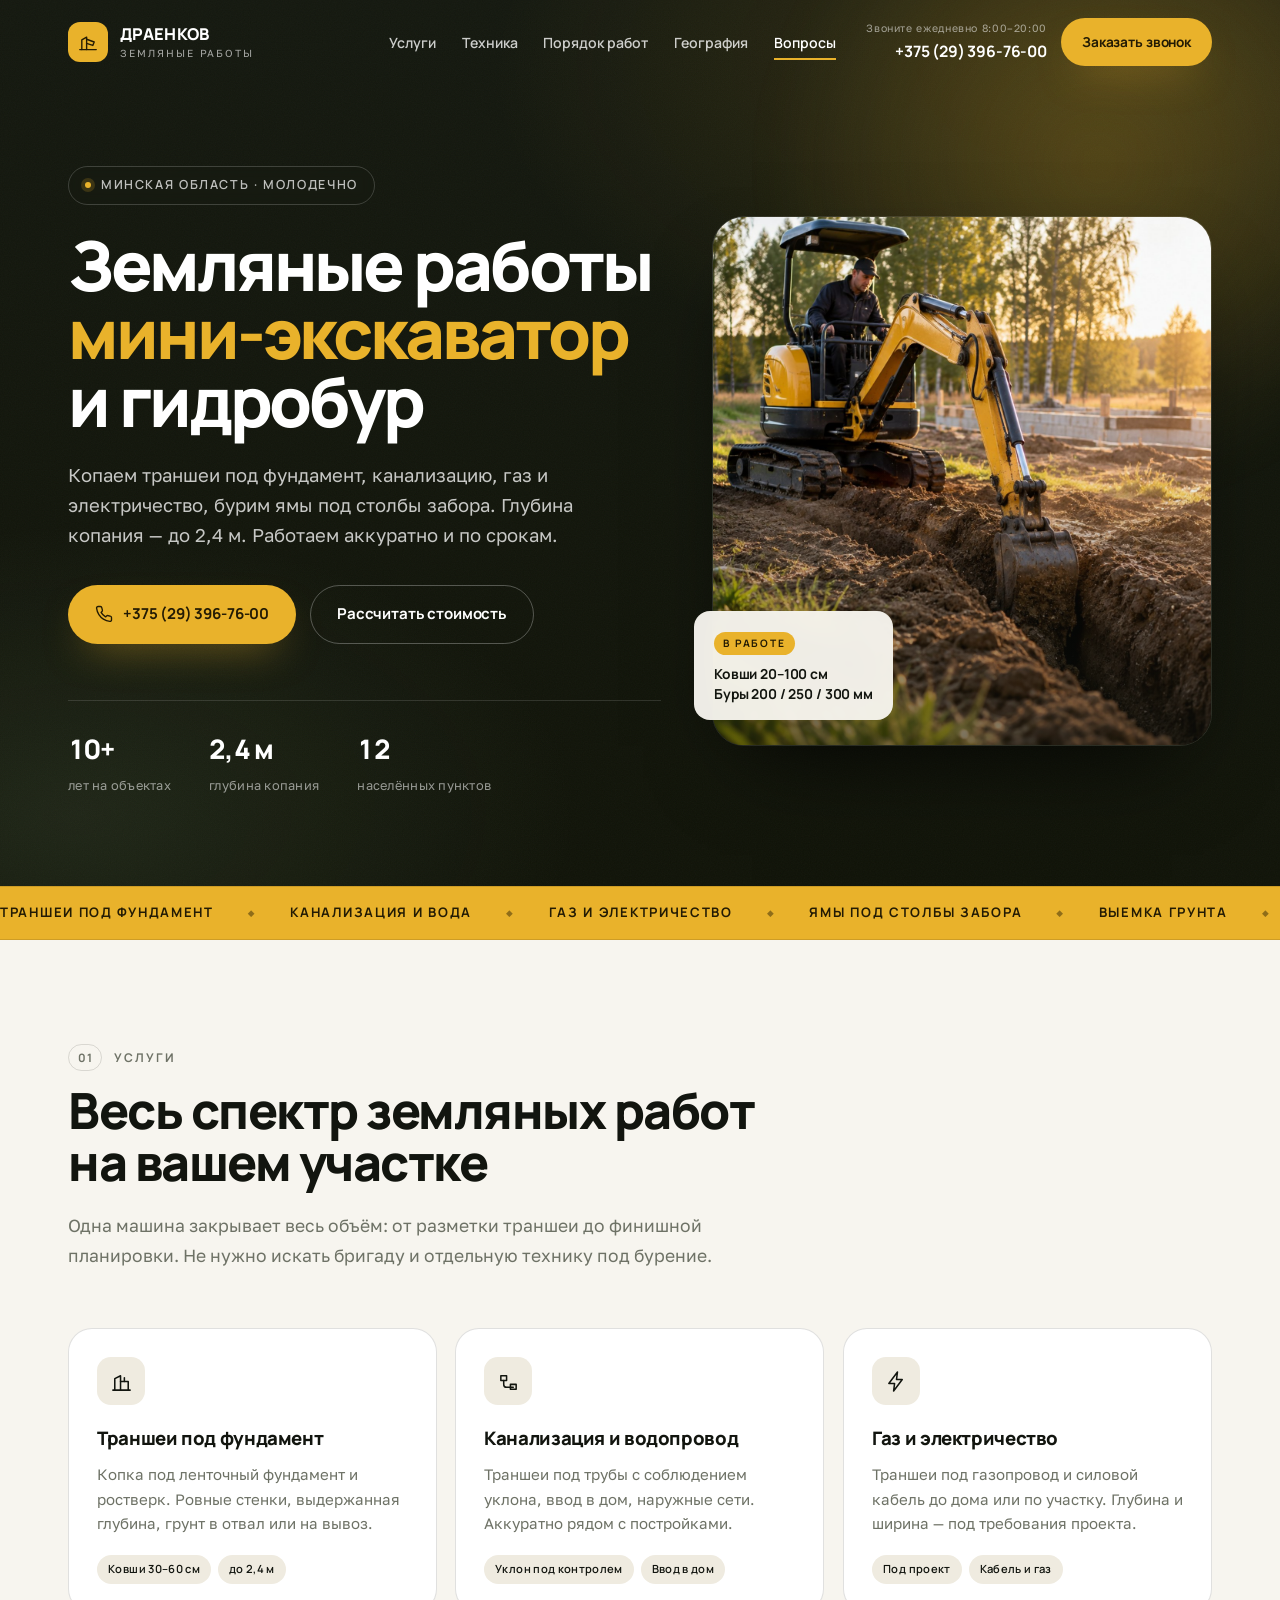
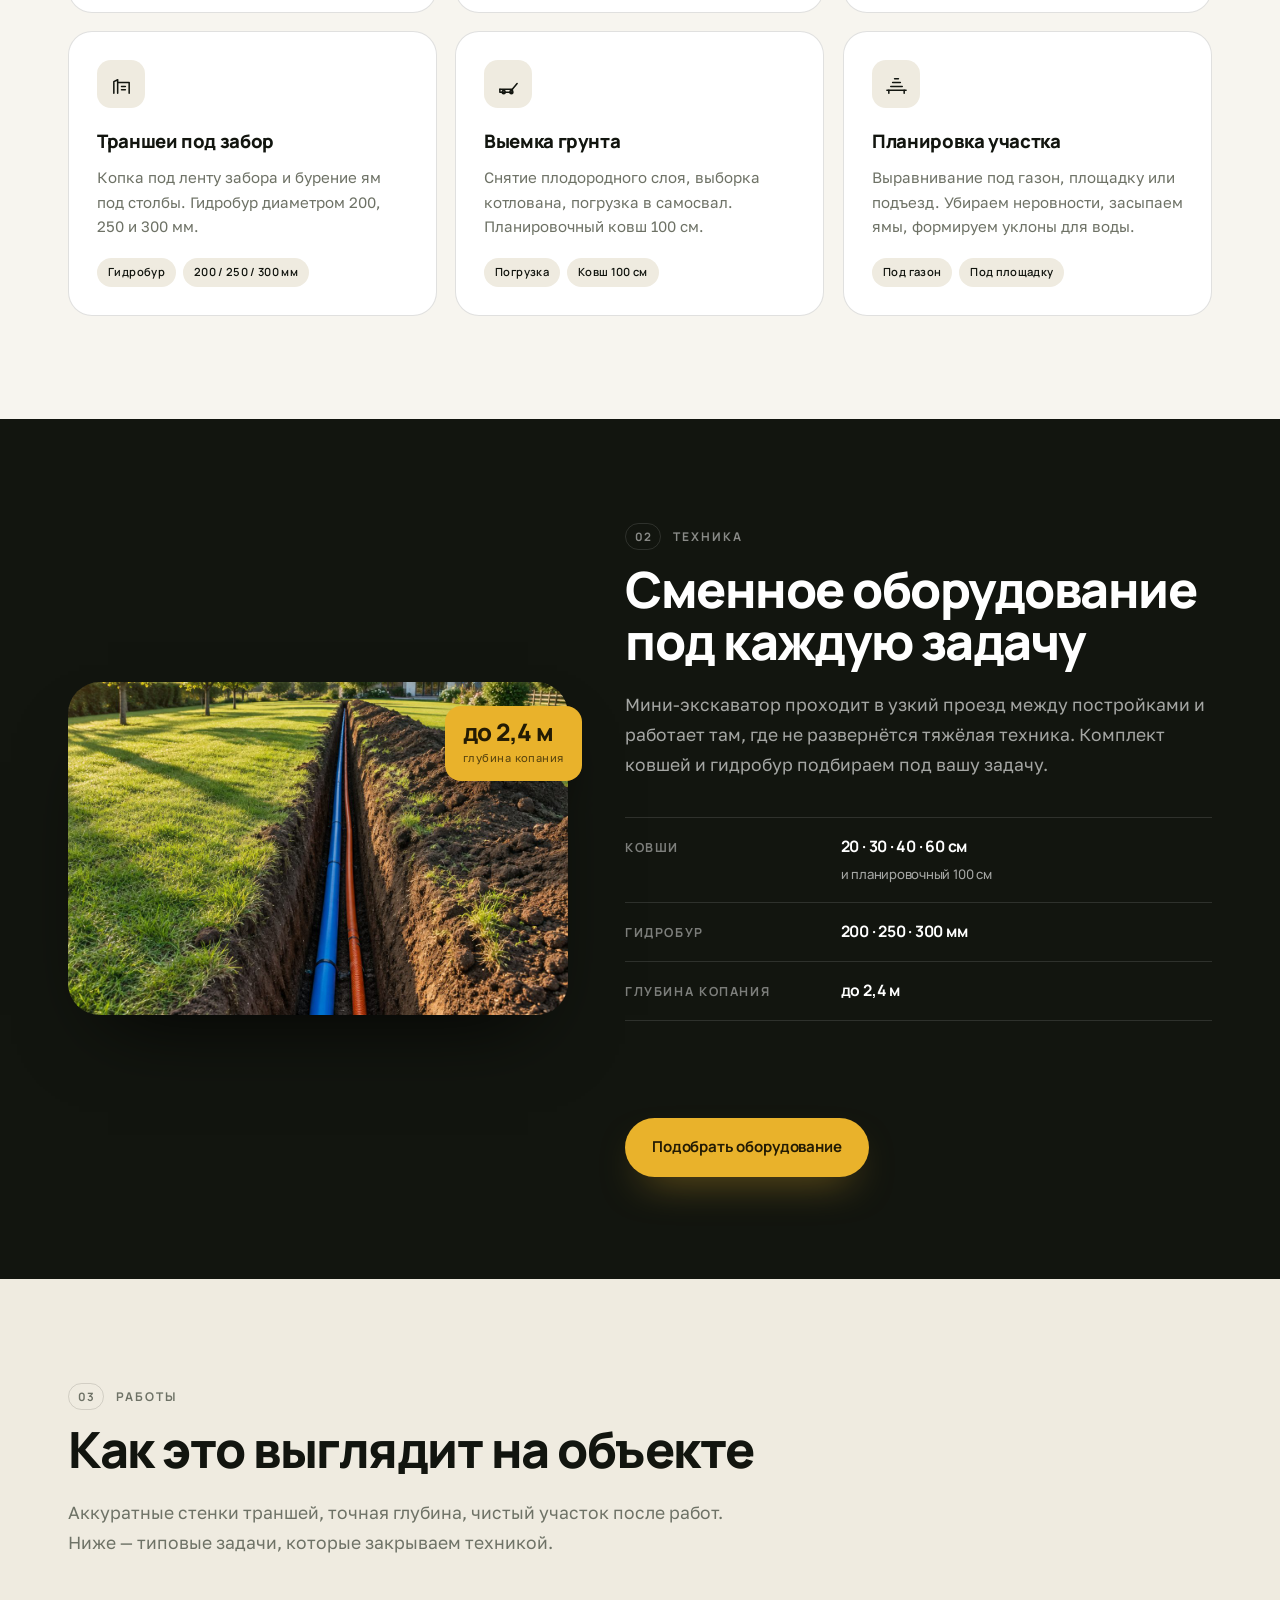
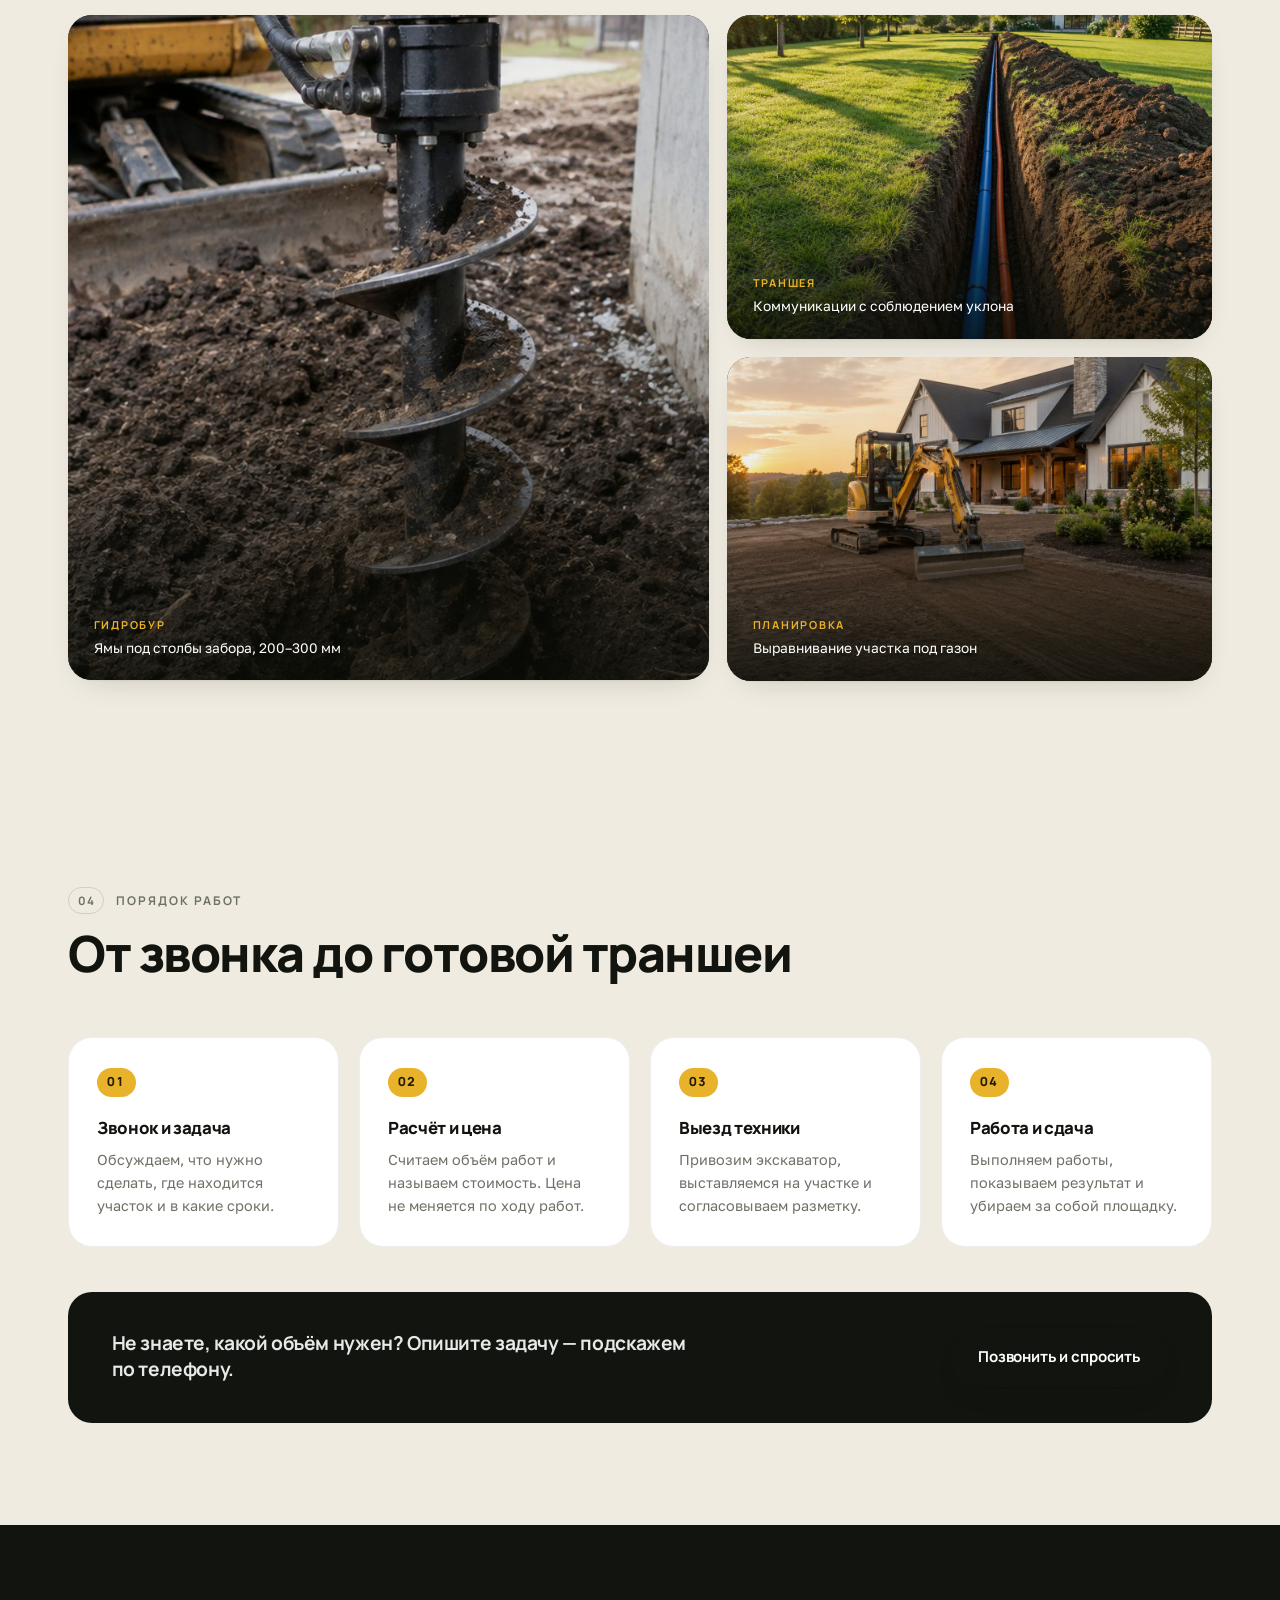
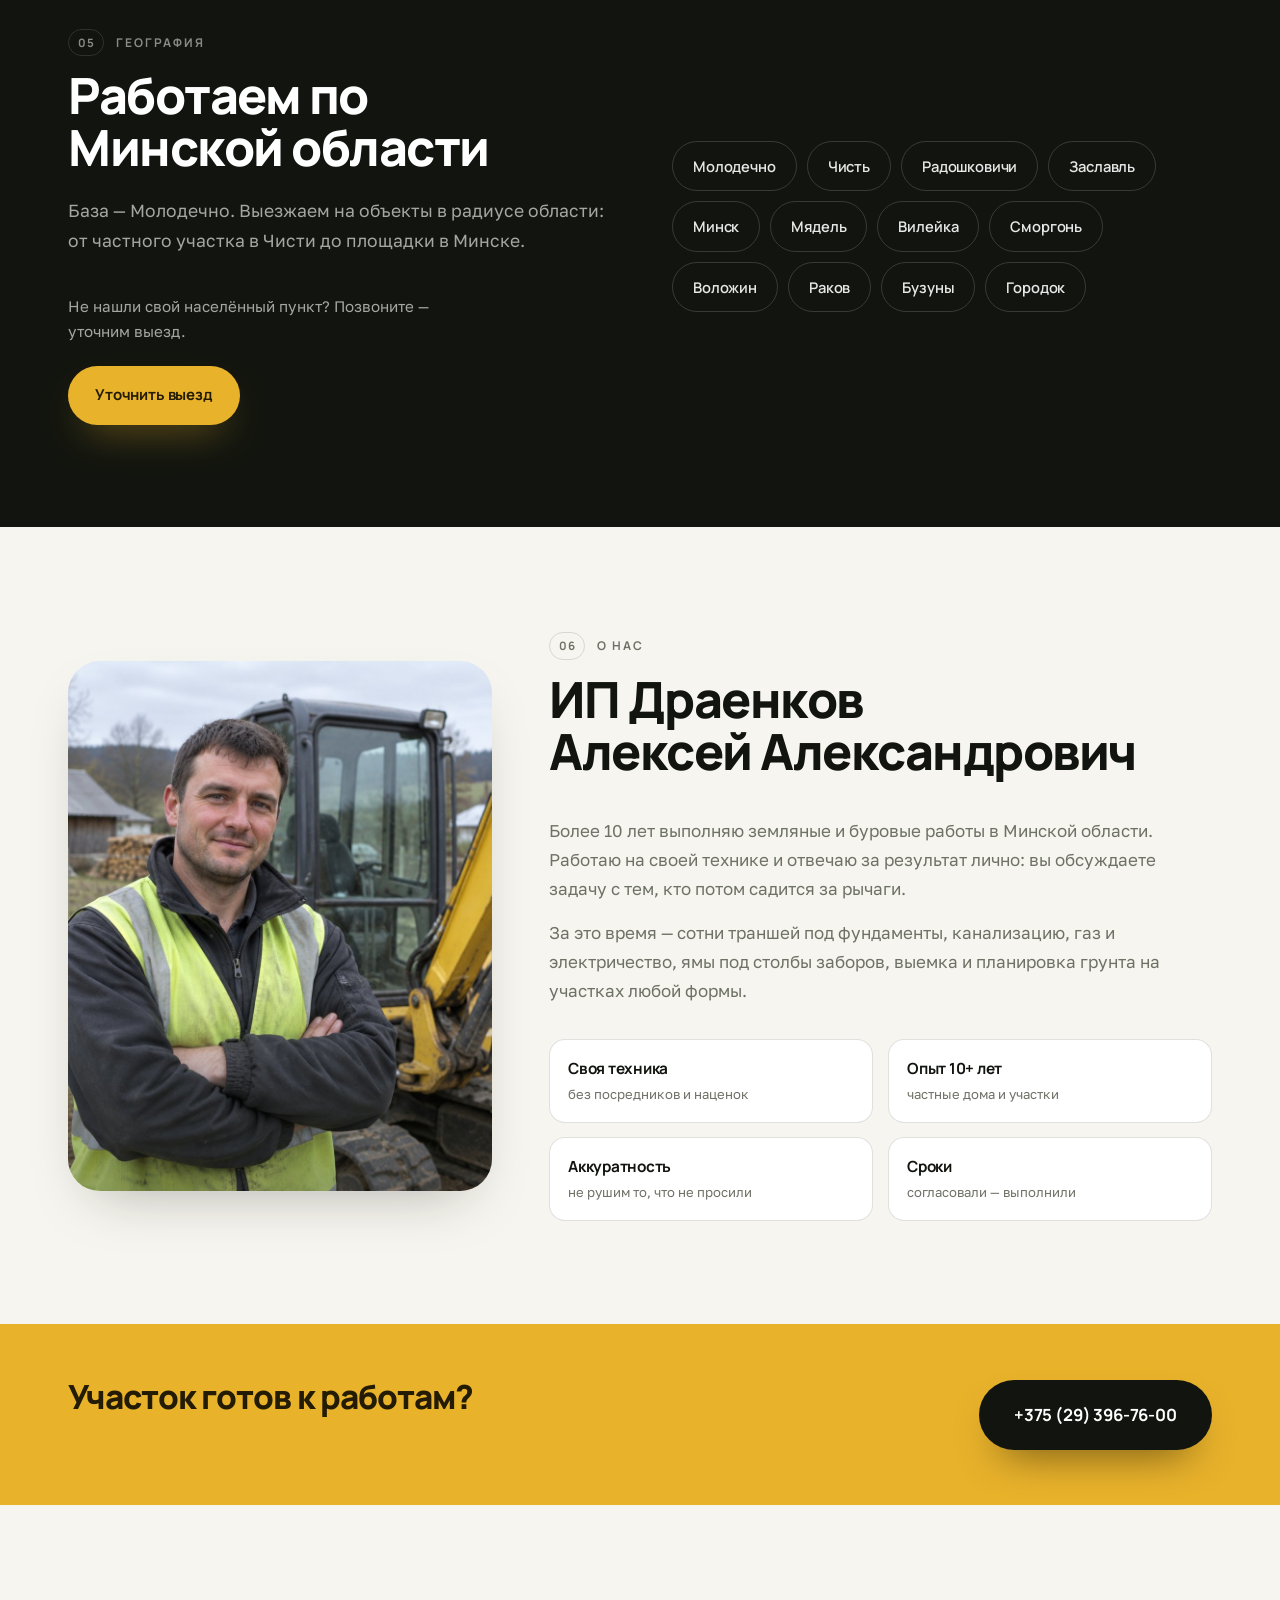
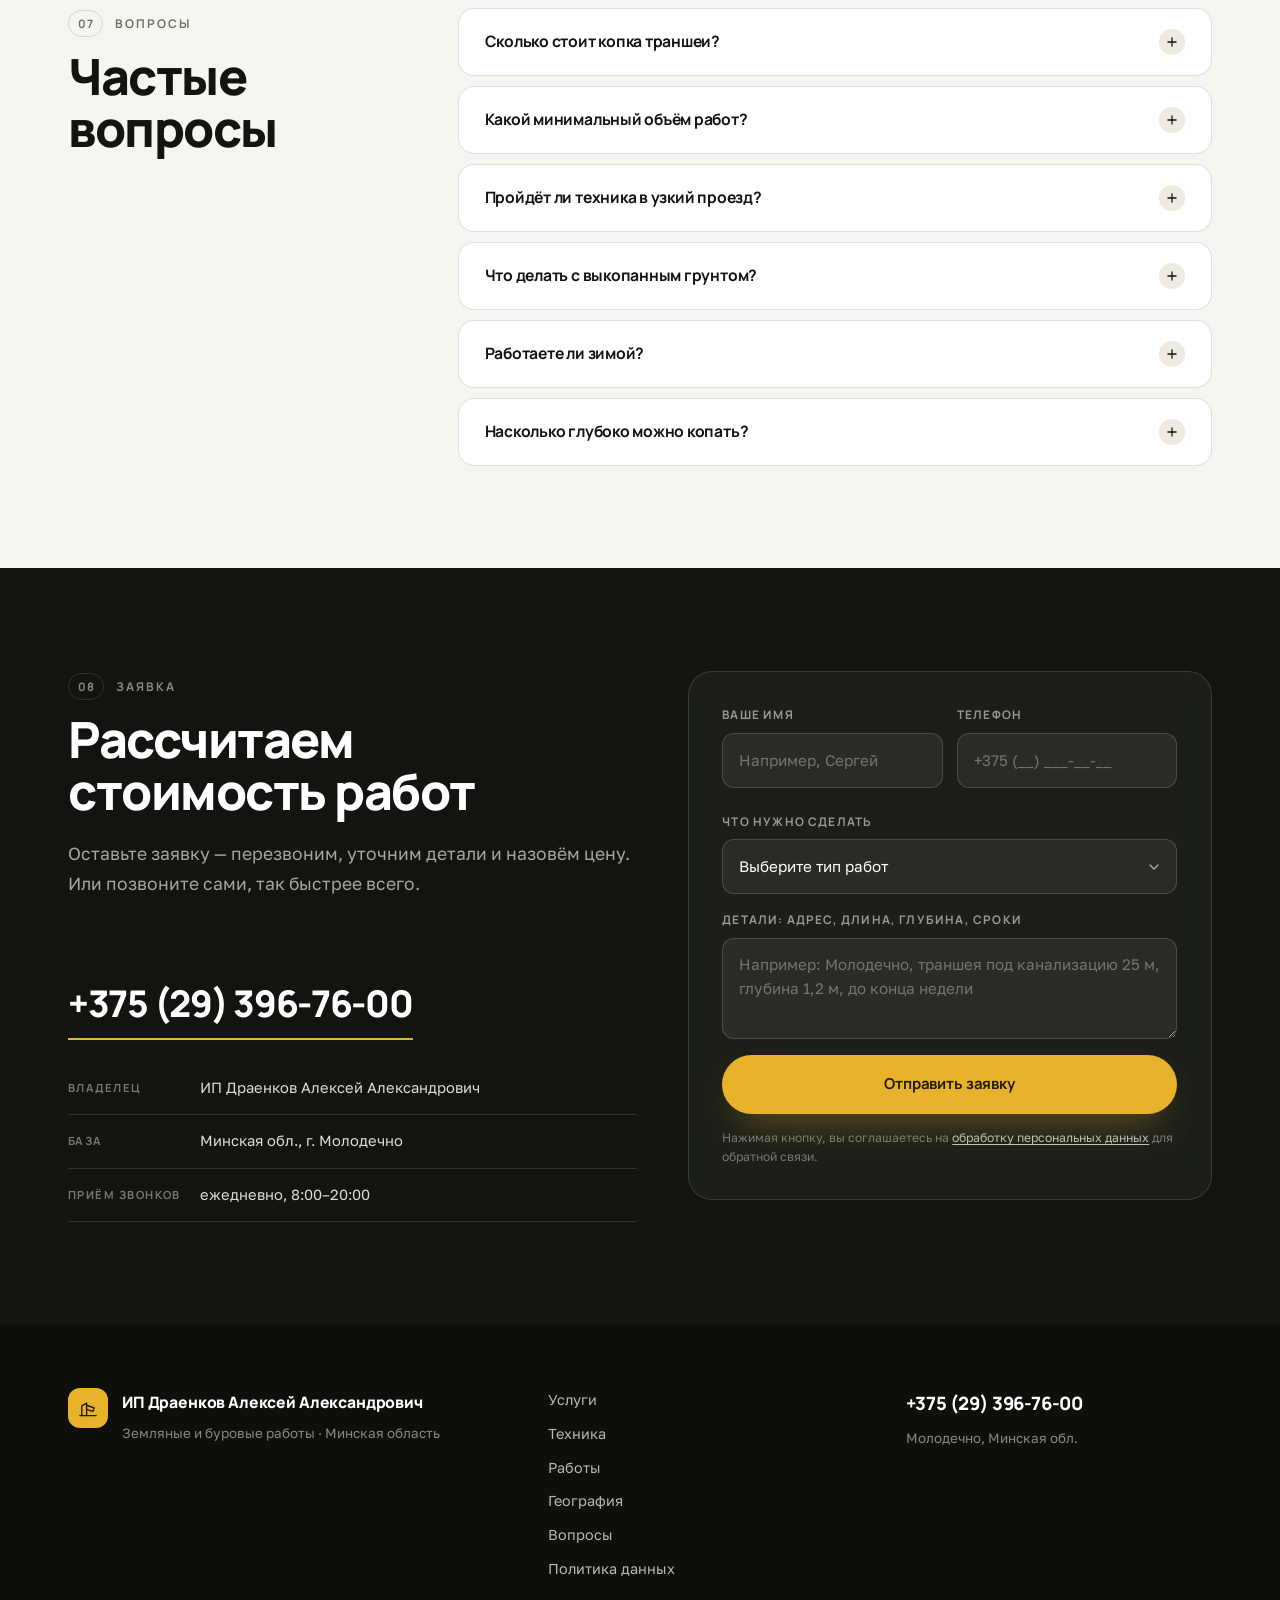
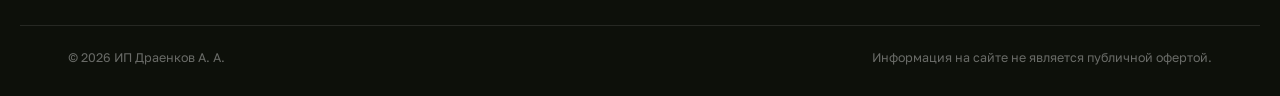
==== index.html @ 563e5c85 "Сайт земляных работ: мини-экскаватор и гидробур (Молодечно, Минская обл.) - лендинг: услуги, техника" ====
<!DOCTYPE html>
<html lang="ru">
<head>
<meta charset="utf-8">
<meta name="viewport" content="width=device-width, initial-scale=1">
<title>Земляные работы в Молодечно — мини-экскаватор и гидробур | ИП Драенков</title>
<meta name="description" content="Аренда мини-экскаватора с гидробуром в Молодечно и по Минской области. Траншеи под фундамент, канализацию, газ, электричество, забор. Глубина копания до 2,4 м. Опыт более 10 лет. Телефон +375 (29) 396-76-00.">
<meta name="keywords" content="мини-экскаватор Молодечно, аренда мини-экскаватора, гидробур, ямобур, земляные работы, копка траншей, траншея под фундамент, Минская область">
<meta name="author" content="ИП Драенков Алексей Александрович">
<meta name="robots" content="index, follow">
<link rel="canonical" href="https://example.by/">
<meta name="theme-color" content="#141712">

<meta property="og:type" content="website">
<meta property="og:locale" content="ru_RU">
<meta property="og:site_name" content="ИП Драенков — земляные работы">
<meta property="og:title" content="Земляные работы в Молодечно — мини-экскаватор и гидробур">
<meta property="og:description" content="Траншеи под фундамент, канализацию, газ, электричество и забор. Глубина до 2,4 м. Более 10 лет опыта. Выезд по Минской области.">
<meta property="og:image" content="assets/img/hero.jpg">
<meta property="og:url" content="https://example.by/">
<meta name="twitter:card" content="summary_large_image">
<meta name="twitter:title" content="Земляные работы в Молодечно — мини-экскаватор и гидробур">
<meta name="twitter:description" content="Копка траншей, выемка грунта, бурение ям под столбы. Опыт более 10 лет. +375 (29) 396-76-00">
<meta name="twitter:image" content="assets/img/hero.jpg">

<link rel="icon" href="favicon.svg" type="image/svg+xml">
<link rel="apple-touch-icon" href="assets/img/hero.jpg">

<link rel="preconnect" href="https://fonts.googleapis.com">
<link rel="preconnect" href="https://fonts.gstatic.com" crossorigin>
<link href="https://fonts.googleapis.com/css2?family=Golos+Text:wght@400;500;600&family=Manrope:wght@500;600;700;800&display=swap" rel="stylesheet">

<script>document.documentElement.classList.add("js");</script>
<link rel="stylesheet" href="assets/css/style.css">

<script type="application/ld+json">
{
  "@context": "https://schema.org",
  "@type": "LocalBusiness",
  "@id": "https://example.by/#business",
  "name": "ИП Драенков Алексей Александрович — земляные работы",
  "description": "Аренда мини-экскаватора с гидробуром: траншеи под фундамент, канализацию, газ, электричество, забор, выемка грунта и планировка участка. Глубина копания до 2,4 м.",
  "image": "https://example.by/assets/img/hero.jpg",
  "telephone": "+375293967600",
  "url": "https://example.by/",
  "priceRange": "$$",
  "founder": { "@type": "Person", "name": "Драенков Алексей Александрович" },
  "address": {
    "@type": "PostalAddress",
    "addressLocality": "Молодечно",
    "addressRegion": "Минская область",
    "addressCountry": "BY"
  },
  "geo": { "@type": "GeoCoordinates", "latitude": 54.3106, "longitude": 26.8540 },
  "areaServed": ["Молодечно","Чисть","Радошковичи","Заславль","Минск","Мядель","Вилейка","Сморгонь","Воложин","Раков","Бузуны","Городок"],
  "openingHoursSpecification": [{
    "@type": "OpeningHoursSpecification",
    "dayOfWeek": ["Monday","Tuesday","Wednesday","Thursday","Friday","Saturday","Sunday"],
    "opens": "08:00",
    "closes": "20:00"
  }],
  "makesOffer": [
    { "@type": "Offer", "itemOffered": { "@type": "Service", "name": "Копка траншей под фундамент" } },
    { "@type": "Offer", "itemOffered": { "@type": "Service", "name": "Траншеи под канализацию, водопровод, газ, электричество" } },
    { "@type": "Offer", "itemOffered": { "@type": "Service", "name": "Бурение ям гидробуром под столбы забора" } },
    { "@type": "Offer", "itemOffered": { "@type": "Service", "name": "Выемка грунта и планировка участка" } }
  ]
}
</script>
</head>
<body>
<a class="skip-link" href="#main">Перейти к содержанию</a>

<header class="header" id="header">
  <div class="wrap header__inner">
    <a class="brand" href="#top" aria-label="Драенков — земляные работы, на главную">
      <span class="brand__mark" aria-hidden="true">
        <svg viewBox="0 0 32 32" fill="none" stroke="currentColor" stroke-width="2" stroke-linecap="round" stroke-linejoin="round">
          <path d="M4 27h24"/><path d="M7 27V13l7-4v18"/><path d="M14 12l11 4-2 5-9-3"/>
        </svg>
      </span>
      <span class="brand__text">
        <strong>ДРАЕНКОВ</strong>
        <span>земляные работы</span>
      </span>
    </a>

    <nav class="nav" id="nav" aria-label="Основная навигация">
      <a href="#uslugi">Услуги</a>
      <a href="#tehnika">Техника</a>
      <a href="#kak-rabotaem">Порядок работ</a>
      <a href="#geografiya">География</a>
      <a href="#voprosy">Вопросы</a>
    </nav>

    <div class="header__actions">
      <a class="header__phone" href="tel:+375293967600">
        <span class="header__phone-label">Звоните ежедневно 8:00–20:00</span>
        <span class="header__phone-number">+375 (29) 396-76-00</span>
      </a>
      <a class="btn btn--accent btn--sm" href="#zayavka">Заказать звонок</a>
      <a class="header__call" href="tel:+375293967600" aria-label="Позвонить">
        <svg viewBox="0 0 24 24" fill="none" stroke="currentColor" stroke-width="1.8" stroke-linecap="round" stroke-linejoin="round" aria-hidden="true"><path d="M22 16.9v3a2 2 0 0 1-2.2 2 19.8 19.8 0 0 1-8.6-3.1 19.5 19.5 0 0 1-6-6A19.8 19.8 0 0 1 2.1 4.2 2 2 0 0 1 4.1 2h3a2 2 0 0 1 2 1.7c.1 1 .4 1.9.7 2.8a2 2 0 0 1-.5 2.1L8.1 9.9a16 16 0 0 0 6 6l1.3-1.3a2 2 0 0 1 2.1-.5c.9.3 1.8.6 2.8.7a2 2 0 0 1 1.7 2Z"/></svg>
      </a>
      <button class="burger" id="burger" type="button" aria-label="Открыть меню" aria-expanded="false" aria-controls="menu">
        <span></span><span></span>
      </button>
    </div>
  </div>
</header>

<div class="menu" id="menu" aria-hidden="true">
  <div class="menu__inner">
    <p class="menu__label">Молодечно · Минская область</p>
    <nav class="menu__nav" aria-label="Мобильная навигация">
      <a href="#uslugi">Услуги</a>
      <a href="#tehnika">Техника</a>
      <a href="#raboty">Работы</a>
      <a href="#kak-rabotaem">Порядок работ</a>
      <a href="#geografiya">География</a>
      <a href="#voprosy">Вопросы</a>
      <a href="politika.html">Политика данных</a>
    </nav>
    <div class="menu__foot">
      <a class="menu__phone" href="tel:+375293967600">+375 (29) 396-76-00</a>
      <span>Ежедневно 8:00–20:00</span>
    </div>
  </div>
</div>

<main id="main">

  <!-- HERO -->
  <section class="hero" id="top">
    <div class="hero__glow" aria-hidden="true"></div>
    <div class="wrap hero__inner">
      <div class="hero__copy">
        <p class="eyebrow reveal">
          <span class="dot" aria-hidden="true"></span>
          Минская область · Молодечно
        </p>
        <h1 class="reveal">
          Земляные работы<br>
          <span class="hl">мини-экскаватор</span><br>
          и гидробур
        </h1>
        <p class="lead reveal">
          Копаем траншеи под фундамент, канализацию, газ и электричество,
          бурим ямы под столбы забора. Глубина копания — до 2,4 м.
          Работаем аккуратно и по срокам.
        </p>

        <div class="hero__cta reveal">
          <a class="btn btn--accent" href="tel:+375293967600">
            <svg viewBox="0 0 24 24" fill="none" stroke="currentColor" stroke-width="1.8" stroke-linecap="round" stroke-linejoin="round" aria-hidden="true"><path d="M22 16.9v3a2 2 0 0 1-2.2 2 19.8 19.8 0 0 1-8.6-3.1 19.5 19.5 0 0 1-6-6A19.8 19.8 0 0 1 2.1 4.2 2 2 0 0 1 4.1 2h3a2 2 0 0 1 2 1.7c.1 1 .4 1.9.7 2.8a2 2 0 0 1-.5 2.1L8.1 9.9a16 16 0 0 0 6 6l1.3-1.3a2 2 0 0 1 2.1-.5c.9.3 1.8.6 2.8.7a2 2 0 0 1 1.7 2Z"/></svg>
            +375 (29) 396-76-00
          </a>
          <a class="btn btn--ghost" href="#zayavka">Рассчитать стоимость</a>
        </div>

        <ul class="hero__facts reveal">
          <li><strong>10+</strong><span>лет на объектах</span></li>
          <li><strong>2,4 м</strong><span>глубина копания</span></li>
          <li><strong>12</strong><span>населённых пунктов</span></li>
        </ul>
      </div>

      <div class="hero__media reveal">
        <figure class="hero__shot">
          <img src="assets/img/hero.jpg" width="1400" height="1400" alt="Мини-экскаватор копает траншею на участке под Молодечно" fetchpriority="high" decoding="async">
        </figure>
        <div class="hero__badge">
          <span class="hero__badge-label">В работе</span>
          <p>Ковши 20–100 см<br>Буры 200 / 250 / 300 мм</p>
        </div>
      </div>
    </div>
  </section>

  <!-- STRIP -->
  <div class="strip" aria-label="Ключевые преимущества">
    <div class="strip__track">
      <span>Траншеи под фундамент</span><span aria-hidden="true">◆</span>
      <span>Канализация и вода</span><span aria-hidden="true">◆</span>
      <span>Газ и электричество</span><span aria-hidden="true">◆</span>
      <span>Ямы под столбы забора</span><span aria-hidden="true">◆</span>
      <span>Выемка грунта</span><span aria-hidden="true">◆</span>
      <span>Планировка участка</span><span aria-hidden="true">◆</span>
      <span>Траншеи под фундамент</span><span aria-hidden="true">◆</span>
      <span>Канализация и вода</span><span aria-hidden="true">◆</span>
      <span>Газ и электричество</span><span aria-hidden="true">◆</span>
      <span>Ямы под столбы забора</span><span aria-hidden="true">◆</span>
      <span>Выемка грунта</span><span aria-hidden="true">◆</span>
      <span>Планировка участка</span><span aria-hidden="true">◆</span>
    </div>
  </div>

  <!-- SERVICES -->
  <section class="section services" id="uslugi">
    <div class="wrap">
      <header class="section__head">
        <p class="label reveal"><span>01</span> Услуги</p>
        <h2 class="reveal">Весь спектр земляных работ<br>на вашем участке</h2>
        <p class="section__intro reveal">
          Одна машина закрывает весь объём: от разметки траншеи до финишной
          планировки. Не нужно искать бригаду и отдельную технику под бурение.
        </p>
      </header>

      <div class="cards">
        <article class="card reveal">
          <span class="card__icon" aria-hidden="true">
            <svg viewBox="0 0 24 24" fill="none" stroke="currentColor" stroke-width="1.6" stroke-linecap="round" stroke-linejoin="round"><path d="M3 21h18"/><path d="M5 21V9l6-3v15"/><path d="M11 12h8v9"/><path d="M15 12V8"/></svg>
          </span>
          <h3>Траншеи под фундамент</h3>
          <p>Копка под ленточный фундамент и ростверк. Ровные стенки, выдержанная глубина, грунт в отвал или на вывоз.</p>
          <ul class="card__tags"><li>Ковши 30–60 см</li><li>до 2,4 м</li></ul>
        </article>

        <article class="card reveal">
          <span class="card__icon" aria-hidden="true">
            <svg viewBox="0 0 24 24" fill="none" stroke="currentColor" stroke-width="1.6" stroke-linecap="round" stroke-linejoin="round"><path d="M4 6h6v5H4z"/><path d="M7 11v4a3 3 0 0 0 3 3h7"/><path d="M14 15h6v5h-6z"/></svg>
          </span>
          <h3>Канализация и водопровод</h3>
          <p>Траншеи под трубы с соблюдением уклона, ввод в дом, наружные сети. Аккуратно рядом с постройками.</p>
          <ul class="card__tags"><li>Уклон под контролем</li><li>Ввод в дом</li></ul>
        </article>

        <article class="card reveal">
          <span class="card__icon" aria-hidden="true">
            <svg viewBox="0 0 24 24" fill="none" stroke="currentColor" stroke-width="1.6" stroke-linecap="round" stroke-linejoin="round"><path d="M13 2 4 14h6l-1 8 9-12h-6l1-8Z"/></svg>
          </span>
          <h3>Газ и электричество</h3>
          <p>Траншеи под газопровод и силовой кабель до дома или по участку. Глубина и ширина — под требования проекта.</p>
          <ul class="card__tags"><li>Под проект</li><li>Кабель и газ</li></ul>
        </article>

        <article class="card reveal">
          <span class="card__icon" aria-hidden="true">
            <svg viewBox="0 0 24 24" fill="none" stroke="currentColor" stroke-width="1.6" stroke-linecap="round" stroke-linejoin="round"><path d="M4 21V9l4-2v14"/><path d="M8 10h12v11"/><path d="M12 14h4"/><path d="M12 17.5h4"/></svg>
          </span>
          <h3>Траншеи под забор</h3>
          <p>Копка под ленту забора и бурение ям под столбы. Гидробур диаметром 200, 250 и 300 мм.</p>
          <ul class="card__tags"><li>Гидробур</li><li>200 / 250 / 300 мм</li></ul>
        </article>

        <article class="card reveal">
          <span class="card__icon" aria-hidden="true">
            <svg viewBox="0 0 24 24" fill="none" stroke="currentColor" stroke-width="1.6" stroke-linecap="round" stroke-linejoin="round"><path d="M3 17h13l5-6"/><path d="M3 17v3h13v-3"/><circle cx="7" cy="20" r="1.6"/><circle cx="15" cy="20" r="1.6"/></svg>
          </span>
          <h3>Выемка грунта</h3>
          <p>Снятие плодородного слоя, выборка котлована, погрузка в самосвал. Планировочный ковш 100 см.</p>
          <ul class="card__tags"><li>Погрузка</li><li>Ковш 100 см</li></ul>
        </article>

        <article class="card reveal">
          <span class="card__icon" aria-hidden="true">
            <svg viewBox="0 0 24 24" fill="none" stroke="currentColor" stroke-width="1.6" stroke-linecap="round" stroke-linejoin="round"><path d="M2 18h20"/><path d="M4 18v3"/><path d="M20 18v3"/><path d="M6 14h12"/><path d="M8 10h8"/><path d="M10 6h4"/></svg>
          </span>
          <h3>Планировка участка</h3>
          <p>Выравнивание под газон, площадку или подъезд. Убираем неровности, засыпаем ямы, формируем уклоны для воды.</p>
          <ul class="card__tags"><li>Под газон</li><li>Под площадку</li></ul>
        </article>
      </div>
    </div>
  </section>

  <!-- EQUIPMENT -->
  <section class="section section--dark equipment" id="tehnika">
    <div class="wrap equipment__inner">
      <div class="equipment__media reveal">
        <img src="assets/img/trench.jpg" width="1200" height="800" alt="Готовая траншея с уложенными коммуникациями" loading="lazy" decoding="async">
        <div class="equipment__note">
          <strong>до 2,4 м</strong>
          <span>глубина копания</span>
        </div>
      </div>

      <div class="equipment__copy">
        <header class="section__head section__head--left">
          <p class="label reveal"><span>02</span> Техника</p>
          <h2 class="reveal">Сменное оборудование<br>под каждую задачу</h2>
          <p class="section__intro reveal">
            Мини-экскаватор проходит в узкий проезд между постройками и работает
            там, где не развернётся тяжёлая техника. Комплект ковшей и гидробур
            подбираем под вашу задачу.
          </p>
        </header>

        <div class="spec">
          <div class="spec__row reveal">
            <span class="spec__key">Ковши</span>
            <span class="spec__val">20 · 30 · 40 · 60 см <em>и планировочный 100 см</em></span>
          </div>
          <div class="spec__row reveal">
            <span class="spec__key">Гидробур</span>
            <span class="spec__val">200 · 250 · 300 мм</span>
          </div>
          <div class="spec__row reveal">
            <span class="spec__key">Глубина копания</span>
            <span class="spec__val">до 2,4 м</span>
          </div>
          <div class="spec__row reveal">
            <span class="spec__key">Тип работ</span>
            <span class="spec__val">буровые и земляные</span>
          </div>
        </div>

        <a class="btn btn--accent reveal" href="#zayavka">Подобрать оборудование</a>
      </div>
    </div>
  </section>


  <!-- GALLERY -->
  <section class="section gallery" id="raboty">
    <div class="wrap">
      <header class="section__head">
        <p class="label reveal"><span>03</span> Работы</p>
        <h2 class="reveal">Как это выглядит на объекте</h2>
        <p class="section__intro reveal">
          Аккуратные стенки траншей, точная глубина, чистый участок после работ.
          Ниже — типовые задачи, которые закрываем техникой.
        </p>
      </header>

      <div class="gallery__grid">
        <figure class="gallery__item gallery__item--tall reveal">
          <img src="assets/img/drill.jpg" width="1200" height="800" alt="Гидробур бурит яму под столб забора" loading="lazy" decoding="async">
          <figcaption><span>Гидробур</span>Ямы под столбы забора, 200–300 мм</figcaption>
        </figure>
        <figure class="gallery__item reveal">
          <img src="assets/img/trench.jpg" width="1200" height="800" alt="Траншея с уложенными коммуникациями" loading="lazy" decoding="async">
          <figcaption><span>Траншея</span>Коммуникации с соблюдением уклона</figcaption>
        </figure>
        <figure class="gallery__item reveal">
          <img src="assets/img/landscape.jpg" width="1200" height="800" alt="Планировка участка мини-экскаватором" loading="lazy" decoding="async">
          <figcaption><span>Планировка</span>Выравнивание участка под газон</figcaption>
        </figure>
      </div>
    </div>
  </section>

  <!-- PROCESS -->
  <section class="section process" id="kak-rabotaem">
    <div class="wrap">
      <header class="section__head">
        <p class="label reveal"><span>04</span> Порядок работ</p>
        <h2 class="reveal">От звонка до готовой траншеи</h2>
      </header>

      <ol class="steps">
        <li class="step reveal">
          <span class="step__num">01</span>
          <h3>Звонок и задача</h3>
          <p>Обсуждаем, что нужно сделать, где находится участок и в какие сроки.</p>
        </li>
        <li class="step reveal">
          <span class="step__num">02</span>
          <h3>Расчёт и цена</h3>
          <p>Считаем объём работ и называем стоимость. Цена не меняется по ходу работ.</p>
        </li>
        <li class="step reveal">
          <span class="step__num">03</span>
          <h3>Выезд техники</h3>
          <p>Привозим экскаватор, выставляемся на участке и согласовываем разметку.</p>
        </li>
        <li class="step reveal">
          <span class="step__num">04</span>
          <h3>Работа и сдача</h3>
          <p>Выполняем работы, показываем результат и убираем за собой площадку.</p>
        </li>
      </ol>

      <div class="process__cta reveal">
        <p>Не знаете, какой объём нужен? Опишите задачу — подскажем по телефону.</p>
        <a class="btn btn--dark" href="tel:+375293967600">Позвонить и спросить</a>
      </div>
    </div>
  </section>

  <!-- GEO -->
  <section class="section section--dark geo" id="geografiya">
    <div class="wrap geo__inner">
      <div class="geo__copy">
        <header class="section__head section__head--left">
          <p class="label reveal"><span>05</span> География</p>
          <h2 class="reveal">Работаем по Минской области</h2>
          <p class="section__intro reveal">
            База — Молодечно. Выезжаем на объекты в радиусе области:
            от частного участка в Чисти до площадки в Минске.
          </p>
        </header>
        <p class="geo__hint reveal">Не нашли свой населённый пункт? Позвоните — уточним выезд.</p>
        <a class="btn btn--accent reveal" href="tel:+375293967600">Уточнить выезд</a>
      </div>

      <ul class="geo__list reveal">
        <li>Молодечно</li><li>Чисть</li><li>Радошковичи</li>
        <li>Заславль</li><li>Минск</li><li>Мядель</li>
        <li>Вилейка</li><li>Сморгонь</li><li>Воложин</li>
        <li>Раков</li><li>Бузуны</li><li>Городок</li>
      </ul>
    </div>
  </section>

  <!-- ABOUT -->
  <section class="section about" id="o-nas">
    <div class="wrap about__inner">
      <figure class="about__media reveal">
        <img src="assets/img/owner.jpg" width="880" height="1100" alt="Алексей Драенков, владелец техники" loading="lazy" decoding="async">
      </figure>
      <div class="about__copy">
        <header class="section__head section__head--left">
          <p class="label reveal"><span>06</span> О нас</p>
          <h2 class="reveal">ИП Драенков<br>Алексей Александрович</h2>
        </header>
        <p class="reveal">
          Более 10 лет выполняю земляные и буровые работы в Минской области.
          Работаю на своей технике и отвечаю за результат лично: вы обсуждаете
          задачу с тем, кто потом садится за рычаги.
        </p>
        <p class="reveal">
          За это время — сотни траншей под фундаменты, канализацию, газ и
          электричество, ямы под столбы заборов, выемка и планировка грунта
          на участках любой формы.
        </p>

        <ul class="about__list">
          <li class="reveal"><strong>Своя техника</strong><span>без посредников и наценок</span></li>
          <li class="reveal"><strong>Опыт 10+ лет</strong><span>частные дома и участки</span></li>
          <li class="reveal"><strong>Аккуратность</strong><span>не рушим то, что не просили</span></li>
          <li class="reveal"><strong>Сроки</strong><span>согласовали — выполнили</span></li>
        </ul>
      </div>
    </div>
  </section>

  <!-- CTA BAND -->
  <section class="band">
    <div class="wrap band__inner">
      <div>
        <h2 class="reveal">Участок готов к работам?</h2>
        <p class="reveal">Позвоните — назовём стоимость по телефону за пару минут.</p>
      </div>
      <a class="btn btn--accent btn--lg reveal" href="tel:+375293967600">+375 (29) 396-76-00</a>
    </div>
  </section>

  <!-- FAQ -->
  <section class="section faq" id="voprosy">
    <div class="wrap faq__inner">
      <header class="section__head section__head--left">
        <p class="label reveal"><span>07</span> Вопросы</p>
        <h2 class="reveal">Частые вопросы</h2>
      </header>

      <div class="faq__list">
        <details class="faq__item reveal">
          <summary>Сколько стоит копка траншеи?</summary>
          <div class="faq__body">
            <p>Цена зависит от длины и глубины траншеи, типа грунта, ширины ковша и подъезда к участку. Позвоните и опишите задачу — назовём стоимость сразу, без выезда.</p>
          </div>
        </details>
        <details class="faq__item reveal">
          <summary>Какой минимальный объём работ?</summary>
          <div class="faq__body">
            <p>Берём и небольшие задачи: несколько ям под столбы забора или короткая траншея под ввод воды. Условия по минимальному заказу уточняйте по телефону.</p>
          </div>
        </details>
        <details class="faq__item reveal">
          <summary>Пройдёт ли техника в узкий проезд?</summary>
          <div class="faq__body">
            <p>Мини-экскаватор на гусеничном ходу рассчитан именно на стеснённые условия: узкие проезды, участки с забором, работу между постройками. Габариты и проезд уточним при звонке.</p>
          </div>
        </details>
        <details class="faq__item reveal">
          <summary>Что делать с выкопанным грунтом?</summary>
          <div class="faq__body">
            <p>По умолчанию складываем грунт в отвал на участке. Если нужен вывоз — обсудим отдельно, это зависит от объёма и места разгрузки.</p>
          </div>
        </details>
        <details class="faq__item reveal">
          <summary>Работаете ли зимой?</summary>
          <div class="faq__body">
            <p>Да, работы возможны в холодное время. Промёрзший грунт требует больше времени, поэтому сроки и стоимость уточняются по погоде и состоянию участка.</p>
          </div>
        </details>
        <details class="faq__item reveal">
          <summary>Насколько глубоко можно копать?</summary>
          <div class="faq__body">
            <p>Глубина копания — до 2,4 м. Для большинства задач частного дома этого достаточно: фундамент, канализация, ввод газа и электричества.</p>
          </div>
        </details>
      </div>
    </div>
  </section>

  <!-- CONTACT -->
  <section class="section section--dark contact" id="zayavka">
    <div class="wrap contact__inner">
      <div class="contact__copy">
        <header class="section__head section__head--left">
          <p class="label reveal"><span>08</span> Заявка</p>
          <h2 class="reveal">Рассчитаем стоимость работ</h2>
          <p class="section__intro reveal">
            Оставьте заявку — перезвоним, уточним детали и назовём цену.
            Или позвоните сами, так быстрее всего.
          </p>
        </header>

        <a class="contact__phone reveal" href="tel:+375293967600">+375 (29) 396-76-00</a>

        <ul class="contact__meta reveal">
          <li><span>Владелец</span>ИП Драенков Алексей Александрович</li>
          <li><span>База</span>Минская обл., г. Молодечно</li>
          <li><span>Приём звонков</span>ежедневно, 8:00–20:00</li>
        </ul>
      </div>

      <form class="form reveal" id="leadForm" novalidate>
        <div class="form__row">
          <label class="field">
            <span>Ваше имя</span>
            <input type="text" name="name" autocomplete="name" placeholder="Например, Сергей" required>
            <em class="field__error" aria-live="polite"></em>
          </label>
          <label class="field">
            <span>Телефон</span>
            <input type="tel" name="phone" autocomplete="tel" inputmode="tel" placeholder="+375 (__) ___-__-__" required>
            <em class="field__error" aria-live="polite"></em>
          </label>
        </div>

        <label class="field">
          <span>Что нужно сделать</span>
          <select name="work">
            <option value="">Выберите тип работ</option>
            <option>Траншея под фундамент</option>
            <option>Канализация или водопровод</option>
            <option>Газ или электричество</option>
            <option>Траншея под забор</option>
            <option>Ямы под столбы (гидробур)</option>
            <option>Выемка грунта</option>
            <option>Планировка участка</option>
            <option>Другое</option>
          </select>
        </label>

        <label class="field">
          <span>Детали: адрес, длина, глубина, сроки</span>
          <textarea name="message" rows="3" placeholder="Например: Молодечно, траншея под канализацию 25 м, глубина 1,2 м, до конца недели"></textarea>
        </label>

        <button class="btn btn--accent btn--block" type="submit">Отправить заявку</button>
        <p class="form__note">Нажимая кнопку, вы соглашаетесь на <a href="politika.html">обработку персональных данных</a> для обратной связи.</p>

        <div class="form__success" id="formSuccess" role="status" hidden>
          <strong>Заявка заполнена.</strong>
          <p>Осталось отправить её нам: позвоните по номеру ниже или напишите в WhatsApp — данные уже подставлены.</p>
          <div class="form__success-actions">
            <a class="btn btn--accent btn--sm" id="successCall" href="tel:+375293967600">Позвонить</a>
            <a class="btn btn--ghost btn--sm" id="successWa" href="https://wa.me/375293967600" target="_blank" rel="noopener">Написать в WhatsApp</a>
          </div>
        </div>
      </form>
    </div>
  </section>
</main>

<footer class="footer">
  <div class="wrap footer__inner">
    <div class="footer__brand">
      <span class="brand__mark" aria-hidden="true">
        <svg viewBox="0 0 32 32" fill="none" stroke="currentColor" stroke-width="2" stroke-linecap="round" stroke-linejoin="round">
          <path d="M4 27h24"/><path d="M7 27V13l7-4v18"/><path d="M14 12l11 4-2 5-9-3"/>
        </svg>
      </span>
      <div>
        <strong>ИП Драенков Алексей Александрович</strong>
        <p>Земляные и буровые работы · Минская область</p>
      </div>
    </div>

    <nav class="footer__nav" aria-label="Навигация в подвале">
      <a href="#uslugi">Услуги</a>
      <a href="#tehnika">Техника</a>
      <a href="#raboty">Работы</a>
      <a href="#geografiya">География</a>
      <a href="#voprosy">Вопросы</a>
      <a href="politika.html">Политика данных</a>
    </nav>

    <div class="footer__contact">
      <a href="tel:+375293967600">+375 (29) 396-76-00</a>
      <span>Молодечно, Минская обл.</span>
    </div>
  </div>
  <div class="wrap footer__bottom">
    <span>© <span id="year">2026</span> ИП Драенков А. А.</span>
    <span>Информация на сайте не является публичной офертой.</span>
  </div>
</footer>

<a class="fab" href="tel:+375293967600" aria-label="Позвонить">
  <svg viewBox="0 0 24 24" fill="none" stroke="currentColor" stroke-width="1.8" stroke-linecap="round" stroke-linejoin="round" aria-hidden="true"><path d="M22 16.9v3a2 2 0 0 1-2.2 2 19.8 19.8 0 0 1-8.6-3.1 19.5 19.5 0 0 1-6-6A19.8 19.8 0 0 1 2.1 4.2 2 2 0 0 1 4.1 2h3a2 2 0 0 1 2 1.7c.1 1 .4 1.9.7 2.8a2 2 0 0 1-.5 2.1L8.1 9.9a16 16 0 0 0 6 6l1.3-1.3a2 2 0 0 1 2.1-.5c.9.3 1.8.6 2.8.7a2 2 0 0 1 1.7 2Z"/></svg>
  <span>Позвонить</span>
</a>

<script src="assets/js/main.js" defer></script>
</body>
</html>
---- assets/css/style.css ----
/* =========================================================
   Драенков — земляные работы
   Studio-level landing · 2026
   ========================================================= */

/* ---------- 1. Tokens ---------- */
:root{
  --paper:#F7F5EF;
  --paper-2:#EFEBE0;
  --ink:#12150F;
  --ink-2:#191D16;
  --ink-3:#20251E;
  --line:rgba(18,21,15,.13);
  --line-dark:rgba(255,255,255,.12);
  --muted:#6E7266;
  --muted-dark:rgba(255,255,255,.62);
  --accent:#E9B22B;
  --accent-2:#F5CB5F;
  --accent-ink:#231B04;

  --font-display:"Manrope","Golos Text",system-ui,-apple-system,"Segoe UI",sans-serif;
  --font-body:"Golos Text","Manrope",system-ui,-apple-system,"Segoe UI",sans-serif;

  --wrap:1240px;
  --pad:clamp(20px,4vw,48px);
  --r-s:10px;
  --r-m:16px;
  --r-l:24px;
  --r-xl:32px;

  --shadow-1:0 1px 2px rgba(18,21,15,.04),0 12px 32px -18px rgba(18,21,15,.25);
  --shadow-2:0 24px 60px -28px rgba(18,21,15,.35);
  --shadow-accent:0 18px 40px -18px rgba(233,178,43,.55);

  --ease:cubic-bezier(.22,.61,.36,1);
  --dur:.55s;
}

/* ---------- 2. Reset ---------- */
*,*::before,*::after{box-sizing:border-box}
html{-webkit-text-size-adjust:100%;scroll-behavior:smooth}
body{
  margin:0;
  background:var(--paper);
  color:var(--ink);
  font-family:var(--font-body);
  font-size:clamp(15.5px,.55vw + 14px,17px);
  line-height:1.65;
  -webkit-font-smoothing:antialiased;
  text-rendering:optimizeLegibility;
  overflow-x:hidden;
}
img,svg{display:block;max-width:100%}
img{height:auto}
h1,h2,h3,h4{
  font-family:var(--font-display);
  font-weight:800;
  line-height:1.04;
  letter-spacing:-.03em;
  margin:0;
  text-wrap:balance;
}
p{margin:0}
a{color:inherit;text-decoration:none}
ul,ol{margin:0;padding:0;list-style:none}
button{font:inherit;color:inherit;background:none;border:0;cursor:pointer}
input,select,textarea{font:inherit;color:inherit}
:focus-visible{outline:2px solid var(--accent);outline-offset:3px;border-radius:6px}
::selection{background:var(--accent);color:var(--accent-ink)}

.skip-link{
  position:fixed;top:-100px;left:16px;z-index:200;
  background:var(--ink);color:#fff;padding:12px 18px;border-radius:var(--r-s);
  transition:top .2s var(--ease);
}
.skip-link:focus{top:16px}

/* ---------- 3. Layout helpers ---------- */
.wrap{width:100%;max-width:var(--wrap);margin-inline:auto;padding-inline:var(--pad)}
.section{padding-block:clamp(64px,8vw,120px);position:relative}
.section--dark{background:var(--ink);color:#fff}
.section--dark ::selection{background:var(--accent);color:var(--accent-ink)}

.section__head{max-width:840px;margin-bottom:clamp(36px,4.5vw,64px)}
.section__head--left{margin-bottom:clamp(28px,3vw,40px)}
.section__head h2{
  font-size:clamp(1.95rem,3.9vw,3.15rem);
  margin-top:14px;
}
.section__intro{
  margin-top:22px;
  max-width:60ch;
  color:var(--muted);
  font-size:clamp(15px,.35vw + 14px,17.5px);
  line-height:1.7;
}
.section--dark .section__intro{color:var(--muted-dark)}

.label{
  display:inline-flex;align-items:center;gap:12px;
  font-family:var(--font-display);
  font-size:.75rem;font-weight:700;letter-spacing:.16em;text-transform:uppercase;
  color:var(--muted);
}
.label span{
  font-size:.72rem;
  color:var(--muted);
  padding:3px 9px;
  border:1px solid var(--line);
  border-radius:100px;
  letter-spacing:.06em;
}
.section--dark .label,
.section--dark .label span{color:rgba(255,255,255,.5)}
.section--dark .label span{border-color:var(--line-dark)}

.eyebrow{
  display:inline-flex;align-items:center;gap:10px;
  font-family:var(--font-display);
  font-size:.78rem;font-weight:600;letter-spacing:.13em;text-transform:uppercase;
  color:rgba(255,255,255,.72);
  border:1px solid rgba(255,255,255,.18);
  border-radius:100px;
  padding:8px 16px;
  backdrop-filter:blur(6px);
}
.eyebrow .dot{width:6px;height:6px;border-radius:50%;background:var(--accent);box-shadow:0 0 0 4px rgba(233,178,43,.18)}
.hl{color:var(--accent)}

/* ---------- 4. Buttons ---------- */
.btn{
  --btn-bg:var(--ink);
  --btn-fg:#fff;
  display:inline-flex;align-items:center;justify-content:center;gap:10px;
  font-family:var(--font-display);
  font-weight:700;font-size:.94rem;letter-spacing:-.01em;
  padding:16px 26px;
  border-radius:100px;
  background:var(--btn-bg);
  color:var(--btn-fg);
  border:1px solid transparent;
  transition:transform .3s var(--ease),box-shadow .3s var(--ease),background .3s var(--ease),color .3s var(--ease),border-color .3s var(--ease);
  white-space:nowrap;
  will-change:transform;
}
.btn svg{width:18px;height:18px;flex:none}
.btn:hover{transform:translateY(-2px)}
.btn:active{transform:translateY(0)}

.btn--accent{
  --btn-bg:var(--accent);
  --btn-fg:var(--accent-ink);
  box-shadow:var(--shadow-accent);
}
.btn--accent:hover{--btn-bg:var(--accent-2);box-shadow:0 22px 44px -18px rgba(233,178,43,.7)}

.btn--dark{--btn-bg:var(--ink);--btn-fg:#fff;box-shadow:var(--shadow-1)}
.btn--dark:hover{--btn-bg:#000}

.btn--ghost{
  --btn-bg:transparent;--btn-fg:currentColor;
  border-color:rgba(255,255,255,.28);
  backdrop-filter:blur(6px);
}
.btn--ghost:hover{border-color:#fff;background:rgba(255,255,255,.07)}

.btn--sm{padding:12px 20px;font-size:.85rem}
.btn--lg{padding:20px 34px;font-size:1.05rem}
.btn--block{width:100%}

/* ---------- 5. Header ---------- */
.header{
  position:fixed;inset:0 0 auto 0;z-index:100;
  padding-block:18px;
  transition:background .4s var(--ease),padding .4s var(--ease),box-shadow .4s var(--ease),border-color .4s var(--ease);
  border-bottom:1px solid transparent;
}
.header.is-scrolled{
  background:rgba(247,245,239,.86);
  backdrop-filter:blur(16px) saturate(140%);
  border-bottom-color:var(--line);
  padding-block:10px;
  box-shadow:0 10px 30px -24px rgba(18,21,15,.6);
}
.header__inner{display:flex;align-items:center;gap:clamp(16px,2.4vw,40px)}

.brand{display:flex;align-items:center;gap:12px;color:#fff;flex:none;transition:color .4s var(--ease)}
.header.is-scrolled .brand{color:var(--ink)}
.brand__mark{
  width:40px;height:40px;display:grid;place-items:center;
  border-radius:12px;
  background:var(--accent);
  color:var(--accent-ink);
  flex:none;
  transition:transform .4s var(--ease);
}
.brand:hover .brand__mark{transform:rotate(-6deg)}
.brand__mark svg{width:22px;height:22px}
.brand__text{display:flex;flex-direction:column;line-height:1}
.brand__text strong{
  font-family:var(--font-display);font-weight:800;
  font-size:1.02rem;letter-spacing:.02em;
}
.brand__text span{
  font-size:.64rem;letter-spacing:.19em;text-transform:uppercase;
  margin-top:6px;opacity:.62;
}

.nav{display:flex;align-items:center;gap:clamp(14px,2vw,30px);margin-left:auto}
.nav a{
  font-family:var(--font-display);
  font-size:.88rem;font-weight:600;
  color:rgba(255,255,255,.78);
  position:relative;padding-block:6px;
  transition:color .3s var(--ease);
}
.header.is-scrolled .nav a{color:var(--muted)}
.nav a::after{
  content:"";position:absolute;left:0;bottom:0;height:1.5px;width:0;
  background:var(--accent);transition:width .35s var(--ease);
}
.nav a:hover{color:#fff}
.header.is-scrolled .nav a:hover{color:var(--ink)}
.nav a:hover::after,.nav a.is-active::after{width:100%}
.nav a.is-active{color:#fff}
.header.is-scrolled .nav a.is-active{color:var(--ink)}

.header__actions{display:flex;align-items:center;gap:14px;margin-left:auto}
.nav + .header__actions{margin-left:0}
.header__phone{display:flex;flex-direction:column;gap:2px;text-align:right;color:#fff;transition:color .4s var(--ease)}
.header.is-scrolled .header__phone{color:var(--ink)}
.header__phone-label{font-size:.66rem;letter-spacing:.06em;opacity:.55}
.header__phone-number{
  font-family:var(--font-display);font-weight:700;font-size:.98rem;
  letter-spacing:-.01em;white-space:nowrap;
}

.burger{display:none;width:44px;height:44px;border-radius:12px;border:1px solid rgba(255,255,255,.22);position:relative}
.header.is-scrolled .burger{border-color:var(--line)}
.burger span{
  position:absolute;left:12px;width:20px;height:1.8px;background:currentColor;color:#fff;
  transition:transform .3s var(--ease),opacity .3s var(--ease);
}
.header.is-scrolled .burger span{background:var(--ink)}
.burger span:nth-child(1){top:18px}
.burger span:nth-child(2){top:24px}
.burger[aria-expanded="true"] span:nth-child(1){transform:translateY(3px) rotate(45deg)}
.burger[aria-expanded="true"] span:nth-child(2){transform:translateY(-3px) rotate(-45deg)}

/* ---------- 6. Hero ---------- */
.hero{
  position:relative;
  background:var(--ink);
  color:#fff;
  padding-top:clamp(120px,13vw,168px);
  padding-bottom:clamp(56px,7vw,92px);
  overflow:hidden;
  isolation:isolate;
}
.hero::before{
  content:"";position:absolute;inset:0;z-index:-2;
  background:
    radial-gradient(80% 60% at 88% 8%,rgba(233,178,43,.16),transparent 62%),
    radial-gradient(60% 50% at 6% 92%,rgba(120,150,110,.14),transparent 65%),
    linear-gradient(180deg,#14180F 0%,#101308 100%);
}
.hero::after{
  content:"";position:absolute;inset:0;z-index:-1;pointer-events:none;
  opacity:.035;
  background-image:url("data:image/svg+xml,%3Csvg xmlns='http://www.w3.org/2000/svg' width='140' height='140'%3E%3Cfilter id='n'%3E%3CfeTurbulence type='fractalNoise' baseFrequency='.85' numOctaves='3'/%3E%3C/filter%3E%3Crect width='140' height='140' filter='url(%23n)'/%3E%3C/svg%3E");
}
.hero__glow{
  position:absolute;z-index:-1;
  width:min(720px,90vw);aspect-ratio:1;border-radius:50%;
  right:-14%;top:-22%;
  background:radial-gradient(circle,rgba(233,178,43,.2),transparent 66%);
  filter:blur(20px);
  pointer-events:none;
}
.hero__inner{
  display:grid;
  grid-template-columns:minmax(0,1.02fr) minmax(0,.86fr);
  gap:clamp(28px,4vw,72px);
  align-items:center;
}
.hero h1{
  font-size:clamp(2.35rem,5.4vw,4.3rem);
  letter-spacing:-.045em;
  line-height:.99;
  margin-top:26px;
}
.lead{
  margin-top:26px;
  max-width:46ch;
  font-size:clamp(16px,.5vw + 14.5px,18.5px);
  line-height:1.62;
  color:rgba(255,255,255,.76);
}
.hero__cta{display:flex;flex-wrap:wrap;gap:14px;margin-top:34px}

.hero__facts{
  display:flex;flex-wrap:wrap;gap:clamp(22px,3vw,54px);
  margin-top:clamp(38px,4.5vw,56px);
  padding-top:26px;
  border-top:1px solid rgba(255,255,255,.13);
}
.hero__facts li{display:flex;flex-direction:column;gap:4px}
.hero__facts strong{
  font-family:var(--font-display);font-weight:800;
  font-size:clamp(1.4rem,2.1vw,1.85rem);
  letter-spacing:-.03em;
  color:#fff;
  font-variant-numeric:tabular-nums;
}
.hero__facts span{font-size:.8rem;color:rgba(255,255,255,.55);letter-spacing:.02em}

.hero__media{position:relative}
.hero__shot{
  position:relative;
  margin:0;
  border-radius:var(--r-xl);
  overflow:hidden;
  box-shadow:0 40px 90px -40px rgba(0,0,0,.85);
  aspect-ratio:1/1.06;
  border:1px solid rgba(255,255,255,.1);
}
.hero__shot::after{
  content:"";position:absolute;inset:0;
  background:linear-gradient(180deg,rgba(18,21,15,0) 45%,rgba(18,21,15,.55) 100%);
}
.hero__shot img{width:100%;height:100%;object-fit:cover;transform:scale(1.02)}
.hero__badge{
  position:absolute;
  left:-18px;bottom:26px;
  background:rgba(247,245,239,.96);
  color:var(--ink);
  border-radius:var(--r-m);
  padding:16px 20px;
  box-shadow:var(--shadow-2);
  backdrop-filter:blur(10px);
  animation:float 7s var(--ease) infinite;
}
.hero__badge-label{
  display:inline-block;
  font-family:var(--font-display);
  font-size:.64rem;font-weight:700;letter-spacing:.18em;text-transform:uppercase;
  color:var(--accent-ink);
  background:var(--accent);
  padding:3px 9px;border-radius:100px;
  margin-bottom:9px;
}
.hero__badge p{
  font-family:var(--font-display);font-weight:700;
  font-size:.86rem;line-height:1.45;letter-spacing:-.01em;
}
@keyframes float{
  0%,100%{transform:translateY(0)}
  50%{transform:translateY(-9px)}
}

/* ---------- 7. Marquee strip ---------- */
.strip{
  background:var(--accent);
  color:var(--accent-ink);
  padding-block:15px;
  overflow:hidden;
  border-block:1px solid rgba(0,0,0,.12);
}
.strip__track{
  display:flex;align-items:center;gap:34px;
  width:max-content;
  animation:marquee 42s linear infinite;
  font-family:var(--font-display);
  font-size:.82rem;font-weight:700;letter-spacing:.13em;text-transform:uppercase;
  white-space:nowrap;
}
.strip__track span[aria-hidden]{opacity:.45;font-size:.55rem}
.strip:hover .strip__track{animation-play-state:paused}
@keyframes marquee{
  from{transform:translateX(0)}
  to{transform:translateX(-50%)}
}

/* ---------- 8. Services ---------- */
.services{background:var(--paper)}
.cards{
  display:grid;
  grid-template-columns:repeat(3,minmax(0,1fr));
  gap:clamp(14px,1.4vw,20px);
}
.card{
  position:relative;
  background:#fff;
  border:1px solid var(--line);
  border-radius:var(--r-l);
  padding:clamp(24px,2.2vw,34px);
  display:flex;flex-direction:column;
  overflow:hidden;
  transition:transform .4s var(--ease),box-shadow .4s var(--ease),border-color .4s var(--ease);
}
.card::before{
  content:"";position:absolute;inset:0 0 auto 0;height:3px;
  background:linear-gradient(90deg,var(--accent),rgba(233,178,43,0));
  transform:scaleX(0);transform-origin:left;
  transition:transform .5s var(--ease);
}
.card:hover{transform:translateY(-5px);box-shadow:var(--shadow-2);border-color:transparent}
.card:hover::before{transform:scaleX(1)}
.card__icon{
  width:48px;height:48px;border-radius:14px;display:grid;place-items:center;
  background:var(--paper-2);color:var(--ink);
  margin-bottom:22px;
  transition:background .4s var(--ease),color .4s var(--ease),transform .4s var(--ease);
}
.card__icon svg{width:23px;height:23px}
.card:hover .card__icon{background:var(--accent);transform:rotate(-4deg)}
.card h3{font-size:1.16rem;letter-spacing:-.02em;line-height:1.25}
.card p{margin-top:12px;color:var(--muted);font-size:.94rem;line-height:1.62;flex:1}
.card__tags{display:flex;flex-wrap:wrap;gap:7px;margin-top:20px}
.card__tags li{
  font-family:var(--font-display);
  font-size:.7rem;font-weight:600;letter-spacing:.03em;
  color:var(--ink);
  background:var(--paper-2);
  border-radius:100px;
  padding:5px 11px;
}

/* ---------- 9. Equipment ---------- */
.equipment__inner{
  display:grid;
  grid-template-columns:minmax(0,.92fr) minmax(0,1.08fr);
  gap:clamp(28px,4.5vw,72px);
  align-items:center;
}
.equipment__media{position:relative;margin:0}
.equipment__media img{
  width:100%;border-radius:var(--r-xl);
  box-shadow:0 40px 80px -40px rgba(0,0,0,.9);
}
.equipment__note{
  position:absolute;right:-14px;top:24px;
  background:var(--accent);color:var(--accent-ink);
  border-radius:var(--r-m);
  padding:14px 18px;
  display:flex;flex-direction:column;
  box-shadow:0 20px 40px -20px rgba(0,0,0,.7);
}
.equipment__note strong{
  font-family:var(--font-display);font-weight:800;font-size:1.5rem;letter-spacing:-.03em;line-height:1;
}
.equipment__note span{font-size:.7rem;margin-top:5px;letter-spacing:.04em;opacity:.75}

.spec{margin-block:clamp(26px,3vw,38px);border-top:1px solid var(--line-dark)}
.spec__row{
  display:grid;
  grid-template-columns:minmax(120px,.7fr) minmax(0,1.3fr);
  gap:16px;
  padding-block:16px;
  border-bottom:1px solid var(--line-dark);
  align-items:baseline;
}
.spec__key{
  font-family:var(--font-display);
  font-size:.78rem;font-weight:700;letter-spacing:.13em;text-transform:uppercase;
  color:rgba(255,255,255,.45);
}
.spec__val{
  font-family:var(--font-display);
  font-size:clamp(.98rem,1.2vw,1.12rem);font-weight:700;letter-spacing:-.015em;
  color:#fff;
}
.spec__val em{
  display:block;
  font-style:normal;font-weight:500;font-size:.82rem;
  color:var(--muted-dark);margin-top:4px;
}

/* ---------- 10. Process ---------- */
.process{background:var(--paper-2)}
.steps{
  display:grid;
  grid-template-columns:repeat(4,minmax(0,1fr));
  gap:clamp(12px,1.6vw,22px);
  counter-reset:step;
}
.step{
  position:relative;
  background:#fff;
  border:1px solid rgba(18,21,15,.07);
  border-radius:var(--r-l);
  padding:clamp(22px,2.2vw,30px);
  transition:transform .4s var(--ease),box-shadow .4s var(--ease);
}
.step:hover{transform:translateY(-4px);box-shadow:var(--shadow-1)}
.step__num{
  font-family:var(--font-display);font-weight:800;
  font-size:.78rem;letter-spacing:.1em;
  color:var(--accent-ink);
  background:var(--accent);
  padding:4px 10px;border-radius:100px;
  display:inline-block;
  font-variant-numeric:tabular-nums;
}
.step h3{margin-top:20px;font-size:1.05rem;letter-spacing:-.02em;line-height:1.28}
.step p{margin-top:10px;font-size:.9rem;color:var(--muted);line-height:1.6}

.process__cta{
  margin-top:clamp(30px,3.5vw,48px);
  display:flex;align-items:center;justify-content:space-between;gap:24px;flex-wrap:wrap;
  background:var(--ink);
  color:#fff;
  border-radius:var(--r-l);
  padding:clamp(24px,3vw,36px) clamp(24px,3.4vw,44px);
}
.process__cta p{
  font-family:var(--font-display);font-weight:700;
  font-size:clamp(1rem,1.5vw,1.22rem);letter-spacing:-.02em;line-height:1.35;
  max-width:46ch;color:rgba(255,255,255,.9);
}

/* ---------- 11. Geography ---------- */
.geo__inner{
  display:grid;
  grid-template-columns:minmax(0,1fr) minmax(0,1fr);
  gap:clamp(30px,5vw,80px);
  align-items:center;
}
.geo__hint{margin-top:26px;color:var(--muted-dark);font-size:.95rem;max-width:44ch}
.geo .btn{margin-top:22px}
.geo__list{
  display:flex;flex-wrap:wrap;gap:10px;
  align-content:center;
}
.geo__list li{
  font-family:var(--font-display);
  font-weight:600;font-size:.92rem;letter-spacing:-.01em;
  color:rgba(255,255,255,.9);
  border:1px solid rgba(255,255,255,.16);
  border-radius:100px;
  padding:12px 20px;
  transition:background .3s var(--ease),color .3s var(--ease),border-color .3s var(--ease),transform .3s var(--ease);
}
.geo__list li:hover{
  background:var(--accent);color:var(--accent-ink);border-color:var(--accent);
  transform:translateY(-2px);
}

/* ---------- 12. About ---------- */
.about{background:var(--paper)}
.about__inner{
  display:grid;
  grid-template-columns:minmax(0,.78fr) minmax(0,1.22fr);
  gap:clamp(26px,4.5vw,72px);
  align-items:center;
}
.about__media{position:relative;margin:0;border-radius:var(--r-xl);overflow:hidden;box-shadow:var(--shadow-2)}
.about__media img{width:100%;object-fit:cover}
.about__media::after{
  content:"";position:absolute;inset:0;
  background:linear-gradient(180deg,transparent 60%,rgba(18,21,15,.35));
}
.about__copy p{color:var(--muted);margin-top:14px;max-width:58ch;line-height:1.72}
.about__copy p:first-of-type{margin-top:0}
.about__list{
  display:grid;grid-template-columns:1fr 1fr;gap:14px;
  margin-top:clamp(24px,3vw,34px);
}
.about__list li{
  background:#fff;border:1px solid var(--line);border-radius:var(--r-m);
  padding:16px 18px;
  display:flex;flex-direction:column;gap:3px;
}
.about__list strong{font-family:var(--font-display);font-size:.96rem;letter-spacing:-.015em}
.about__list span{font-size:.82rem;color:var(--muted)}

/* ---------- 13. CTA band ---------- */
.band{
  background:var(--accent);
  color:var(--accent-ink);
  padding-block:clamp(36px,4.5vw,56px);
}
.band__inner{
  display:flex;align-items:center;justify-content:space-between;
  gap:clamp(20px,3vw,40px);flex-wrap:wrap;
}
.band h2{font-size:clamp(1.5rem,2.6vw,2.15rem);letter-spacing:-.03em}
.band p{margin-top:8px;font-size:.98rem;opacity:.78;max-width:48ch}
.band .btn--accent{
  --btn-bg:var(--ink);--btn-fg:#fff;
  box-shadow:0 20px 44px -22px rgba(0,0,0,.75);
}
.band .btn--accent:hover{--btn-bg:#000}

/* ---------- 14. FAQ ---------- */
.faq{background:var(--paper)}
.faq__inner{
  display:grid;
  grid-template-columns:minmax(0,.62fr) minmax(0,1.38fr);
  gap:clamp(28px,4vw,64px);
  align-items:start;
}
.faq__list{display:flex;flex-direction:column;gap:10px}
.faq__item{
  background:#fff;
  border:1px solid var(--line);
  border-radius:var(--r-m);
  padding:0;
  transition:border-color .3s var(--ease),box-shadow .3s var(--ease);
}
.faq__item[open]{border-color:rgba(233,178,43,.7);box-shadow:var(--shadow-1)}
.faq__item summary{
  cursor:pointer;list-style:none;
  display:flex;align-items:center;justify-content:space-between;gap:20px;
  padding:20px clamp(18px,2vw,26px);
  font-family:var(--font-display);font-weight:700;
  font-size:clamp(.98rem,1.2vw,1.08rem);letter-spacing:-.015em;
  line-height:1.35;
}
.faq__item summary::-webkit-details-marker{display:none}
.faq__item summary::after{
  content:"";flex:none;
  width:26px;height:26px;border-radius:50%;
  background:var(--paper-2);
  background-image:url("data:image/svg+xml,%3Csvg xmlns='http://www.w3.org/2000/svg' viewBox='0 0 24 24' fill='none' stroke='%2312150F' stroke-width='2.2' stroke-linecap='round'%3E%3Cpath d='M12 5v14M5 12h14'/%3E%3C/svg%3E");
  background-size:14px 14px;background-position:center;background-repeat:no-repeat;
  transition:transform .35s var(--ease),background-color .35s var(--ease);
}
.faq__item[open] summary::after{
  transform:rotate(135deg);
  background-color:var(--accent);
}
.faq__body{padding:0 clamp(18px,2vw,26px) 22px;color:var(--muted);font-size:.95rem;line-height:1.7;max-width:62ch}

/* ---------- 15. Contact / form ---------- */
.contact__inner{
  display:grid;
  grid-template-columns:minmax(0,1fr) minmax(0,.92fr);
  gap:clamp(30px,4vw,64px);
  align-items:start;
}
.contact__phone{
  display:inline-block;
  margin-top:clamp(26px,3vw,36px);
  font-family:var(--font-display);font-weight:800;
  font-size:clamp(1.6rem,3vw,2.3rem);
  letter-spacing:-.035em;
  color:#fff;
  border-bottom:2px solid var(--accent);
  padding-bottom:4px;
  transition:color .3s var(--ease);
}
.contact__phone:hover{color:var(--accent)}
.contact__meta{margin-top:clamp(26px,3vw,36px);display:grid;gap:14px}
.contact__meta li{
  display:grid;grid-template-columns:118px 1fr;gap:14px;
  padding-bottom:14px;border-bottom:1px solid var(--line-dark);
  font-size:.92rem;color:rgba(255,255,255,.85);
}
.contact__meta span{
  font-family:var(--font-display);
  font-size:.7rem;font-weight:700;letter-spacing:.13em;text-transform:uppercase;
  color:rgba(255,255,255,.42);
  padding-top:3px;
}

.form{
  background:rgba(255,255,255,.045);
  border:1px solid var(--line-dark);
  border-radius:var(--r-l);
  padding:clamp(22px,2.6vw,34px);
  display:flex;flex-direction:column;gap:16px;
  backdrop-filter:blur(12px);
}
.form__row{display:grid;grid-template-columns:1fr 1fr;gap:14px}
.field{display:flex;flex-direction:column;gap:8px}
.field > span{
  font-family:var(--font-display);
  font-size:.74rem;font-weight:700;letter-spacing:.1em;text-transform:uppercase;
  color:rgba(255,255,255,.55);
}
.field input,.field select,.field textarea{
  width:100%;
  background:rgba(255,255,255,.06);
  border:1px solid rgba(255,255,255,.16);
  border-radius:12px;
  padding:14px 16px;
  color:#fff;
  font-size:.95rem;
  transition:border-color .3s var(--ease),background .3s var(--ease),box-shadow .3s var(--ease);
  appearance:none;
}
.field textarea{resize:vertical;min-height:92px;line-height:1.55}
.field input::placeholder,.field textarea::placeholder{color:rgba(255,255,255,.35)}
.field select{color:#fff;background-image:url("data:image/svg+xml,%3Csvg xmlns='http://www.w3.org/2000/svg' viewBox='0 0 24 24' fill='none' stroke='%23ffffff' stroke-opacity='.6' stroke-width='2' stroke-linecap='round'%3E%3Cpath d='m6 9 6 6 6-6'/%3E%3C/svg%3E");background-repeat:no-repeat;background-position:right 14px center;background-size:16px;padding-right:42px;cursor:pointer}
.field select option{color:var(--ink);background:#fff}
.field input:focus,.field select:focus,.field textarea:focus{
  outline:none;
  border-color:var(--accent);
  background:rgba(255,255,255,.1);
  box-shadow:0 0 0 3px rgba(233,178,43,.16);
}
.field.is-invalid input{border-color:#F08074;box-shadow:0 0 0 3px rgba(240,128,116,.16)}
.field__error{
  font-style:normal;font-size:.78rem;color:#F4A79E;min-height:0;
}
.form__note{font-size:.76rem;color:rgba(255,255,255,.4);line-height:1.5}
.form__success{
  background:rgba(233,178,43,.1);
  border:1px solid rgba(233,178,43,.4);
  border-radius:var(--r-m);
  padding:18px 20px;
}
.form__success strong{font-family:var(--font-display);color:var(--accent);font-size:.96rem}
.form__success p{font-size:.86rem;color:rgba(255,255,255,.75);margin-top:6px;line-height:1.55}
.form__success-actions{display:flex;flex-wrap:wrap;gap:10px;margin-top:14px}

/* ---------- 16. Footer ---------- */
.footer{
  background:#0D100A;
  color:#fff;
  padding-top:clamp(44px,5vw,68px);
  padding-bottom:28px;
}
.footer__inner{
  display:grid;
  grid-template-columns:1.4fr 1fr 1fr;
  gap:clamp(24px,4vw,56px);
  padding-bottom:clamp(30px,4vw,44px);
  border-bottom:1px solid rgba(255,255,255,.1);
}
.footer__brand{display:flex;gap:14px;align-items:flex-start}
.footer__brand strong{
  font-family:var(--font-display);font-weight:800;
  font-size:.98rem;letter-spacing:-.01em;line-height:1.4;
}
.footer__brand p{margin-top:6px;font-size:.84rem;color:rgba(255,255,255,.5)}
.footer__nav{display:flex;flex-direction:column;gap:10px}
.footer__nav a{
  font-size:.9rem;color:rgba(255,255,255,.7);
  transition:color .3s var(--ease);
}
.footer__nav a:hover{color:var(--accent)}
.footer__contact{display:flex;flex-direction:column;gap:8px;align-items:flex-start}
.footer__contact a{
  font-family:var(--font-display);font-weight:800;
  font-size:1.15rem;letter-spacing:-.02em;
  transition:color .3s var(--ease);
}
.footer__contact a:hover{color:var(--accent)}
.footer__contact span{font-size:.84rem;color:rgba(255,255,255,.5)}
.footer__bottom{
  display:flex;justify-content:space-between;gap:16px;flex-wrap:wrap;
  padding-top:22px;
  font-size:.78rem;color:rgba(255,255,255,.38);
}

/* ---------- 17. FAB ---------- */
.fab{
  position:fixed;z-index:90;
  right:16px;bottom:16px;
  display:none;align-items:center;gap:8px;
  background:var(--accent);color:var(--accent-ink);
  font-family:var(--font-display);font-weight:700;font-size:.9rem;
  padding:14px 20px;border-radius:100px;
  box-shadow:0 18px 40px -14px rgba(0,0,0,.5);
  transform:translateY(20px);opacity:0;pointer-events:none;
  transition:transform .4s var(--ease),opacity .4s var(--ease);
}
.fab svg{width:18px;height:18px}
.fab.is-visible{transform:none;opacity:1;pointer-events:auto}

/* ---------- 18. Reveal ---------- */
html.js .reveal{
  opacity:0;
  transform:translateY(20px);
  transition:opacity .7s var(--ease),transform .7s var(--ease);
  will-change:opacity,transform;
}
html.js .reveal.is-visible{opacity:1;transform:none}

/* ---------- 19. Responsive ---------- */
@media (max-width:1080px){
  .cards{grid-template-columns:repeat(2,minmax(0,1fr))}
  .steps{grid-template-columns:repeat(2,minmax(0,1fr))}
  .nav{display:none}
  .header__phone{display:none}
  .burger{display:block}
  .header__actions{margin-left:auto}
}

@media (max-width:920px){
  .hero__inner{grid-template-columns:1fr;gap:38px}
  .hero__media{max-width:560px}
  .hero__badge{left:auto;right:14px;bottom:14px}
  .equipment__inner,
  .geo__inner,
  .about__inner,
  .contact__inner,
  .faq__inner{grid-template-columns:1fr}
  .about__media{max-width:420px}
  .about__media img{aspect-ratio:4/5}
  .equipment__media{max-width:560px}
  .footer__inner{grid-template-columns:1fr 1fr}
  .footer__brand{grid-column:1/-1}
  .fab{display:inline-flex}
}

@media (max-width:720px){
  .header{padding-block:12px}
  .cards{grid-template-columns:1fr}
  .steps{grid-template-columns:1fr}
  .about__list{grid-template-columns:1fr}
  .form__row{grid-template-columns:1fr}
  .hero__facts{gap:20px 32px}
  .hero__facts li{flex:0 0 auto;min-width:calc(50% - 32px)}
  .band__inner{flex-direction:column;align-items:flex-start}
  .process__cta{flex-direction:column;align-items:flex-start}
  .contact__meta li{grid-template-columns:1fr;gap:4px}
  .footer__inner{grid-template-columns:1fr}
  .footer__bottom{flex-direction:column;gap:8px}
  .strip__track{font-size:.74rem;gap:22px}
}

/* ---------- 19b. Mobile menu overlay ---------- */
.menu{
  position:fixed;inset:0;z-index:95;
  display:flex;flex-direction:column;justify-content:center;
  padding:calc(env(safe-area-inset-top,0px) + 84px) var(--pad) calc(env(safe-area-inset-bottom,0px) + 32px);
  background:rgba(11,14,8,.97);
  backdrop-filter:blur(20px) saturate(120%);
  opacity:0;visibility:hidden;
  transition:opacity .38s var(--ease),visibility .38s var(--ease);
  overflow-y:auto;
}
.menu.is-open{opacity:1;visibility:visible}
.menu__label{
  font-family:var(--font-display);
  font-size:.7rem;font-weight:700;letter-spacing:.18em;text-transform:uppercase;
  color:rgba(255,255,255,.42);
  margin-bottom:22px;
}
.menu__nav{display:flex;flex-direction:column}
.menu__nav a{
  font-family:var(--font-display);
  font-weight:800;
  font-size:clamp(1.55rem,7.4vw,2.1rem);
  letter-spacing:-.035em;
  line-height:1.15;
  color:#fff;
  padding:9px 0;
  border-bottom:1px solid rgba(255,255,255,.08);
  transform:translateY(10px);
  opacity:0;
  transition:color .25s var(--ease),transform .45s var(--ease),opacity .45s var(--ease);
}
.menu__nav a:last-child{border-bottom:0}
.menu.is-open .menu__nav a{transform:none;opacity:1}
.menu.is-open .menu__nav a:nth-child(1){transition-delay:.04s}
.menu.is-open .menu__nav a:nth-child(2){transition-delay:.08s}
.menu.is-open .menu__nav a:nth-child(3){transition-delay:.12s}
.menu.is-open .menu__nav a:nth-child(4){transition-delay:.16s}
.menu.is-open .menu__nav a:nth-child(5){transition-delay:.2s}
.menu.is-open .menu__nav a:nth-child(6){transition-delay:.24s}
.menu.is-open .menu__nav a:nth-child(7){transition-delay:.28s}
.menu__nav a:hover,.menu__nav a:focus-visible{color:var(--accent)}
.menu__foot{margin-top:30px;display:flex;flex-direction:column;gap:4px}
.menu__phone{
  font-family:var(--font-display);font-weight:800;
  font-size:1.35rem;letter-spacing:-.03em;color:var(--accent);
}
.menu__foot span{font-size:.8rem;color:rgba(255,255,255,.45)}
body.nav-locked{overflow:hidden}

/* ---------- 20. Motion / print ---------- */
@media (prefers-reduced-motion:reduce){
  *,*::before,*::after{
    animation-duration:.001ms !important;
    animation-iteration-count:1 !important;
    transition-duration:.001ms !important;
    scroll-behavior:auto !important;
  }
  html.js .reveal{opacity:1;transform:none}
}
@media print{
  .header,.fab,.strip,.hero__glow{display:none}
  body{background:#fff;color:#000}
  .section{padding-block:24px;page-break-inside:avoid}
}

/* ---------- 21. Mobile call icon (header) ---------- */
.header__call{
  display:none;
  width:44px;height:44px;place-items:center;
  border-radius:12px;
  border:1px solid rgba(255,255,255,.22);
  color:#fff;
  transition:background .3s var(--ease),border-color .3s var(--ease),color .3s var(--ease);
}
.header.is-scrolled .header__call{border-color:var(--line);color:var(--ink)}
.header__call svg{width:18px;height:18px}
.header__call:hover{background:var(--accent);border-color:var(--accent);color:var(--accent-ink)}

/* ---------- 22. Gallery ---------- */
.gallery{background:var(--paper-2)}
.gallery__grid{
  display:grid;
  grid-template-columns:1.32fr 1fr;
  grid-template-rows:repeat(2,minmax(0,1fr));
  gap:clamp(12px,1.4vw,18px);
}
.gallery__item{
  position:relative;margin:0;overflow:hidden;
  border-radius:var(--r-l);
  background:var(--ink);
  min-height:220px;
  box-shadow:var(--shadow-1);
}
.gallery__item--tall{grid-row:span 2}
.gallery__item img{
  width:100%;height:100%;object-fit:cover;
  transition:transform .9s var(--ease),opacity .6s var(--ease);
  opacity:.94;
}
.gallery__item--tall img{aspect-ratio:1/1}
.gallery__item:hover img{transform:scale(1.05);opacity:1}
.gallery__item::after{
  content:"";position:absolute;inset:0;
  background:linear-gradient(180deg,transparent 42%,rgba(10,12,7,.82) 100%);
  pointer-events:none;
}
.gallery__item figcaption{
  position:absolute;z-index:2;left:0;right:0;bottom:0;
  padding:clamp(16px,2vw,26px);
  color:#fff;
  font-size:.86rem;line-height:1.5;
  display:flex;flex-direction:column;gap:5px;
  transform:translateY(4px);
  transition:transform .5s var(--ease);
}
.gallery__item:hover figcaption{transform:none}
.gallery__item figcaption span{
  font-family:var(--font-display);
  font-size:.68rem;font-weight:700;letter-spacing:.16em;text-transform:uppercase;
  color:var(--accent);
}

@media (max-width:720px){
  .gallery__grid{grid-template-columns:1fr;grid-template-rows:none}
  .gallery__item--tall{grid-row:auto}
  .gallery__item img{aspect-ratio:4/3;height:auto}
}

@media (max-width:640px){
  .header__actions .btn--sm{display:none}
  .header__call{display:grid}
}

/* ---------- 23. Legal page ---------- */
.legal{padding-top:clamp(110px,13vw,150px);padding-bottom:clamp(48px,6vw,80px)}
.legal__inner{max-width:820px}
.legal__back{
  display:inline-flex;align-items:center;gap:8px;
  font-family:var(--font-display);font-size:.82rem;font-weight:600;
  color:var(--muted);margin-bottom:22px;
  transition:color .3s var(--ease),transform .3s var(--ease);
}
.legal__back:hover{color:var(--ink);transform:translateX(-3px)}
.legal h1{font-size:clamp(1.8rem,3.4vw,2.7rem);letter-spacing:-.03em;line-height:1.1}
.legal__date{margin-top:12px;font-size:.84rem;color:var(--muted);letter-spacing:.02em}
.legal h2{
  font-size:clamp(1.05rem,1.6vw,1.25rem);
  letter-spacing:-.02em;
  margin-top:clamp(28px,3.5vw,40px);
  padding-top:clamp(20px,2.5vw,26px);
  border-top:1px solid var(--line);
}
.legal p{margin-top:12px;color:var(--muted);line-height:1.75;font-size:.96rem}
.legal ul{margin-top:12px;display:grid;gap:8px}
.legal li{
  position:relative;padding-left:20px;
  color:var(--muted);font-size:.96rem;line-height:1.7;
}
.legal li::before{
  content:"";position:absolute;left:2px;top:.62em;
  width:6px;height:6px;border-radius:50%;background:var(--accent);
}
.legal__note{
  margin-top:36px;padding:16px 18px;
  background:var(--paper-2);border-left:3px solid var(--accent);
  border-radius:0 var(--r-s) var(--r-s) 0;
  font-size:.84rem;color:var(--muted);
}

.form__note a{color:rgba(255,255,255,.72);text-decoration:underline;text-underline-offset:2px;transition:color .3s var(--ease)}
.form__note a:hover{color:var(--accent)}
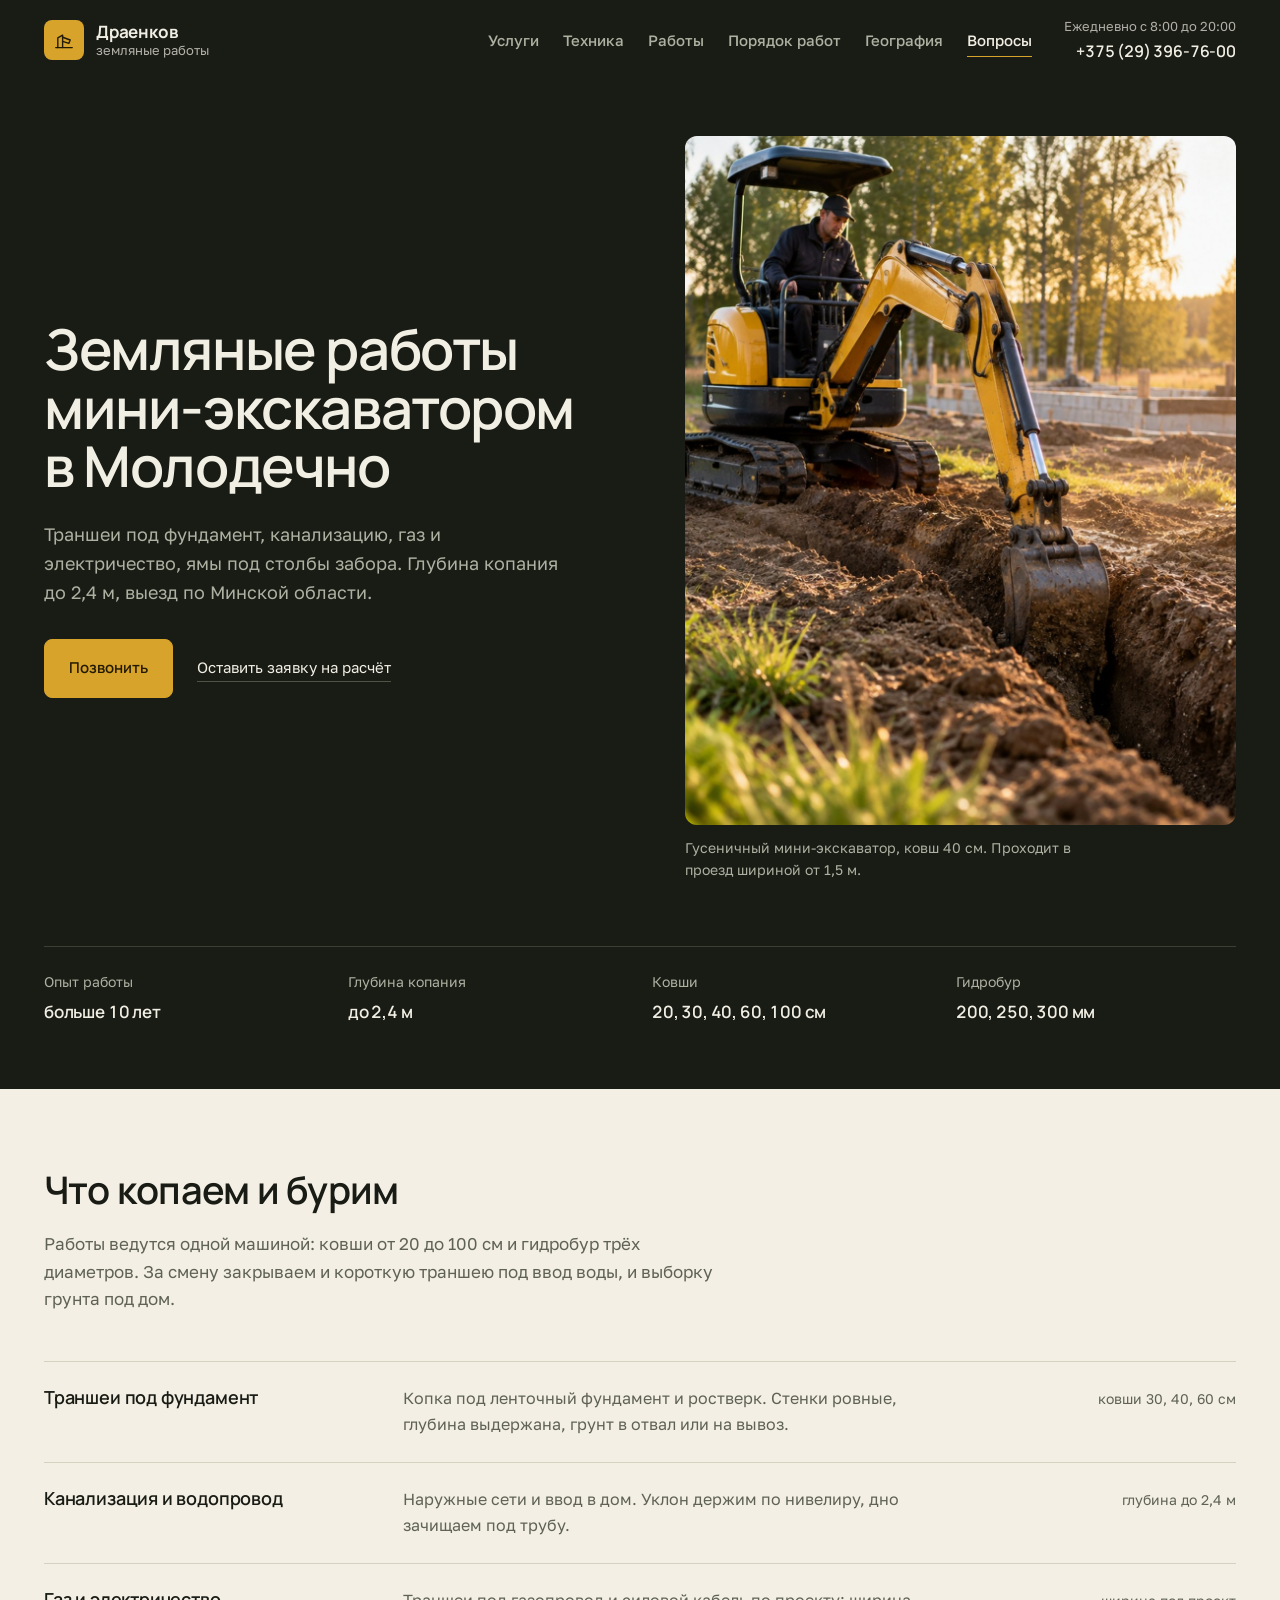
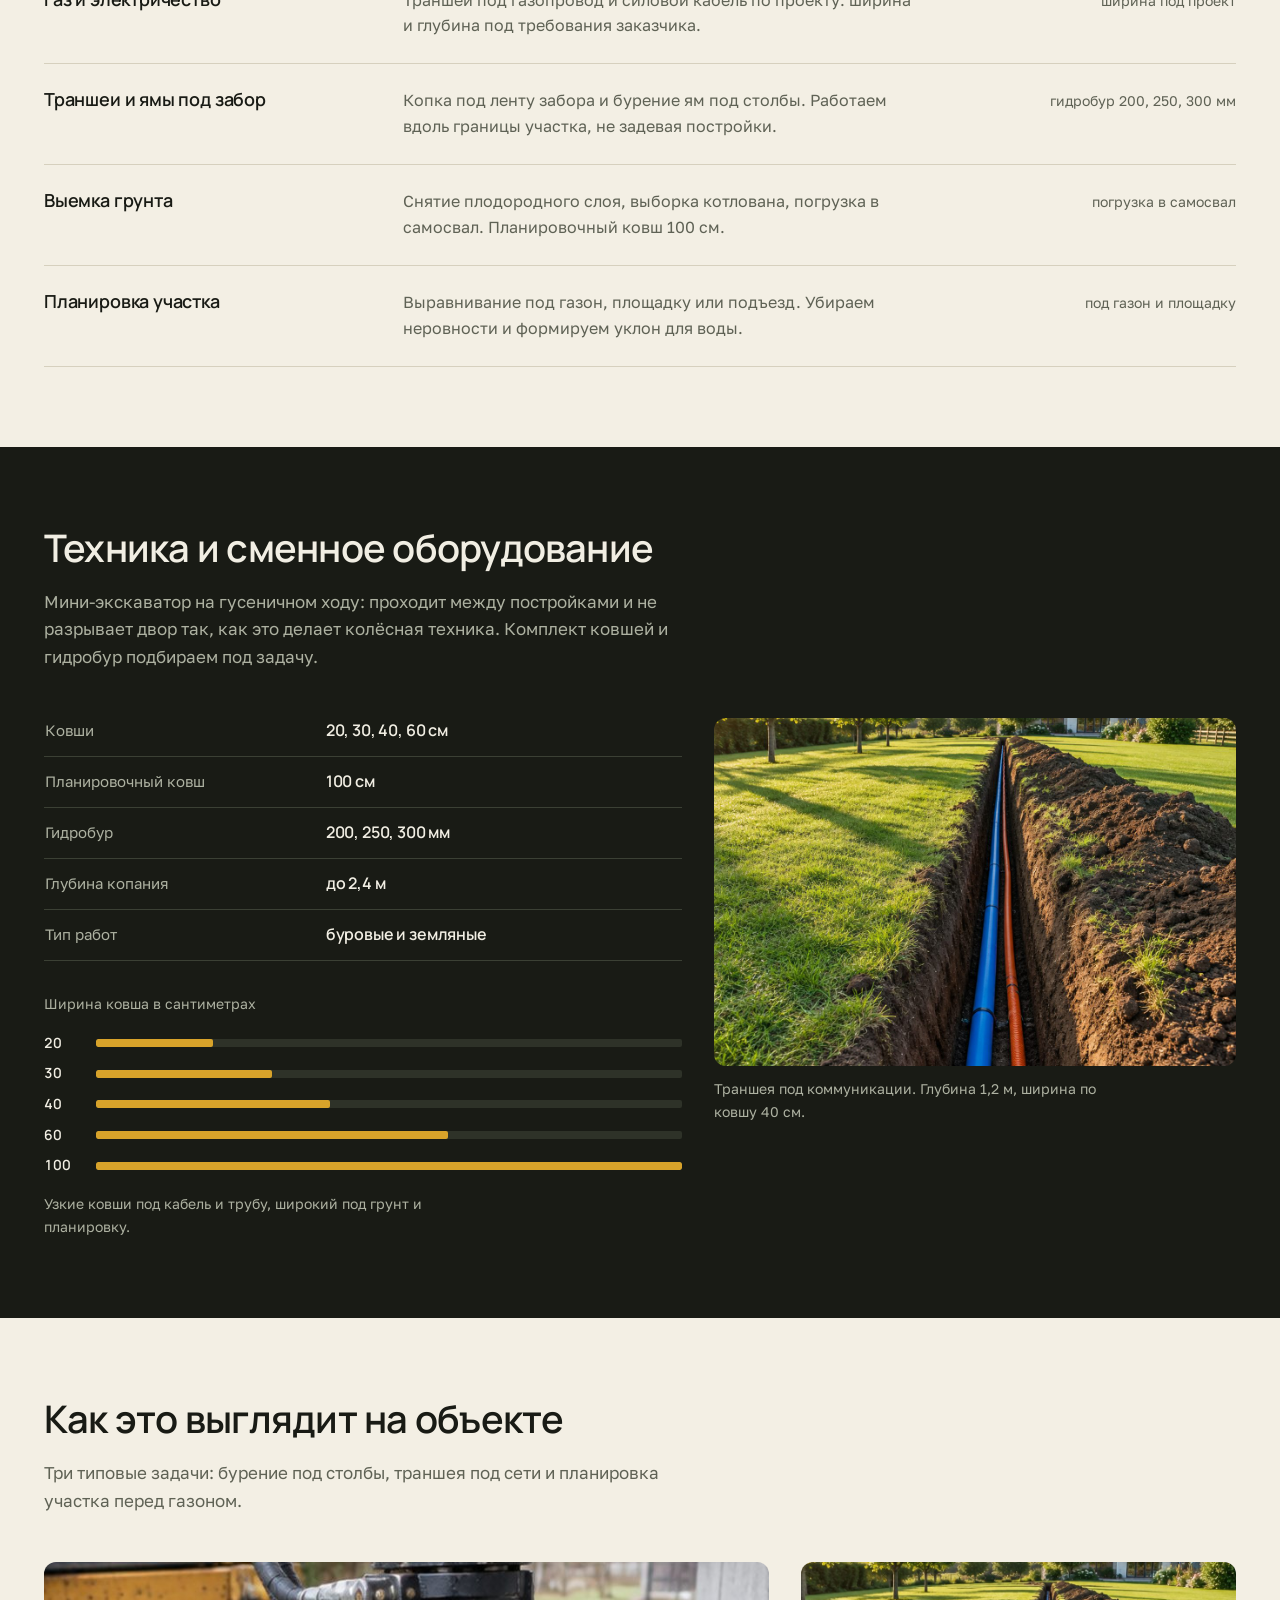
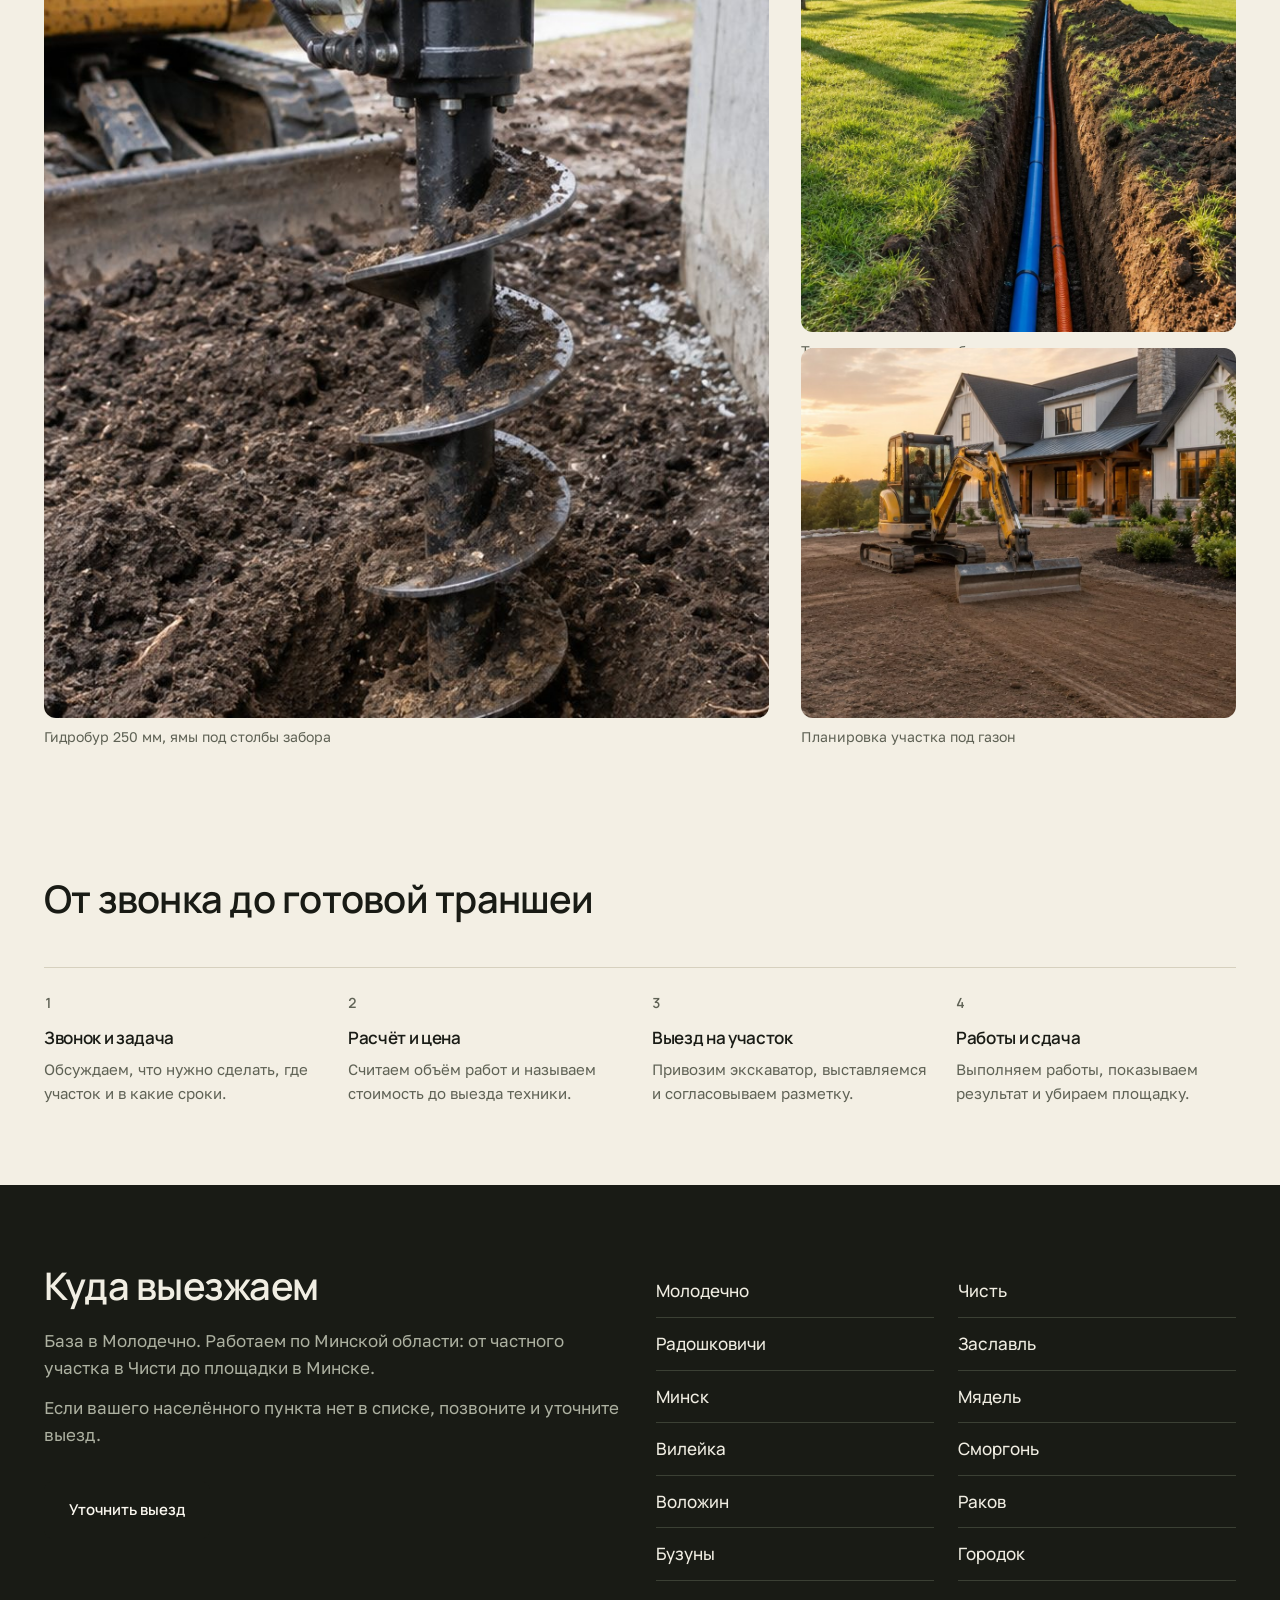
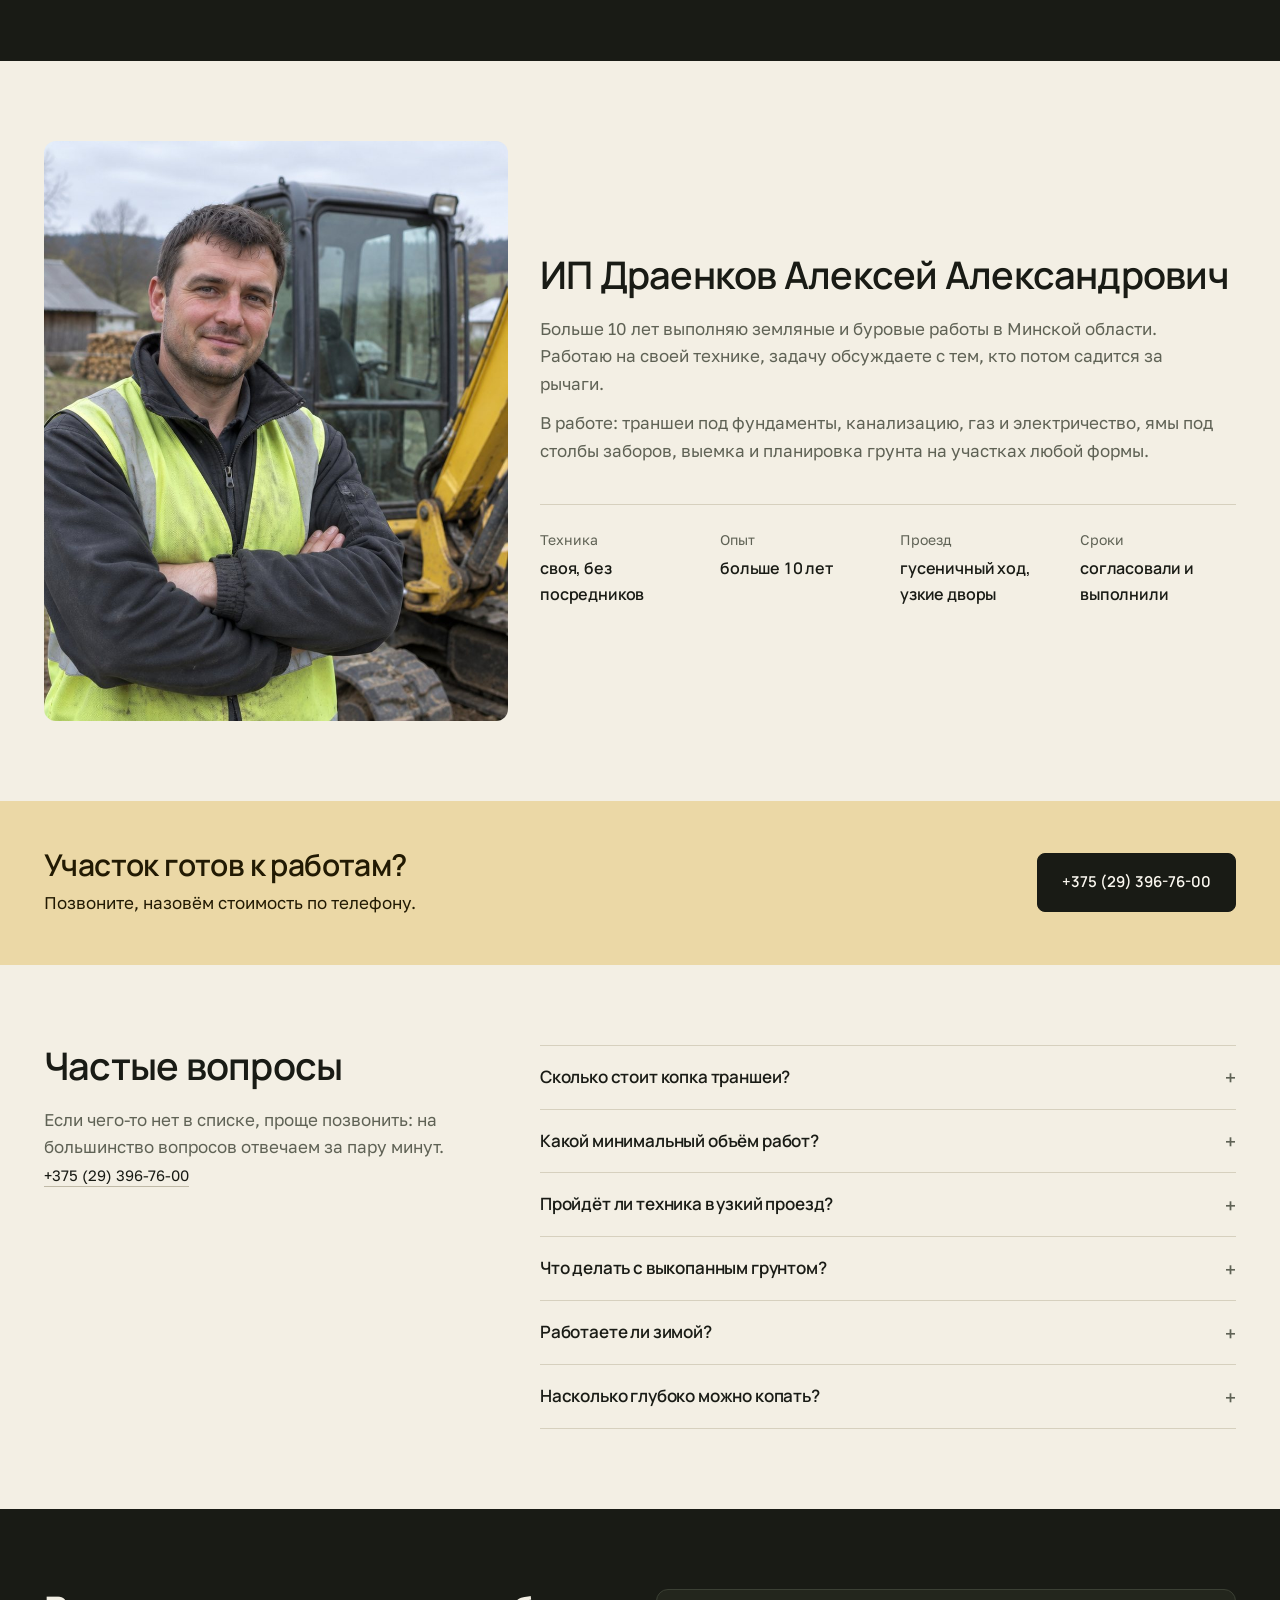
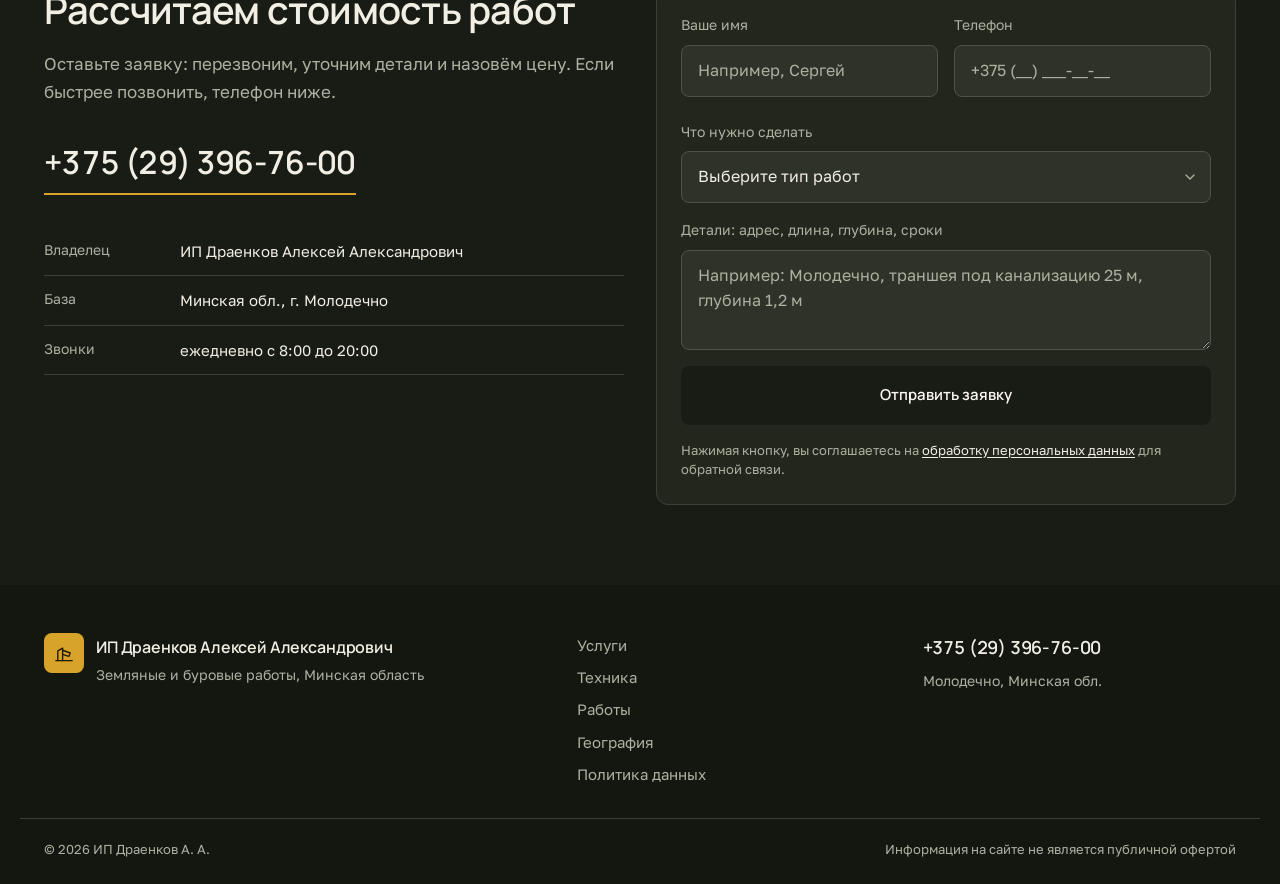
==== commit 60a82ee7: "Анти-слоп проход: убрать сгенерированный вид по чек-листам hallmark, unslop, anti-slop - убраны эйбр" ====
--- a/index.html
+++ b/index.html
@@ -3,46 +3,47 @@
 <head>
 <meta charset="utf-8">
 <meta name="viewport" content="width=device-width, initial-scale=1">
-<title>Земляные работы в Молодечно — мини-экскаватор и гидробур | ИП Драенков</title>
+<title>Земляные работы в Молодечно: мини-экскаватор и гидробур</title>
 <meta name="description" content="Аренда мини-экскаватора с гидробуром в Молодечно и по Минской области. Траншеи под фундамент, канализацию, газ, электричество, забор. Глубина копания до 2,4 м. Опыт более 10 лет. Телефон +375 (29) 396-76-00.">
 <meta name="keywords" content="мини-экскаватор Молодечно, аренда мини-экскаватора, гидробур, ямобур, земляные работы, копка траншей, траншея под фундамент, Минская область">
 <meta name="author" content="ИП Драенков Алексей Александрович">
 <meta name="robots" content="index, follow">
-<link rel="canonical" href="https://example.by/">
-<meta name="theme-color" content="#141712">
+<link rel="canonical" href="https://romjjjke.github.io/draenkov/">
+<meta name="theme-color" content="#191B15">
 
 <meta property="og:type" content="website">
 <meta property="og:locale" content="ru_RU">
-<meta property="og:site_name" content="ИП Драенков — земляные работы">
-<meta property="og:title" content="Земляные работы в Молодечно — мини-экскаватор и гидробур">
+<meta property="og:site_name" content="ИП Драенков, земляные работы">
+<meta property="og:title" content="Земляные работы в Молодечно: мини-экскаватор и гидробур">
 <meta property="og:description" content="Траншеи под фундамент, канализацию, газ, электричество и забор. Глубина до 2,4 м. Более 10 лет опыта. Выезд по Минской области.">
-<meta property="og:image" content="assets/img/hero.jpg">
-<meta property="og:url" content="https://example.by/">
+<meta property="og:image" content="https://romjjjke.github.io/draenkov/assets/img/hero.jpg">
+<meta property="og:url" content="https://romjjjke.github.io/draenkov/">
 <meta name="twitter:card" content="summary_large_image">
-<meta name="twitter:title" content="Земляные работы в Молодечно — мини-экскаватор и гидробур">
+<meta name="twitter:title" content="Земляные работы в Молодечно: мини-экскаватор и гидробур">
 <meta name="twitter:description" content="Копка траншей, выемка грунта, бурение ям под столбы. Опыт более 10 лет. +375 (29) 396-76-00">
-<meta name="twitter:image" content="assets/img/hero.jpg">
+<meta name="twitter:image" content="https://romjjjke.github.io/draenkov/assets/img/hero.jpg">
 
 <link rel="icon" href="favicon.svg" type="image/svg+xml">
 <link rel="apple-touch-icon" href="assets/img/hero.jpg">
 
 <link rel="preconnect" href="https://fonts.googleapis.com">
 <link rel="preconnect" href="https://fonts.gstatic.com" crossorigin>
-<link href="https://fonts.googleapis.com/css2?family=Golos+Text:wght@400;500;600&family=Manrope:wght@500;600;700;800&display=swap" rel="stylesheet">
+<link href="https://fonts.googleapis.com/css2?family=Golos+Text:wght@400;500;600&family=Manrope:wght@500;600;700&display=swap" rel="stylesheet">
 
 <script>document.documentElement.classList.add("js");</script>
 <link rel="stylesheet" href="assets/css/style.css">
+<noscript><style>.reveal{opacity:1;transform:none}</style></noscript>
 
 <script type="application/ld+json">
 {
   "@context": "https://schema.org",
   "@type": "LocalBusiness",
-  "@id": "https://example.by/#business",
-  "name": "ИП Драенков Алексей Александрович — земляные работы",
+  "@id": "https://romjjjke.github.io/draenkov/#business",
+  "name": "ИП Драенков Алексей Александрович, земляные работы",
   "description": "Аренда мини-экскаватора с гидробуром: траншеи под фундамент, канализацию, газ, электричество, забор, выемка грунта и планировка участка. Глубина копания до 2,4 м.",
-  "image": "https://example.by/assets/img/hero.jpg",
+  "image": "https://romjjjke.github.io/draenkov/assets/img/hero.jpg",
   "telephone": "+375293967600",
-  "url": "https://example.by/",
+  "url": "https://romjjjke.github.io/draenkov/",
   "priceRange": "$$",
   "founder": { "@type": "Person", "name": "Драенков Алексей Александрович" },
   "address": {
@@ -73,14 +74,14 @@
 
 <header class="header" id="header">
   <div class="wrap header__inner">
-    <a class="brand" href="#top" aria-label="Драенков — земляные работы, на главную">
+    <a class="brand" href="#top" aria-label="Драенков, земляные работы, на главную">
       <span class="brand__mark" aria-hidden="true">
         <svg viewBox="0 0 32 32" fill="none" stroke="currentColor" stroke-width="2" stroke-linecap="round" stroke-linejoin="round">
           <path d="M4 27h24"/><path d="M7 27V13l7-4v18"/><path d="M14 12l11 4-2 5-9-3"/>
         </svg>
       </span>
       <span class="brand__text">
-        <strong>ДРАЕНКОВ</strong>
+        <strong>Драенков</strong>
         <span>земляные работы</span>
       </span>
     </a>
@@ -88,6 +89,7 @@
     <nav class="nav" id="nav" aria-label="Основная навигация">
       <a href="#uslugi">Услуги</a>
       <a href="#tehnika">Техника</a>
+      <a href="#raboty">Работы</a>
       <a href="#kak-rabotaem">Порядок работ</a>
       <a href="#geografiya">География</a>
       <a href="#voprosy">Вопросы</a>
@@ -95,10 +97,9 @@
 
     <div class="header__actions">
       <a class="header__phone" href="tel:+375293967600">
-        <span class="header__phone-label">Звоните ежедневно 8:00–20:00</span>
+        <span class="header__phone-label">Ежедневно с 8:00 до 20:00</span>
         <span class="header__phone-number">+375 (29) 396-76-00</span>
       </a>
-      <a class="btn btn--accent btn--sm" href="#zayavka">Заказать звонок</a>
       <a class="header__call" href="tel:+375293967600" aria-label="Позвонить">
         <svg viewBox="0 0 24 24" fill="none" stroke="currentColor" stroke-width="1.8" stroke-linecap="round" stroke-linejoin="round" aria-hidden="true"><path d="M22 16.9v3a2 2 0 0 1-2.2 2 19.8 19.8 0 0 1-8.6-3.1 19.5 19.5 0 0 1-6-6A19.8 19.8 0 0 1 2.1 4.2 2 2 0 0 1 4.1 2h3a2 2 0 0 1 2 1.7c.1 1 .4 1.9.7 2.8a2 2 0 0 1-.5 2.1L8.1 9.9a16 16 0 0 0 6 6l1.3-1.3a2 2 0 0 1 2.1-.5c.9.3 1.8.6 2.8.7a2 2 0 0 1 1.7 2Z"/></svg>
       </a>
@@ -111,7 +112,6 @@
 
 <div class="menu" id="menu" aria-hidden="true">
   <div class="menu__inner">
-    <p class="menu__label">Молодечно · Минская область</p>
     <nav class="menu__nav" aria-label="Мобильная навигация">
       <a href="#uslugi">Услуги</a>
       <a href="#tehnika">Техника</a>
@@ -119,451 +119,382 @@
       <a href="#kak-rabotaem">Порядок работ</a>
       <a href="#geografiya">География</a>
       <a href="#voprosy">Вопросы</a>
-      <a href="politika.html">Политика данных</a>
+      <a href="#zayavka">Заявка</a>
     </nav>
     <div class="menu__foot">
       <a class="menu__phone" href="tel:+375293967600">+375 (29) 396-76-00</a>
-      <span>Ежедневно 8:00–20:00</span>
+      <span>Молодечно, Минская область</span>
     </div>
   </div>
 </div>
 
 <main id="main">
 
-  <!-- HERO -->
   <section class="hero" id="top">
-    <div class="hero__glow" aria-hidden="true"></div>
     <div class="wrap hero__inner">
       <div class="hero__copy">
-        <p class="eyebrow reveal">
-          <span class="dot" aria-hidden="true"></span>
-          Минская область · Молодечно
+        <h1>Земляные работы мини-экскаватором в Молодечно</h1>
+        <p class="hero__lede">
+          Траншеи под фундамент, канализацию, газ и электричество, ямы под столбы
+          забора. Глубина копания до 2,4 м, выезд по Минской области.
         </p>
-        <h1 class="reveal">
-          Земляные работы<br>
-          <span class="hl">мини-экскаватор</span><br>
-          и гидробур
-        </h1>
-        <p class="lead reveal">
-          Копаем траншеи под фундамент, канализацию, газ и электричество,
-          бурим ямы под столбы забора. Глубина копания — до 2,4 м.
-          Работаем аккуратно и по срокам.
+        <div class="hero__actions">
+          <a class="btn" href="tel:+375293967600">Позвонить</a>
+          <a class="link-quiet" href="#zayavka">Оставить заявку на расчёт</a>
+        </div>
+      </div>
+
+      <figure class="hero__media">
+        <img src="assets/img/hero.jpg" width="1400" height="1400" alt="Мини-экскаватор копает траншею на участке под Молодечно" fetchpriority="high" decoding="async">
+        <figcaption>Гусеничный мини-экскаватор, ковш 40 см. Проходит в проезд шириной от 1,5 м.</figcaption>
+      </figure>
+    </div>
+
+    <div class="wrap">
+      <dl class="facts">
+        <div class="facts__item"><dt>Опыт работы</dt><dd>больше 10 лет</dd></div>
+        <div class="facts__item"><dt>Глубина копания</dt><dd>до 2,4 м</dd></div>
+        <div class="facts__item"><dt>Ковши</dt><dd>20, 30, 40, 60, 100 см</dd></div>
+        <div class="facts__item"><dt>Гидробур</dt><dd>200, 250, 300 мм</dd></div>
+      </dl>
+    </div>
+  </section>
+
+  <section class="section" id="uslugi">
+    <div class="wrap">
+      <div class="section__head">
+        <h2>Что копаем и бурим</h2>
+        <p class="section__intro">
+          Работы ведутся одной машиной: ковши от 20 до 100 см и гидробур трёх
+          диаметров. За смену закрываем и короткую траншею под ввод воды, и
+          выборку грунта под дом.
         </p>
-
-        <div class="hero__cta reveal">
-          <a class="btn btn--accent" href="tel:+375293967600">
-            <svg viewBox="0 0 24 24" fill="none" stroke="currentColor" stroke-width="1.8" stroke-linecap="round" stroke-linejoin="round" aria-hidden="true"><path d="M22 16.9v3a2 2 0 0 1-2.2 2 19.8 19.8 0 0 1-8.6-3.1 19.5 19.5 0 0 1-6-6A19.8 19.8 0 0 1 2.1 4.2 2 2 0 0 1 4.1 2h3a2 2 0 0 1 2 1.7c.1 1 .4 1.9.7 2.8a2 2 0 0 1-.5 2.1L8.1 9.9a16 16 0 0 0 6 6l1.3-1.3a2 2 0 0 1 2.1-.5c.9.3 1.8.6 2.8.7a2 2 0 0 1 1.7 2Z"/></svg>
-            +375 (29) 396-76-00
-          </a>
-          <a class="btn btn--ghost" href="#zayavka">Рассчитать стоимость</a>
-        </div>
-
-        <ul class="hero__facts reveal">
-          <li><strong>10+</strong><span>лет на объектах</span></li>
-          <li><strong>2,4 м</strong><span>глубина копания</span></li>
-          <li><strong>12</strong><span>населённых пунктов</span></li>
-        </ul>
-      </div>
-
-      <div class="hero__media reveal">
-        <figure class="hero__shot">
-          <img src="assets/img/hero.jpg" width="1400" height="1400" alt="Мини-экскаватор копает траншею на участке под Молодечно" fetchpriority="high" decoding="async">
-        </figure>
-        <div class="hero__badge">
-          <span class="hero__badge-label">В работе</span>
-          <p>Ковши 20–100 см<br>Буры 200 / 250 / 300 мм</p>
-        </div>
-      </div>
-    </div>
-  </section>
-
-  <!-- STRIP -->
-  <div class="strip" aria-label="Ключевые преимущества">
-    <div class="strip__track">
-      <span>Траншеи под фундамент</span><span aria-hidden="true">◆</span>
-      <span>Канализация и вода</span><span aria-hidden="true">◆</span>
-      <span>Газ и электричество</span><span aria-hidden="true">◆</span>
-      <span>Ямы под столбы забора</span><span aria-hidden="true">◆</span>
-      <span>Выемка грунта</span><span aria-hidden="true">◆</span>
-      <span>Планировка участка</span><span aria-hidden="true">◆</span>
-      <span>Траншеи под фундамент</span><span aria-hidden="true">◆</span>
-      <span>Канализация и вода</span><span aria-hidden="true">◆</span>
-      <span>Газ и электричество</span><span aria-hidden="true">◆</span>
-      <span>Ямы под столбы забора</span><span aria-hidden="true">◆</span>
-      <span>Выемка грунта</span><span aria-hidden="true">◆</span>
-      <span>Планировка участка</span><span aria-hidden="true">◆</span>
-    </div>
-  </div>
-
-  <!-- SERVICES -->
-  <section class="section services" id="uslugi">
-    <div class="wrap">
-      <header class="section__head">
-        <p class="label reveal"><span>01</span> Услуги</p>
-        <h2 class="reveal">Весь спектр земляных работ<br>на вашем участке</h2>
-        <p class="section__intro reveal">
-          Одна машина закрывает весь объём: от разметки траншеи до финишной
-          планировки. Не нужно искать бригаду и отдельную технику под бурение.
-        </p>
-      </header>
-
-      <div class="cards">
-        <article class="card reveal">
-          <span class="card__icon" aria-hidden="true">
-            <svg viewBox="0 0 24 24" fill="none" stroke="currentColor" stroke-width="1.6" stroke-linecap="round" stroke-linejoin="round"><path d="M3 21h18"/><path d="M5 21V9l6-3v15"/><path d="M11 12h8v9"/><path d="M15 12V8"/></svg>
-          </span>
+      </div>
+
+      <div class="rows">
+        <article class="row reveal">
           <h3>Траншеи под фундамент</h3>
-          <p>Копка под ленточный фундамент и ростверк. Ровные стенки, выдержанная глубина, грунт в отвал или на вывоз.</p>
-          <ul class="card__tags"><li>Ковши 30–60 см</li><li>до 2,4 м</li></ul>
+          <p>Копка под ленточный фундамент и ростверк. Стенки ровные, глубина выдержана, грунт в отвал или на вывоз.</p>
+          <span class="row__meta">ковши 30, 40, 60 см</span>
         </article>
-
-        <article class="card reveal">
-          <span class="card__icon" aria-hidden="true">
-            <svg viewBox="0 0 24 24" fill="none" stroke="currentColor" stroke-width="1.6" stroke-linecap="round" stroke-linejoin="round"><path d="M4 6h6v5H4z"/><path d="M7 11v4a3 3 0 0 0 3 3h7"/><path d="M14 15h6v5h-6z"/></svg>
-          </span>
+        <article class="row reveal">
           <h3>Канализация и водопровод</h3>
-          <p>Траншеи под трубы с соблюдением уклона, ввод в дом, наружные сети. Аккуратно рядом с постройками.</p>
-          <ul class="card__tags"><li>Уклон под контролем</li><li>Ввод в дом</li></ul>
+          <p>Наружные сети и ввод в дом. Уклон держим по нивелиру, дно зачищаем под трубу.</p>
+          <span class="row__meta">глубина до 2,4 м</span>
         </article>
-
-        <article class="card reveal">
-          <span class="card__icon" aria-hidden="true">
-            <svg viewBox="0 0 24 24" fill="none" stroke="currentColor" stroke-width="1.6" stroke-linecap="round" stroke-linejoin="round"><path d="M13 2 4 14h6l-1 8 9-12h-6l1-8Z"/></svg>
-          </span>
+        <article class="row reveal">
           <h3>Газ и электричество</h3>
-          <p>Траншеи под газопровод и силовой кабель до дома или по участку. Глубина и ширина — под требования проекта.</p>
-          <ul class="card__tags"><li>Под проект</li><li>Кабель и газ</li></ul>
+          <p>Траншеи под газопровод и силовой кабель по проекту: ширина и глубина под требования заказчика.</p>
+          <span class="row__meta">ширина под проект</span>
         </article>
-
-        <article class="card reveal">
-          <span class="card__icon" aria-hidden="true">
-            <svg viewBox="0 0 24 24" fill="none" stroke="currentColor" stroke-width="1.6" stroke-linecap="round" stroke-linejoin="round"><path d="M4 21V9l4-2v14"/><path d="M8 10h12v11"/><path d="M12 14h4"/><path d="M12 17.5h4"/></svg>
-          </span>
-          <h3>Траншеи под забор</h3>
-          <p>Копка под ленту забора и бурение ям под столбы. Гидробур диаметром 200, 250 и 300 мм.</p>
-          <ul class="card__tags"><li>Гидробур</li><li>200 / 250 / 300 мм</li></ul>
+        <article class="row reveal">
+          <h3>Траншеи и ямы под забор</h3>
+          <p>Копка под ленту забора и бурение ям под столбы. Работаем вдоль границы участка, не задевая постройки.</p>
+          <span class="row__meta">гидробур 200, 250, 300 мм</span>
         </article>
-
-        <article class="card reveal">
-          <span class="card__icon" aria-hidden="true">
-            <svg viewBox="0 0 24 24" fill="none" stroke="currentColor" stroke-width="1.6" stroke-linecap="round" stroke-linejoin="round"><path d="M3 17h13l5-6"/><path d="M3 17v3h13v-3"/><circle cx="7" cy="20" r="1.6"/><circle cx="15" cy="20" r="1.6"/></svg>
-          </span>
+        <article class="row reveal">
           <h3>Выемка грунта</h3>
           <p>Снятие плодородного слоя, выборка котлована, погрузка в самосвал. Планировочный ковш 100 см.</p>
-          <ul class="card__tags"><li>Погрузка</li><li>Ковш 100 см</li></ul>
+          <span class="row__meta">погрузка в самосвал</span>
         </article>
-
-        <article class="card reveal">
-          <span class="card__icon" aria-hidden="true">
-            <svg viewBox="0 0 24 24" fill="none" stroke="currentColor" stroke-width="1.6" stroke-linecap="round" stroke-linejoin="round"><path d="M2 18h20"/><path d="M4 18v3"/><path d="M20 18v3"/><path d="M6 14h12"/><path d="M8 10h8"/><path d="M10 6h4"/></svg>
-          </span>
+        <article class="row reveal">
           <h3>Планировка участка</h3>
-          <p>Выравнивание под газон, площадку или подъезд. Убираем неровности, засыпаем ямы, формируем уклоны для воды.</p>
-          <ul class="card__tags"><li>Под газон</li><li>Под площадку</li></ul>
+          <p>Выравнивание под газон, площадку или подъезд. Убираем неровности и формируем уклон для воды.</p>
+          <span class="row__meta">под газон и площадку</span>
         </article>
       </div>
     </div>
   </section>
 
-  <!-- EQUIPMENT -->
-  <section class="section section--dark equipment" id="tehnika">
-    <div class="wrap equipment__inner">
-      <div class="equipment__media reveal">
-        <img src="assets/img/trench.jpg" width="1200" height="800" alt="Готовая траншея с уложенными коммуникациями" loading="lazy" decoding="async">
-        <div class="equipment__note">
-          <strong>до 2,4 м</strong>
-          <span>глубина копания</span>
-        </div>
-      </div>
-
-      <div class="equipment__copy">
-        <header class="section__head section__head--left">
-          <p class="label reveal"><span>02</span> Техника</p>
-          <h2 class="reveal">Сменное оборудование<br>под каждую задачу</h2>
-          <p class="section__intro reveal">
-            Мини-экскаватор проходит в узкий проезд между постройками и работает
-            там, где не развернётся тяжёлая техника. Комплект ковшей и гидробур
-            подбираем под вашу задачу.
-          </p>
-        </header>
-
-        <div class="spec">
-          <div class="spec__row reveal">
-            <span class="spec__key">Ковши</span>
-            <span class="spec__val">20 · 30 · 40 · 60 см <em>и планировочный 100 см</em></span>
+  <section class="section section--dark" id="tehnika">
+    <div class="wrap">
+      <div class="section__head">
+        <h2>Техника и сменное оборудование</h2>
+        <p class="section__intro">
+          Мини-экскаватор на гусеничном ходу: проходит между постройками и не
+          разрывает двор так, как это делает колёсная техника. Комплект ковшей и
+          гидробур подбираем под задачу.
+        </p>
+      </div>
+
+      <div class="split">
+        <div class="split__body">
+          <table class="spec">
+            <caption class="visually-hidden">Характеристики техники и оборудования</caption>
+            <tbody>
+              <tr><th scope="row">Ковши</th><td>20, 30, 40, 60 см</td></tr>
+              <tr><th scope="row">Планировочный ковш</th><td>100 см</td></tr>
+              <tr><th scope="row">Гидробур</th><td>200, 250, 300 мм</td></tr>
+              <tr><th scope="row">Глубина копания</th><td>до 2,4 м</td></tr>
+              <tr><th scope="row">Тип работ</th><td>буровые и земляные</td></tr>
+            </tbody>
+          </table>
+
+          <div class="scale">
+            <p class="scale__title">Ширина ковша в сантиметрах</p>
+            <div class="scale__bars">
+              <div class="scale__row"><b>20</b><span class="scale__track"><i style="--w:20"></i></span></div>
+              <div class="scale__row"><b>30</b><span class="scale__track"><i style="--w:30"></i></span></div>
+              <div class="scale__row"><b>40</b><span class="scale__track"><i style="--w:40"></i></span></div>
+              <div class="scale__row"><b>60</b><span class="scale__track"><i style="--w:60"></i></span></div>
+              <div class="scale__row"><b>100</b><span class="scale__track"><i style="--w:100"></i></span></div>
+            </div>
+            <p class="scale__note">Узкие ковши под кабель и трубу, широкий под грунт и планировку.</p>
           </div>
-          <div class="spec__row reveal">
-            <span class="spec__key">Гидробур</span>
-            <span class="spec__val">200 · 250 · 300 мм</span>
-          </div>
-          <div class="spec__row reveal">
-            <span class="spec__key">Глубина копания</span>
-            <span class="spec__val">до 2,4 м</span>
-          </div>
-          <div class="spec__row reveal">
-            <span class="spec__key">Тип работ</span>
-            <span class="spec__val">буровые и земляные</span>
-          </div>
-        </div>
-
-        <a class="btn btn--accent reveal" href="#zayavka">Подобрать оборудование</a>
-      </div>
-    </div>
-  </section>
-
-
-  <!-- GALLERY -->
-  <section class="section gallery" id="raboty">
-    <div class="wrap">
-      <header class="section__head">
-        <p class="label reveal"><span>03</span> Работы</p>
-        <h2 class="reveal">Как это выглядит на объекте</h2>
-        <p class="section__intro reveal">
-          Аккуратные стенки траншей, точная глубина, чистый участок после работ.
-          Ниже — типовые задачи, которые закрываем техникой.
+        </div>
+
+        <figure class="split__media">
+          <img src="assets/img/trench.jpg" width="1200" height="800" alt="Траншея с уложенными коммуникациями" loading="lazy" decoding="async">
+          <figcaption>Траншея под коммуникации. Глубина 1,2 м, ширина по ковшу 40 см.</figcaption>
+        </figure>
+      </div>
+    </div>
+  </section>
+
+  <section class="section" id="raboty">
+    <div class="wrap">
+      <div class="section__head">
+        <h2>Как это выглядит на объекте</h2>
+        <p class="section__intro">
+          Три типовые задачи: бурение под столбы, траншея под сети и планировка
+          участка перед газоном.
         </p>
-      </header>
-
-      <div class="gallery__grid">
-        <figure class="gallery__item gallery__item--tall reveal">
+      </div>
+
+      <div class="gallery">
+        <figure class="gallery__item gallery__item--tall">
           <img src="assets/img/drill.jpg" width="1200" height="800" alt="Гидробур бурит яму под столб забора" loading="lazy" decoding="async">
-          <figcaption><span>Гидробур</span>Ямы под столбы забора, 200–300 мм</figcaption>
+          <figcaption>Гидробур 250 мм, ямы под столбы забора</figcaption>
         </figure>
-        <figure class="gallery__item reveal">
-          <img src="assets/img/trench.jpg" width="1200" height="800" alt="Траншея с уложенными коммуникациями" loading="lazy" decoding="async">
-          <figcaption><span>Траншея</span>Коммуникации с соблюдением уклона</figcaption>
+        <figure class="gallery__item">
+          <img src="assets/img/trench.jpg" width="1200" height="800" alt="Траншея под коммуникации с уложенными трубами" loading="lazy" decoding="async">
+          <figcaption>Траншея под сети с соблюдением уклона</figcaption>
         </figure>
-        <figure class="gallery__item reveal">
+        <figure class="gallery__item">
           <img src="assets/img/landscape.jpg" width="1200" height="800" alt="Планировка участка мини-экскаватором" loading="lazy" decoding="async">
-          <figcaption><span>Планировка</span>Выравнивание участка под газон</figcaption>
+          <figcaption>Планировка участка под газон</figcaption>
         </figure>
       </div>
     </div>
   </section>
 
-  <!-- PROCESS -->
-  <section class="section process" id="kak-rabotaem">
-    <div class="wrap">
-      <header class="section__head">
-        <p class="label reveal"><span>04</span> Порядок работ</p>
-        <h2 class="reveal">От звонка до готовой траншеи</h2>
-      </header>
+  <section class="section" id="kak-rabotaem">
+    <div class="wrap">
+      <div class="section__head">
+        <h2>От звонка до готовой траншеи</h2>
+      </div>
 
       <ol class="steps">
         <li class="step reveal">
-          <span class="step__num">01</span>
+          <span class="step__num">1</span>
           <h3>Звонок и задача</h3>
-          <p>Обсуждаем, что нужно сделать, где находится участок и в какие сроки.</p>
+          <p>Обсуждаем, что нужно сделать, где участок и в какие сроки.</p>
         </li>
         <li class="step reveal">
-          <span class="step__num">02</span>
+          <span class="step__num">2</span>
           <h3>Расчёт и цена</h3>
-          <p>Считаем объём работ и называем стоимость. Цена не меняется по ходу работ.</p>
+          <p>Считаем объём работ и называем стоимость до выезда техники.</p>
         </li>
         <li class="step reveal">
-          <span class="step__num">03</span>
-          <h3>Выезд техники</h3>
-          <p>Привозим экскаватор, выставляемся на участке и согласовываем разметку.</p>
+          <span class="step__num">3</span>
+          <h3>Выезд на участок</h3>
+          <p>Привозим экскаватор, выставляемся и согласовываем разметку.</p>
         </li>
         <li class="step reveal">
-          <span class="step__num">04</span>
-          <h3>Работа и сдача</h3>
-          <p>Выполняем работы, показываем результат и убираем за собой площадку.</p>
+          <span class="step__num">4</span>
+          <h3>Работы и сдача</h3>
+          <p>Выполняем работы, показываем результат и убираем площадку.</p>
         </li>
       </ol>
-
-      <div class="process__cta reveal">
-        <p>Не знаете, какой объём нужен? Опишите задачу — подскажем по телефону.</p>
-        <a class="btn btn--dark" href="tel:+375293967600">Позвонить и спросить</a>
-      </div>
-    </div>
-  </section>
-
-  <!-- GEO -->
-  <section class="section section--dark geo" id="geografiya">
-    <div class="wrap geo__inner">
-      <div class="geo__copy">
-        <header class="section__head section__head--left">
-          <p class="label reveal"><span>05</span> География</p>
-          <h2 class="reveal">Работаем по Минской области</h2>
-          <p class="section__intro reveal">
-            База — Молодечно. Выезжаем на объекты в радиусе области:
-            от частного участка в Чисти до площадки в Минске.
+    </div>
+  </section>
+
+  <section class="section section--dark" id="geografiya">
+    <div class="wrap">
+      <div class="split split--even">
+        <div class="split__body">
+          <h2>Куда выезжаем</h2>
+          <p class="section__intro">
+            База в Молодечно. Работаем по Минской области: от частного участка в
+            Чисти до площадки в Минске.
           </p>
-        </header>
-        <p class="geo__hint reveal">Не нашли свой населённый пункт? Позвоните — уточним выезд.</p>
-        <a class="btn btn--accent reveal" href="tel:+375293967600">Уточнить выезд</a>
-      </div>
-
-      <ul class="geo__list reveal">
-        <li>Молодечно</li><li>Чисть</li><li>Радошковичи</li>
-        <li>Заславль</li><li>Минск</li><li>Мядель</li>
-        <li>Вилейка</li><li>Сморгонь</li><li>Воложин</li>
-        <li>Раков</li><li>Бузуны</li><li>Городок</li>
-      </ul>
-    </div>
-  </section>
-
-  <!-- ABOUT -->
-  <section class="section about" id="o-nas">
-    <div class="wrap about__inner">
-      <figure class="about__media reveal">
-        <img src="assets/img/owner.jpg" width="880" height="1100" alt="Алексей Драенков, владелец техники" loading="lazy" decoding="async">
-      </figure>
-      <div class="about__copy">
-        <header class="section__head section__head--left">
-          <p class="label reveal"><span>06</span> О нас</p>
-          <h2 class="reveal">ИП Драенков<br>Алексей Александрович</h2>
-        </header>
-        <p class="reveal">
-          Более 10 лет выполняю земляные и буровые работы в Минской области.
-          Работаю на своей технике и отвечаю за результат лично: вы обсуждаете
-          задачу с тем, кто потом садится за рычаги.
-        </p>
-        <p class="reveal">
-          За это время — сотни траншей под фундаменты, канализацию, газ и
-          электричество, ямы под столбы заборов, выемка и планировка грунта
-          на участках любой формы.
-        </p>
-
-        <ul class="about__list">
-          <li class="reveal"><strong>Своя техника</strong><span>без посредников и наценок</span></li>
-          <li class="reveal"><strong>Опыт 10+ лет</strong><span>частные дома и участки</span></li>
-          <li class="reveal"><strong>Аккуратность</strong><span>не рушим то, что не просили</span></li>
-          <li class="reveal"><strong>Сроки</strong><span>согласовали — выполнили</span></li>
+          <p class="section__intro">
+            Если вашего населённого пункта нет в списке, позвоните и уточните
+            выезд.
+          </p>
+          <a class="btn" href="tel:+375293967600">Уточнить выезд</a>
+        </div>
+
+        <ul class="towns">
+          <li>Молодечно</li><li>Чисть</li><li>Радошковичи</li>
+          <li>Заславль</li><li>Минск</li><li>Мядель</li>
+          <li>Вилейка</li><li>Сморгонь</li><li>Воложин</li>
+          <li>Раков</li><li>Бузуны</li><li>Городок</li>
         </ul>
       </div>
     </div>
   </section>
 
-  <!-- CTA BAND -->
+  <section class="section" id="o-nas">
+    <div class="wrap">
+      <div class="split split--about">
+        <figure class="split__media split__media--portrait">
+          <img src="assets/img/owner.jpg" width="880" height="1100" alt="Алексей Драенков у мини-экскаватора" loading="lazy" decoding="async">
+        </figure>
+
+        <div class="split__body">
+          <h2>ИП Драенков Алексей Александрович</h2>
+          <p class="section__intro">
+            Больше 10 лет выполняю земляные и буровые работы в Минской области.
+            Работаю на своей технике, задачу обсуждаете с тем, кто потом садится
+            за рычаги.
+          </p>
+          <p class="section__intro">
+            В работе: траншеи под фундаменты, канализацию, газ и электричество,
+            ямы под столбы заборов, выемка и планировка грунта на участках любой
+            формы.
+          </p>
+
+          <dl class="facts facts--light">
+            <div class="facts__item"><dt>Техника</dt><dd>своя, без посредников</dd></div>
+            <div class="facts__item"><dt>Опыт</dt><dd>больше 10 лет</dd></div>
+            <div class="facts__item"><dt>Проезд</dt><dd>гусеничный ход, узкие дворы</dd></div>
+            <div class="facts__item"><dt>Сроки</dt><dd>согласовали и выполнили</dd></div>
+          </dl>
+        </div>
+      </div>
+    </div>
+  </section>
+
   <section class="band">
     <div class="wrap band__inner">
       <div>
-        <h2 class="reveal">Участок готов к работам?</h2>
-        <p class="reveal">Позвоните — назовём стоимость по телефону за пару минут.</p>
-      </div>
-      <a class="btn btn--accent btn--lg reveal" href="tel:+375293967600">+375 (29) 396-76-00</a>
-    </div>
-  </section>
-
-  <!-- FAQ -->
-  <section class="section faq" id="voprosy">
-    <div class="wrap faq__inner">
-      <header class="section__head section__head--left">
-        <p class="label reveal"><span>07</span> Вопросы</p>
-        <h2 class="reveal">Частые вопросы</h2>
-      </header>
-
-      <div class="faq__list">
-        <details class="faq__item reveal">
-          <summary>Сколько стоит копка траншеи?</summary>
-          <div class="faq__body">
-            <p>Цена зависит от длины и глубины траншеи, типа грунта, ширины ковша и подъезда к участку. Позвоните и опишите задачу — назовём стоимость сразу, без выезда.</p>
+        <h2>Участок готов к работам?</h2>
+        <p>Позвоните, назовём стоимость по телефону.</p>
+      </div>
+      <a class="btn btn--ink" href="tel:+375293967600">+375 (29) 396-76-00</a>
+    </div>
+  </section>
+
+  <section class="section" id="voprosy">
+    <div class="wrap">
+      <div class="split split--faq">
+        <div class="split__body">
+          <h2>Частые вопросы</h2>
+          <p class="section__intro">
+            Если чего-то нет в списке, проще позвонить: на большинство вопросов
+            отвечаем за пару минут.
+          </p>
+          <a class="link-quiet" href="tel:+375293967600">+375 (29) 396-76-00</a>
+        </div>
+
+        <div class="faq">
+          <details class="faq__item reveal">
+            <summary>Сколько стоит копка траншеи?</summary>
+            <div class="faq__body">
+              <p>Цена зависит от длины и глубины траншеи, типа грунта, ширины ковша и подъезда к участку. Позвоните и опишите задачу, назовём стоимость сразу.</p>
+            </div>
+          </details>
+          <details class="faq__item reveal">
+            <summary>Какой минимальный объём работ?</summary>
+            <div class="faq__body">
+              <p>Берём и небольшие задачи: несколько ям под столбы забора или короткая траншея под ввод воды. Условия по минимальному заказу уточняйте по телефону.</p>
+            </div>
+          </details>
+          <details class="faq__item reveal">
+            <summary>Пройдёт ли техника в узкий проезд?</summary>
+            <div class="faq__body">
+              <p>Мини-экскаватор на гусеничном ходу рассчитан на стеснённые условия: узкие проезды, участки с забором, работа между постройками. Габариты и проезд уточним при звонке.</p>
+            </div>
+          </details>
+          <details class="faq__item reveal">
+            <summary>Что делать с выкопанным грунтом?</summary>
+            <div class="faq__body">
+              <p>По умолчанию складываем грунт в отвал на участке. Если нужен вывоз, обсудим отдельно: зависит от объёма и места разгрузки.</p>
+            </div>
+          </details>
+          <details class="faq__item reveal">
+            <summary>Работаете ли зимой?</summary>
+            <div class="faq__body">
+              <p>Работы возможны в холодное время. Промёрзший грунт требует больше времени, поэтому сроки и стоимость уточняются по погоде и состоянию участка.</p>
+            </div>
+          </details>
+          <details class="faq__item reveal">
+            <summary>Насколько глубоко можно копать?</summary>
+            <div class="faq__body">
+              <p>Глубина копания до 2,4 м. Для задач частного дома этого достаточно: фундамент, канализация, ввод газа и электричества.</p>
+            </div>
+          </details>
+        </div>
+      </div>
+    </div>
+  </section>
+
+  <section class="section section--dark" id="zayavka">
+    <div class="wrap">
+      <div class="split split--even">
+        <div class="split__body">
+          <h2>Рассчитаем стоимость работ</h2>
+          <p class="section__intro">
+            Оставьте заявку: перезвоним, уточним детали и назовём цену. Если
+            быстрее позвонить, телефон ниже.
+          </p>
+          <a class="contact__phone" href="tel:+375293967600">+375 (29) 396-76-00</a>
+
+          <dl class="contact__meta">
+            <div><dt>Владелец</dt><dd>ИП Драенков Алексей Александрович</dd></div>
+            <div><dt>База</dt><dd>Минская обл., г. Молодечно</dd></div>
+            <div><dt>Звонки</dt><dd>ежедневно с 8:00 до 20:00</dd></div>
+          </dl>
+        </div>
+
+        <form class="form reveal" id="leadForm" novalidate>
+          <div class="form__row">
+            <label class="field">
+              <span>Ваше имя</span>
+              <input type="text" name="name" autocomplete="name" placeholder="Например, Сергей" required>
+              <em class="field__error" aria-live="polite"></em>
+            </label>
+            <label class="field">
+              <span>Телефон</span>
+              <input type="tel" name="phone" autocomplete="tel" inputmode="tel" placeholder="+375 (__) ___-__-__" required>
+              <em class="field__error" aria-live="polite"></em>
+            </label>
           </div>
-        </details>
-        <details class="faq__item reveal">
-          <summary>Какой минимальный объём работ?</summary>
-          <div class="faq__body">
-            <p>Берём и небольшие задачи: несколько ям под столбы забора или короткая траншея под ввод воды. Условия по минимальному заказу уточняйте по телефону.</p>
+
+          <label class="field">
+            <span>Что нужно сделать</span>
+            <select name="work">
+              <option value="">Выберите тип работ</option>
+              <option>Траншея под фундамент</option>
+              <option>Канализация или водопровод</option>
+              <option>Газ или электричество</option>
+              <option>Траншея под забор</option>
+              <option>Ямы под столбы (гидробур)</option>
+              <option>Выемка грунта</option>
+              <option>Планировка участка</option>
+              <option>Другое</option>
+            </select>
+          </label>
+
+          <label class="field">
+            <span>Детали: адрес, длина, глубина, сроки</span>
+            <textarea name="message" rows="3" placeholder="Например: Молодечно, траншея под канализацию 25 м, глубина 1,2 м"></textarea>
+          </label>
+
+          <button class="btn btn--block" type="submit">Отправить заявку</button>
+          <p class="form__note">Нажимая кнопку, вы соглашаетесь на <a href="politika.html">обработку персональных данных</a> для обратной связи.</p>
+
+          <div class="form__success" id="formSuccess" role="status" hidden>
+            <strong>Заявка заполнена.</strong>
+            <p>Осталось отправить её нам: позвоните или напишите в WhatsApp, текст заявки уже подставлен.</p>
+            <div class="form__success-actions">
+              <a class="btn btn--sm" id="successCall" href="tel:+375293967600">Позвонить</a>
+              <a class="btn btn--ghost btn--sm" id="successWa" href="https://wa.me/375293967600" target="_blank" rel="noopener">Написать в WhatsApp</a>
+            </div>
           </div>
-        </details>
-        <details class="faq__item reveal">
-          <summary>Пройдёт ли техника в узкий проезд?</summary>
-          <div class="faq__body">
-            <p>Мини-экскаватор на гусеничном ходу рассчитан именно на стеснённые условия: узкие проезды, участки с забором, работу между постройками. Габариты и проезд уточним при звонке.</p>
-          </div>
-        </details>
-        <details class="faq__item reveal">
-          <summary>Что делать с выкопанным грунтом?</summary>
-          <div class="faq__body">
-            <p>По умолчанию складываем грунт в отвал на участке. Если нужен вывоз — обсудим отдельно, это зависит от объёма и места разгрузки.</p>
-          </div>
-        </details>
-        <details class="faq__item reveal">
-          <summary>Работаете ли зимой?</summary>
-          <div class="faq__body">
-            <p>Да, работы возможны в холодное время. Промёрзший грунт требует больше времени, поэтому сроки и стоимость уточняются по погоде и состоянию участка.</p>
-          </div>
-        </details>
-        <details class="faq__item reveal">
-          <summary>Насколько глубоко можно копать?</summary>
-          <div class="faq__body">
-            <p>Глубина копания — до 2,4 м. Для большинства задач частного дома этого достаточно: фундамент, канализация, ввод газа и электричества.</p>
-          </div>
-        </details>
-      </div>
-    </div>
-  </section>
-
-  <!-- CONTACT -->
-  <section class="section section--dark contact" id="zayavka">
-    <div class="wrap contact__inner">
-      <div class="contact__copy">
-        <header class="section__head section__head--left">
-          <p class="label reveal"><span>08</span> Заявка</p>
-          <h2 class="reveal">Рассчитаем стоимость работ</h2>
-          <p class="section__intro reveal">
-            Оставьте заявку — перезвоним, уточним детали и назовём цену.
-            Или позвоните сами, так быстрее всего.
-          </p>
-        </header>
-
-        <a class="contact__phone reveal" href="tel:+375293967600">+375 (29) 396-76-00</a>
-
-        <ul class="contact__meta reveal">
-          <li><span>Владелец</span>ИП Драенков Алексей Александрович</li>
-          <li><span>База</span>Минская обл., г. Молодечно</li>
-          <li><span>Приём звонков</span>ежедневно, 8:00–20:00</li>
-        </ul>
-      </div>
-
-      <form class="form reveal" id="leadForm" novalidate>
-        <div class="form__row">
-          <label class="field">
-            <span>Ваше имя</span>
-            <input type="text" name="name" autocomplete="name" placeholder="Например, Сергей" required>
-            <em class="field__error" aria-live="polite"></em>
-          </label>
-          <label class="field">
-            <span>Телефон</span>
-            <input type="tel" name="phone" autocomplete="tel" inputmode="tel" placeholder="+375 (__) ___-__-__" required>
-            <em class="field__error" aria-live="polite"></em>
-          </label>
-        </div>
-
-        <label class="field">
-          <span>Что нужно сделать</span>
-          <select name="work">
-            <option value="">Выберите тип работ</option>
-            <option>Траншея под фундамент</option>
-            <option>Канализация или водопровод</option>
-            <option>Газ или электричество</option>
-            <option>Траншея под забор</option>
-            <option>Ямы под столбы (гидробур)</option>
-            <option>Выемка грунта</option>
-            <option>Планировка участка</option>
-            <option>Другое</option>
-          </select>
-        </label>
-
-        <label class="field">
-          <span>Детали: адрес, длина, глубина, сроки</span>
-          <textarea name="message" rows="3" placeholder="Например: Молодечно, траншея под канализацию 25 м, глубина 1,2 м, до конца недели"></textarea>
-        </label>
-
-        <button class="btn btn--accent btn--block" type="submit">Отправить заявку</button>
-        <p class="form__note">Нажимая кнопку, вы соглашаетесь на <a href="politika.html">обработку персональных данных</a> для обратной связи.</p>
-
-        <div class="form__success" id="formSuccess" role="status" hidden>
-          <strong>Заявка заполнена.</strong>
-          <p>Осталось отправить её нам: позвоните по номеру ниже или напишите в WhatsApp — данные уже подставлены.</p>
-          <div class="form__success-actions">
-            <a class="btn btn--accent btn--sm" id="successCall" href="tel:+375293967600">Позвонить</a>
-            <a class="btn btn--ghost btn--sm" id="successWa" href="https://wa.me/375293967600" target="_blank" rel="noopener">Написать в WhatsApp</a>
-          </div>
-        </div>
-      </form>
+        </form>
+      </div>
     </div>
   </section>
 </main>
@@ -578,7 +509,7 @@
       </span>
       <div>
         <strong>ИП Драенков Алексей Александрович</strong>
-        <p>Земляные и буровые работы · Минская область</p>
+        <p>Земляные и буровые работы, Минская область</p>
       </div>
     </div>
 
@@ -587,7 +518,6 @@
       <a href="#tehnika">Техника</a>
       <a href="#raboty">Работы</a>
       <a href="#geografiya">География</a>
-      <a href="#voprosy">Вопросы</a>
       <a href="politika.html">Политика данных</a>
     </nav>
 
@@ -598,7 +528,7 @@
   </div>
   <div class="wrap footer__bottom">
     <span>© <span id="year">2026</span> ИП Драенков А. А.</span>
-    <span>Информация на сайте не является публичной офертой.</span>
+    <span>Информация на сайте не является публичной офертой</span>
   </div>
 </footer>
 
--- a/assets/css/style.css
+++ b/assets/css/style.css
@@ -1,858 +1,291 @@
-/* =========================================================
-   Драенков — земляные работы
-   Studio-level landing · 2026
-   ========================================================= */
-
-/* ---------- 1. Tokens ---------- */
+/* Hallmark · pre-emit critique: P4 H4 E5 S5 R4 V4 · weakest: P, the page argues for a specific machine (bucket widths, 2.4 m depth) rather than generic "качественные услуги" */
+/* Anti-slop pass applied against Nutlope/hallmark (floor + gates), heydamir/unslop (signs), miqdadbadjuber/anti-slop. */
+
+/* =========================================================
+   1. Tokens: every colour and font is declared here and nowhere else
+   ========================================================= */
 :root{
-  --paper:#F7F5EF;
-  --paper-2:#EFEBE0;
-  --ink:#12150F;
-  --ink-2:#191D16;
-  --ink-3:#20251E;
-  --line:rgba(18,21,15,.13);
-  --line-dark:rgba(255,255,255,.12);
-  --muted:#6E7266;
-  --muted-dark:rgba(255,255,255,.62);
-  --accent:#E9B22B;
-  --accent-2:#F5CB5F;
-  --accent-ink:#231B04;
-
-  --font-display:"Manrope","Golos Text",system-ui,-apple-system,"Segoe UI",sans-serif;
-  --font-body:"Golos Text","Manrope",system-ui,-apple-system,"Segoe UI",sans-serif;
-
+  /* surfaces, tinted toward the ochre hue */
+  --c-paper:#F3EFE4;
+  --c-paper-2:#E7E1D1;
+  --c-surface:#FBF8F0;
+  --c-ink:#191B15;
+  --c-ink-2:#23261D;
+  --c-ink-3:#2E3228;
+  --c-line:#D6D0BE;
+  --c-line-strong:#BFB9A6;
+  --c-line-dark:#3B4034;
+  --c-line-dark-strong:#4E5445;
+  --c-on-dark:#F1EEE3;
+  --c-on-dark-muted:#ADB1A1;
+  --c-muted:#5F6255;
+  --c-accent:#D8A32A;
+  --c-accent-soft:#EBD8A6;
+  --c-accent-ink:#221A03;
+  --c-danger:#B0503F;
+  --c-danger-soft:#F2DCD6;
+  --c-overlay-ink:#141710;
+  --c-shadow:rgba(25,27,21,.14);
+  --c-shadow-strong:rgba(12,14,9,.42);
+
+  /* type */
+  --font-display:"Manrope","Golos Text",system-ui,sans-serif;
+  --font-body:"Golos Text","Manrope",system-ui,sans-serif;
+
+  /* spacing scale, 4px steps */
+  --s-1:4px; --s-2:8px; --s-3:12px; --s-4:16px; --s-5:20px;
+  --s-6:24px; --s-7:28px; --s-8:32px; --s-10:40px; --s-12:48px;
+  --s-14:56px; --s-16:64px; --s-20:80px; --s-24:96px; --s-30:120px;
+
+  /* geometry */
+  --r-s:4px;
+  --r-m:8px;
+  --r-l:12px;
   --wrap:1240px;
-  --pad:clamp(20px,4vw,48px);
-  --r-s:10px;
-  --r-m:16px;
-  --r-l:24px;
-  --r-xl:32px;
-
-  --shadow-1:0 1px 2px rgba(18,21,15,.04),0 12px 32px -18px rgba(18,21,15,.25);
-  --shadow-2:0 24px 60px -28px rgba(18,21,15,.35);
-  --shadow-accent:0 18px 40px -18px rgba(233,178,43,.55);
+  --col-gap:var(--s-8);
+  --pad:var(--s-6);
+  --hair:1px;
 
   --ease:cubic-bezier(.22,.61,.36,1);
-  --dur:.55s;
-}
-
-/* ---------- 2. Reset ---------- */
+}
+
+/* =========================================================
+   2. Reset
+   ========================================================= */
 *,*::before,*::after{box-sizing:border-box}
-html{-webkit-text-size-adjust:100%;scroll-behavior:smooth}
+html{
+  -webkit-text-size-adjust:100%;
+  scroll-behavior:smooth;
+  overflow-x:clip;
+}
 body{
   margin:0;
-  background:var(--paper);
-  color:var(--ink);
+  background:var(--c-paper);
+  color:var(--c-ink);
   font-family:var(--font-body);
-  font-size:clamp(15.5px,.55vw + 14px,17px);
-  line-height:1.65;
+  font-size:clamp(16px,.4vw + 14px,17px);
+  line-height:1.62;
   -webkit-font-smoothing:antialiased;
-  text-rendering:optimizeLegibility;
-  overflow-x:hidden;
+  overflow-x:clip;
 }
 img,svg{display:block;max-width:100%}
 img{height:auto}
 h1,h2,h3,h4{
   font-family:var(--font-display);
-  font-weight:800;
-  line-height:1.04;
-  letter-spacing:-.03em;
+  font-weight:600;
+  line-height:1.08;
+  letter-spacing:-.02em;
   margin:0;
   text-wrap:balance;
+  overflow-wrap:break-word;
+  min-width:0;
 }
 p{margin:0}
 a{color:inherit;text-decoration:none}
-ul,ol{margin:0;padding:0;list-style:none}
+ul,ol,dl,dd{margin:0;padding:0;list-style:none}
 button{font:inherit;color:inherit;background:none;border:0;cursor:pointer}
 input,select,textarea{font:inherit;color:inherit}
-:focus-visible{outline:2px solid var(--accent);outline-offset:3px;border-radius:6px}
-::selection{background:var(--accent);color:var(--accent-ink)}
-
+:focus-visible{outline:2px solid var(--c-accent);outline-offset:2px;border-radius:var(--r-s)}
+::selection{background:var(--c-accent-soft);color:var(--c-accent-ink)}
+.visually-hidden{
+  position:absolute;width:1px;height:1px;padding:0;margin:-1px;
+  overflow:hidden;clip-path:inset(50%);white-space:nowrap;
+}
 .skip-link{
-  position:fixed;top:-100px;left:16px;z-index:200;
-  background:var(--ink);color:#fff;padding:12px 18px;border-radius:var(--r-s);
+  position:fixed;top:-100px;left:var(--s-4);z-index:200;
+  background:var(--c-ink);color:var(--c-surface);
+  padding:var(--s-3) var(--s-4);border-radius:var(--r-s);
   transition:top .2s var(--ease);
 }
-.skip-link:focus{top:16px}
-
-/* ---------- 3. Layout helpers ---------- */
+.skip-link:focus{top:var(--s-4)}
+
+/* =========================================================
+   3. Layout primitives
+   ========================================================= */
 .wrap{width:100%;max-width:var(--wrap);margin-inline:auto;padding-inline:var(--pad)}
-.section{padding-block:clamp(64px,8vw,120px);position:relative}
-.section--dark{background:var(--ink);color:#fff}
-.section--dark ::selection{background:var(--accent);color:var(--accent-ink)}
-
-.section__head{max-width:840px;margin-bottom:clamp(36px,4.5vw,64px)}
-.section__head--left{margin-bottom:clamp(28px,3vw,40px)}
-.section__head h2{
-  font-size:clamp(1.95rem,3.9vw,3.15rem);
-  margin-top:14px;
-}
+.section{padding-block:var(--s-20);position:relative}
+.section--dark{background:var(--c-ink);color:var(--c-on-dark)}
+.section--dark ::selection{background:var(--c-accent);color:var(--c-accent-ink)}
+
+.section__head{max-width:720px;margin-bottom:var(--s-12)}
+.section__head h2{font-size:clamp(26px,3vw,38px)}
 .section__intro{
-  margin-top:22px;
-  max-width:60ch;
-  color:var(--muted);
-  font-size:clamp(15px,.35vw + 14px,17.5px);
-  line-height:1.7;
-}
-.section--dark .section__intro{color:var(--muted-dark)}
-
-.label{
-  display:inline-flex;align-items:center;gap:12px;
+  margin-top:var(--s-5);
+  max-width:62ch;
+  color:var(--c-muted);
+}
+.section--dark .section__intro{color:var(--c-on-dark-muted)}
+.section h2{font-size:clamp(26px,3vw,38px)}
+.section__intro + .section__intro{margin-top:var(--s-3)}
+.section__intro + .btn{margin-top:var(--s-8)}
+
+.link-quiet{
+  font-size:15px;
+  color:var(--c-ink);
+  border-bottom:var(--hair) solid var(--c-line-strong);
+  padding-bottom:2px;
+  transition:border-color .2s var(--ease),color .2s var(--ease);
+}
+.link-quiet:hover{border-color:var(--c-ink)}
+.section--dark .link-quiet{color:var(--c-on-dark);border-color:var(--c-line-dark-strong)}
+.section--dark .link-quiet:hover{border-color:var(--c-on-dark)}
+
+/* =========================================================
+   4. Buttons
+   ========================================================= */
+.btn{
+  display:inline-flex;align-items:center;justify-content:center;gap:var(--s-2);
   font-family:var(--font-display);
-  font-size:.75rem;font-weight:700;letter-spacing:.16em;text-transform:uppercase;
-  color:var(--muted);
-}
-.label span{
-  font-size:.72rem;
-  color:var(--muted);
-  padding:3px 9px;
-  border:1px solid var(--line);
-  border-radius:100px;
-  letter-spacing:.06em;
-}
-.section--dark .label,
-.section--dark .label span{color:rgba(255,255,255,.5)}
-.section--dark .label span{border-color:var(--line-dark)}
-
-.eyebrow{
-  display:inline-flex;align-items:center;gap:10px;
-  font-family:var(--font-display);
-  font-size:.78rem;font-weight:600;letter-spacing:.13em;text-transform:uppercase;
-  color:rgba(255,255,255,.72);
-  border:1px solid rgba(255,255,255,.18);
-  border-radius:100px;
-  padding:8px 16px;
-  backdrop-filter:blur(6px);
-}
-.eyebrow .dot{width:6px;height:6px;border-radius:50%;background:var(--accent);box-shadow:0 0 0 4px rgba(233,178,43,.18)}
-.hl{color:var(--accent)}
-
-/* ---------- 4. Buttons ---------- */
-.btn{
-  --btn-bg:var(--ink);
-  --btn-fg:#fff;
-  display:inline-flex;align-items:center;justify-content:center;gap:10px;
-  font-family:var(--font-display);
-  font-weight:700;font-size:.94rem;letter-spacing:-.01em;
-  padding:16px 26px;
-  border-radius:100px;
-  background:var(--btn-bg);
-  color:var(--btn-fg);
-  border:1px solid transparent;
-  transition:transform .3s var(--ease),box-shadow .3s var(--ease),background .3s var(--ease),color .3s var(--ease),border-color .3s var(--ease);
-  white-space:nowrap;
-  will-change:transform;
-}
+  font-weight:600;font-size:15px;letter-spacing:0;
+  padding:var(--s-4) var(--s-6);
+  border-radius:var(--r-m);
+  background:var(--c-ink);
+  color:var(--c-surface);
+  border:var(--hair) solid var(--c-ink);
+  transition:background-color .2s var(--ease),color .2s var(--ease),border-color .2s var(--ease);
+  text-align:center;
+}
+.btn:hover{background:var(--c-ink-3);border-color:var(--c-ink-3)}
+.btn:active{background:var(--c-ink)}
 .btn svg{width:18px;height:18px;flex:none}
-.btn:hover{transform:translateY(-2px)}
-.btn:active{transform:translateY(0)}
-
-.btn--accent{
-  --btn-bg:var(--accent);
-  --btn-fg:var(--accent-ink);
-  box-shadow:var(--shadow-accent);
-}
-.btn--accent:hover{--btn-bg:var(--accent-2);box-shadow:0 22px 44px -18px rgba(233,178,43,.7)}
-
-.btn--dark{--btn-bg:var(--ink);--btn-fg:#fff;box-shadow:var(--shadow-1)}
-.btn--dark:hover{--btn-bg:#000}
+.btn:disabled{
+  background:var(--c-line);
+  border-color:var(--c-line);
+  color:var(--c-ink);
+  cursor:not-allowed;
+}
 
 .btn--ghost{
-  --btn-bg:transparent;--btn-fg:currentColor;
-  border-color:rgba(255,255,255,.28);
-  backdrop-filter:blur(6px);
-}
-.btn--ghost:hover{border-color:#fff;background:rgba(255,255,255,.07)}
-
-.btn--sm{padding:12px 20px;font-size:.85rem}
-.btn--lg{padding:20px 34px;font-size:1.05rem}
+  background:transparent;
+  color:var(--c-on-dark);
+  border-color:var(--c-line-dark-strong);
+}
+.btn--ghost:hover{background:var(--c-ink-3);border-color:var(--c-ink-3)}
+.btn--ghost:disabled{background:transparent;color:var(--c-on-dark-muted);border-color:var(--c-line-dark)}
+
+.btn--ink{background:var(--c-ink);border-color:var(--c-ink);color:var(--c-surface)}
+.btn--ink:hover{background:var(--c-ink-3);border-color:var(--c-ink-3)}
+
+.btn--sm{padding:var(--s-3) var(--s-4);font-size:14px}
 .btn--block{width:100%}
 
-/* ---------- 5. Header ---------- */
+/* =========================================================
+   5. Header
+   ========================================================= */
 .header{
   position:fixed;inset:0 0 auto 0;z-index:100;
-  padding-block:18px;
-  transition:background .4s var(--ease),padding .4s var(--ease),box-shadow .4s var(--ease),border-color .4s var(--ease);
-  border-bottom:1px solid transparent;
+  padding-block:var(--s-4);
+  background:transparent;
+  border-bottom:var(--hair) solid transparent;
+  transition:background-color .25s var(--ease),border-color .25s var(--ease);
 }
 .header.is-scrolled{
-  background:rgba(247,245,239,.86);
-  backdrop-filter:blur(16px) saturate(140%);
-  border-bottom-color:var(--line);
-  padding-block:10px;
-  box-shadow:0 10px 30px -24px rgba(18,21,15,.6);
-}
-.header__inner{display:flex;align-items:center;gap:clamp(16px,2.4vw,40px)}
-
-.brand{display:flex;align-items:center;gap:12px;color:#fff;flex:none;transition:color .4s var(--ease)}
-.header.is-scrolled .brand{color:var(--ink)}
+  background:var(--c-surface);
+  border-bottom-color:var(--c-line);
+}
+.header__inner{display:flex;align-items:center;gap:var(--s-8)}
+
+.brand{display:flex;align-items:center;gap:var(--s-3);color:var(--c-on-dark);flex:none;transition:color .25s var(--ease)}
+.header.is-scrolled .brand{color:var(--c-ink)}
 .brand__mark{
   width:40px;height:40px;display:grid;place-items:center;
-  border-radius:12px;
-  background:var(--accent);
-  color:var(--accent-ink);
+  border-radius:var(--r-m);
+  background:var(--c-accent);
+  color:var(--c-accent-ink);
   flex:none;
-  transition:transform .4s var(--ease);
-}
-.brand:hover .brand__mark{transform:rotate(-6deg)}
-.brand__mark svg{width:22px;height:22px}
+}
+.brand__mark svg{width:22px;height:22px;max-height:22px}
 .brand__text{display:flex;flex-direction:column;line-height:1}
 .brand__text strong{
-  font-family:var(--font-display);font-weight:800;
-  font-size:1.02rem;letter-spacing:.02em;
+  font-family:var(--font-display);font-weight:700;
+  font-size:17px;letter-spacing:-.01em;
 }
 .brand__text span{
-  font-size:.64rem;letter-spacing:.19em;text-transform:uppercase;
-  margin-top:6px;opacity:.62;
-}
-
-.nav{display:flex;align-items:center;gap:clamp(14px,2vw,30px);margin-left:auto}
+  font-size:13px;
+  margin-top:var(--s-1);
+  color:inherit;
+  opacity:.72;
+}
+
+.nav{display:flex;align-items:center;gap:var(--s-6);margin-left:auto}
 .nav a{
-  font-family:var(--font-display);
-  font-size:.88rem;font-weight:600;
-  color:rgba(255,255,255,.78);
-  position:relative;padding-block:6px;
-  transition:color .3s var(--ease);
-}
-.header.is-scrolled .nav a{color:var(--muted)}
-.nav a::after{
-  content:"";position:absolute;left:0;bottom:0;height:1.5px;width:0;
-  background:var(--accent);transition:width .35s var(--ease);
-}
-.nav a:hover{color:#fff}
-.header.is-scrolled .nav a:hover{color:var(--ink)}
-.nav a:hover::after,.nav a.is-active::after{width:100%}
-.nav a.is-active{color:#fff}
-.header.is-scrolled .nav a.is-active{color:var(--ink)}
-
-.header__actions{display:flex;align-items:center;gap:14px;margin-left:auto}
+  font-family:var(--font-body);
+  font-size:15px;font-weight:500;
+  color:var(--c-on-dark-muted);
+  padding-block:var(--s-1);
+  border-bottom:var(--hair) solid transparent;
+  transition:color .2s var(--ease),border-color .2s var(--ease);
+}
+.header.is-scrolled .nav a{color:var(--c-muted)}
+.nav a:hover{color:var(--c-on-dark);border-bottom-color:var(--c-accent)}
+.header.is-scrolled .nav a:hover{color:var(--c-ink)}
+.nav a.is-active{color:var(--c-on-dark);border-bottom-color:var(--c-accent)}
+.header.is-scrolled .nav a.is-active{color:var(--c-ink)}
+
+.header__actions{display:flex;align-items:center;gap:var(--s-4);margin-left:auto}
 .nav + .header__actions{margin-left:0}
-.header__phone{display:flex;flex-direction:column;gap:2px;text-align:right;color:#fff;transition:color .4s var(--ease)}
-.header.is-scrolled .header__phone{color:var(--ink)}
-.header__phone-label{font-size:.66rem;letter-spacing:.06em;opacity:.55}
+.header__phone{display:flex;flex-direction:column;gap:2px;text-align:right;color:var(--c-on-dark);transition:color .25s var(--ease)}
+.header.is-scrolled .header__phone{color:var(--c-ink)}
+.header__phone-label{font-size:13px;color:inherit;opacity:.7}
 .header__phone-number{
-  font-family:var(--font-display);font-weight:700;font-size:.98rem;
+  font-family:var(--font-display);font-weight:600;font-size:16px;
   letter-spacing:-.01em;white-space:nowrap;
-}
-
-.burger{display:none;width:44px;height:44px;border-radius:12px;border:1px solid rgba(255,255,255,.22);position:relative}
-.header.is-scrolled .burger{border-color:var(--line)}
+  font-variant-numeric:tabular-nums;
+}
+
+.header__call{
+  display:none;
+  width:44px;height:44px;place-items:center;
+  border-radius:var(--r-m);
+  border:var(--hair) solid var(--c-line-dark-strong);
+  color:var(--c-on-dark);
+  transition:background-color .2s var(--ease),border-color .2s var(--ease),color .2s var(--ease);
+}
+.header.is-scrolled .header__call{border-color:var(--c-line-strong);color:var(--c-ink)}
+.header__call svg{width:18px;height:18px;max-height:18px}
+.header__call:hover{background:var(--c-accent);border-color:var(--c-accent);color:var(--c-accent-ink)}
+
+.burger{
+  display:none;width:44px;height:44px;border-radius:var(--r-m);
+  border:var(--hair) solid var(--c-line-dark-strong);
+  position:relative;color:var(--c-on-dark);
+}
+.header.is-scrolled .burger{border-color:var(--c-line-strong);color:var(--c-ink)}
 .burger span{
-  position:absolute;left:12px;width:20px;height:1.8px;background:currentColor;color:#fff;
-  transition:transform .3s var(--ease),opacity .3s var(--ease);
-}
-.header.is-scrolled .burger span{background:var(--ink)}
+  position:absolute;left:12px;width:20px;height:2px;background:currentColor;
+  transition:transform .25s var(--ease);
+}
 .burger span:nth-child(1){top:18px}
 .burger span:nth-child(2){top:24px}
 .burger[aria-expanded="true"] span:nth-child(1){transform:translateY(3px) rotate(45deg)}
 .burger[aria-expanded="true"] span:nth-child(2){transform:translateY(-3px) rotate(-45deg)}
 
-/* ---------- 6. Hero ---------- */
-.hero{
-  position:relative;
-  background:var(--ink);
-  color:#fff;
-  padding-top:clamp(120px,13vw,168px);
-  padding-bottom:clamp(56px,7vw,92px);
-  overflow:hidden;
-  isolation:isolate;
-}
-.hero::before{
-  content:"";position:absolute;inset:0;z-index:-2;
-  background:
-    radial-gradient(80% 60% at 88% 8%,rgba(233,178,43,.16),transparent 62%),
-    radial-gradient(60% 50% at 6% 92%,rgba(120,150,110,.14),transparent 65%),
-    linear-gradient(180deg,#14180F 0%,#101308 100%);
-}
-.hero::after{
-  content:"";position:absolute;inset:0;z-index:-1;pointer-events:none;
-  opacity:.035;
-  background-image:url("data:image/svg+xml,%3Csvg xmlns='http://www.w3.org/2000/svg' width='140' height='140'%3E%3Cfilter id='n'%3E%3CfeTurbulence type='fractalNoise' baseFrequency='.85' numOctaves='3'/%3E%3C/filter%3E%3Crect width='140' height='140' filter='url(%23n)'/%3E%3C/svg%3E");
-}
-.hero__glow{
-  position:absolute;z-index:-1;
-  width:min(720px,90vw);aspect-ratio:1;border-radius:50%;
-  right:-14%;top:-22%;
-  background:radial-gradient(circle,rgba(233,178,43,.2),transparent 66%);
-  filter:blur(20px);
-  pointer-events:none;
-}
-.hero__inner{
-  display:grid;
-  grid-template-columns:minmax(0,1.02fr) minmax(0,.86fr);
-  gap:clamp(28px,4vw,72px);
-  align-items:center;
-}
-.hero h1{
-  font-size:clamp(2.35rem,5.4vw,4.3rem);
-  letter-spacing:-.045em;
-  line-height:.99;
-  margin-top:26px;
-}
-.lead{
-  margin-top:26px;
-  max-width:46ch;
-  font-size:clamp(16px,.5vw + 14.5px,18.5px);
-  line-height:1.62;
-  color:rgba(255,255,255,.76);
-}
-.hero__cta{display:flex;flex-wrap:wrap;gap:14px;margin-top:34px}
-
-.hero__facts{
-  display:flex;flex-wrap:wrap;gap:clamp(22px,3vw,54px);
-  margin-top:clamp(38px,4.5vw,56px);
-  padding-top:26px;
-  border-top:1px solid rgba(255,255,255,.13);
-}
-.hero__facts li{display:flex;flex-direction:column;gap:4px}
-.hero__facts strong{
-  font-family:var(--font-display);font-weight:800;
-  font-size:clamp(1.4rem,2.1vw,1.85rem);
-  letter-spacing:-.03em;
-  color:#fff;
-  font-variant-numeric:tabular-nums;
-}
-.hero__facts span{font-size:.8rem;color:rgba(255,255,255,.55);letter-spacing:.02em}
-
-.hero__media{position:relative}
-.hero__shot{
-  position:relative;
-  margin:0;
-  border-radius:var(--r-xl);
-  overflow:hidden;
-  box-shadow:0 40px 90px -40px rgba(0,0,0,.85);
-  aspect-ratio:1/1.06;
-  border:1px solid rgba(255,255,255,.1);
-}
-.hero__shot::after{
-  content:"";position:absolute;inset:0;
-  background:linear-gradient(180deg,rgba(18,21,15,0) 45%,rgba(18,21,15,.55) 100%);
-}
-.hero__shot img{width:100%;height:100%;object-fit:cover;transform:scale(1.02)}
-.hero__badge{
-  position:absolute;
-  left:-18px;bottom:26px;
-  background:rgba(247,245,239,.96);
-  color:var(--ink);
-  border-radius:var(--r-m);
-  padding:16px 20px;
-  box-shadow:var(--shadow-2);
-  backdrop-filter:blur(10px);
-  animation:float 7s var(--ease) infinite;
-}
-.hero__badge-label{
-  display:inline-block;
-  font-family:var(--font-display);
-  font-size:.64rem;font-weight:700;letter-spacing:.18em;text-transform:uppercase;
-  color:var(--accent-ink);
-  background:var(--accent);
-  padding:3px 9px;border-radius:100px;
-  margin-bottom:9px;
-}
-.hero__badge p{
-  font-family:var(--font-display);font-weight:700;
-  font-size:.86rem;line-height:1.45;letter-spacing:-.01em;
-}
-@keyframes float{
-  0%,100%{transform:translateY(0)}
-  50%{transform:translateY(-9px)}
-}
-
-/* ---------- 7. Marquee strip ---------- */
-.strip{
-  background:var(--accent);
-  color:var(--accent-ink);
-  padding-block:15px;
-  overflow:hidden;
-  border-block:1px solid rgba(0,0,0,.12);
-}
-.strip__track{
-  display:flex;align-items:center;gap:34px;
-  width:max-content;
-  animation:marquee 42s linear infinite;
-  font-family:var(--font-display);
-  font-size:.82rem;font-weight:700;letter-spacing:.13em;text-transform:uppercase;
-  white-space:nowrap;
-}
-.strip__track span[aria-hidden]{opacity:.45;font-size:.55rem}
-.strip:hover .strip__track{animation-play-state:paused}
-@keyframes marquee{
-  from{transform:translateX(0)}
-  to{transform:translateX(-50%)}
-}
-
-/* ---------- 8. Services ---------- */
-.services{background:var(--paper)}
-.cards{
-  display:grid;
-  grid-template-columns:repeat(3,minmax(0,1fr));
-  gap:clamp(14px,1.4vw,20px);
-}
-.card{
-  position:relative;
-  background:#fff;
-  border:1px solid var(--line);
-  border-radius:var(--r-l);
-  padding:clamp(24px,2.2vw,34px);
-  display:flex;flex-direction:column;
-  overflow:hidden;
-  transition:transform .4s var(--ease),box-shadow .4s var(--ease),border-color .4s var(--ease);
-}
-.card::before{
-  content:"";position:absolute;inset:0 0 auto 0;height:3px;
-  background:linear-gradient(90deg,var(--accent),rgba(233,178,43,0));
-  transform:scaleX(0);transform-origin:left;
-  transition:transform .5s var(--ease);
-}
-.card:hover{transform:translateY(-5px);box-shadow:var(--shadow-2);border-color:transparent}
-.card:hover::before{transform:scaleX(1)}
-.card__icon{
-  width:48px;height:48px;border-radius:14px;display:grid;place-items:center;
-  background:var(--paper-2);color:var(--ink);
-  margin-bottom:22px;
-  transition:background .4s var(--ease),color .4s var(--ease),transform .4s var(--ease);
-}
-.card__icon svg{width:23px;height:23px}
-.card:hover .card__icon{background:var(--accent);transform:rotate(-4deg)}
-.card h3{font-size:1.16rem;letter-spacing:-.02em;line-height:1.25}
-.card p{margin-top:12px;color:var(--muted);font-size:.94rem;line-height:1.62;flex:1}
-.card__tags{display:flex;flex-wrap:wrap;gap:7px;margin-top:20px}
-.card__tags li{
-  font-family:var(--font-display);
-  font-size:.7rem;font-weight:600;letter-spacing:.03em;
-  color:var(--ink);
-  background:var(--paper-2);
-  border-radius:100px;
-  padding:5px 11px;
-}
-
-/* ---------- 9. Equipment ---------- */
-.equipment__inner{
-  display:grid;
-  grid-template-columns:minmax(0,.92fr) minmax(0,1.08fr);
-  gap:clamp(28px,4.5vw,72px);
-  align-items:center;
-}
-.equipment__media{position:relative;margin:0}
-.equipment__media img{
-  width:100%;border-radius:var(--r-xl);
-  box-shadow:0 40px 80px -40px rgba(0,0,0,.9);
-}
-.equipment__note{
-  position:absolute;right:-14px;top:24px;
-  background:var(--accent);color:var(--accent-ink);
-  border-radius:var(--r-m);
-  padding:14px 18px;
-  display:flex;flex-direction:column;
-  box-shadow:0 20px 40px -20px rgba(0,0,0,.7);
-}
-.equipment__note strong{
-  font-family:var(--font-display);font-weight:800;font-size:1.5rem;letter-spacing:-.03em;line-height:1;
-}
-.equipment__note span{font-size:.7rem;margin-top:5px;letter-spacing:.04em;opacity:.75}
-
-.spec{margin-block:clamp(26px,3vw,38px);border-top:1px solid var(--line-dark)}
-.spec__row{
-  display:grid;
-  grid-template-columns:minmax(120px,.7fr) minmax(0,1.3fr);
-  gap:16px;
-  padding-block:16px;
-  border-bottom:1px solid var(--line-dark);
-  align-items:baseline;
-}
-.spec__key{
-  font-family:var(--font-display);
-  font-size:.78rem;font-weight:700;letter-spacing:.13em;text-transform:uppercase;
-  color:rgba(255,255,255,.45);
-}
-.spec__val{
-  font-family:var(--font-display);
-  font-size:clamp(.98rem,1.2vw,1.12rem);font-weight:700;letter-spacing:-.015em;
-  color:#fff;
-}
-.spec__val em{
-  display:block;
-  font-style:normal;font-weight:500;font-size:.82rem;
-  color:var(--muted-dark);margin-top:4px;
-}
-
-/* ---------- 10. Process ---------- */
-.process{background:var(--paper-2)}
-.steps{
-  display:grid;
-  grid-template-columns:repeat(4,minmax(0,1fr));
-  gap:clamp(12px,1.6vw,22px);
-  counter-reset:step;
-}
-.step{
-  position:relative;
-  background:#fff;
-  border:1px solid rgba(18,21,15,.07);
-  border-radius:var(--r-l);
-  padding:clamp(22px,2.2vw,30px);
-  transition:transform .4s var(--ease),box-shadow .4s var(--ease);
-}
-.step:hover{transform:translateY(-4px);box-shadow:var(--shadow-1)}
-.step__num{
-  font-family:var(--font-display);font-weight:800;
-  font-size:.78rem;letter-spacing:.1em;
-  color:var(--accent-ink);
-  background:var(--accent);
-  padding:4px 10px;border-radius:100px;
-  display:inline-block;
-  font-variant-numeric:tabular-nums;
-}
-.step h3{margin-top:20px;font-size:1.05rem;letter-spacing:-.02em;line-height:1.28}
-.step p{margin-top:10px;font-size:.9rem;color:var(--muted);line-height:1.6}
-
-.process__cta{
-  margin-top:clamp(30px,3.5vw,48px);
-  display:flex;align-items:center;justify-content:space-between;gap:24px;flex-wrap:wrap;
-  background:var(--ink);
-  color:#fff;
-  border-radius:var(--r-l);
-  padding:clamp(24px,3vw,36px) clamp(24px,3.4vw,44px);
-}
-.process__cta p{
-  font-family:var(--font-display);font-weight:700;
-  font-size:clamp(1rem,1.5vw,1.22rem);letter-spacing:-.02em;line-height:1.35;
-  max-width:46ch;color:rgba(255,255,255,.9);
-}
-
-/* ---------- 11. Geography ---------- */
-.geo__inner{
-  display:grid;
-  grid-template-columns:minmax(0,1fr) minmax(0,1fr);
-  gap:clamp(30px,5vw,80px);
-  align-items:center;
-}
-.geo__hint{margin-top:26px;color:var(--muted-dark);font-size:.95rem;max-width:44ch}
-.geo .btn{margin-top:22px}
-.geo__list{
-  display:flex;flex-wrap:wrap;gap:10px;
-  align-content:center;
-}
-.geo__list li{
-  font-family:var(--font-display);
-  font-weight:600;font-size:.92rem;letter-spacing:-.01em;
-  color:rgba(255,255,255,.9);
-  border:1px solid rgba(255,255,255,.16);
-  border-radius:100px;
-  padding:12px 20px;
-  transition:background .3s var(--ease),color .3s var(--ease),border-color .3s var(--ease),transform .3s var(--ease);
-}
-.geo__list li:hover{
-  background:var(--accent);color:var(--accent-ink);border-color:var(--accent);
-  transform:translateY(-2px);
-}
-
-/* ---------- 12. About ---------- */
-.about{background:var(--paper)}
-.about__inner{
-  display:grid;
-  grid-template-columns:minmax(0,.78fr) minmax(0,1.22fr);
-  gap:clamp(26px,4.5vw,72px);
-  align-items:center;
-}
-.about__media{position:relative;margin:0;border-radius:var(--r-xl);overflow:hidden;box-shadow:var(--shadow-2)}
-.about__media img{width:100%;object-fit:cover}
-.about__media::after{
-  content:"";position:absolute;inset:0;
-  background:linear-gradient(180deg,transparent 60%,rgba(18,21,15,.35));
-}
-.about__copy p{color:var(--muted);margin-top:14px;max-width:58ch;line-height:1.72}
-.about__copy p:first-of-type{margin-top:0}
-.about__list{
-  display:grid;grid-template-columns:1fr 1fr;gap:14px;
-  margin-top:clamp(24px,3vw,34px);
-}
-.about__list li{
-  background:#fff;border:1px solid var(--line);border-radius:var(--r-m);
-  padding:16px 18px;
-  display:flex;flex-direction:column;gap:3px;
-}
-.about__list strong{font-family:var(--font-display);font-size:.96rem;letter-spacing:-.015em}
-.about__list span{font-size:.82rem;color:var(--muted)}
-
-/* ---------- 13. CTA band ---------- */
-.band{
-  background:var(--accent);
-  color:var(--accent-ink);
-  padding-block:clamp(36px,4.5vw,56px);
-}
-.band__inner{
-  display:flex;align-items:center;justify-content:space-between;
-  gap:clamp(20px,3vw,40px);flex-wrap:wrap;
-}
-.band h2{font-size:clamp(1.5rem,2.6vw,2.15rem);letter-spacing:-.03em}
-.band p{margin-top:8px;font-size:.98rem;opacity:.78;max-width:48ch}
-.band .btn--accent{
-  --btn-bg:var(--ink);--btn-fg:#fff;
-  box-shadow:0 20px 44px -22px rgba(0,0,0,.75);
-}
-.band .btn--accent:hover{--btn-bg:#000}
-
-/* ---------- 14. FAQ ---------- */
-.faq{background:var(--paper)}
-.faq__inner{
-  display:grid;
-  grid-template-columns:minmax(0,.62fr) minmax(0,1.38fr);
-  gap:clamp(28px,4vw,64px);
-  align-items:start;
-}
-.faq__list{display:flex;flex-direction:column;gap:10px}
-.faq__item{
-  background:#fff;
-  border:1px solid var(--line);
-  border-radius:var(--r-m);
-  padding:0;
-  transition:border-color .3s var(--ease),box-shadow .3s var(--ease);
-}
-.faq__item[open]{border-color:rgba(233,178,43,.7);box-shadow:var(--shadow-1)}
-.faq__item summary{
-  cursor:pointer;list-style:none;
-  display:flex;align-items:center;justify-content:space-between;gap:20px;
-  padding:20px clamp(18px,2vw,26px);
-  font-family:var(--font-display);font-weight:700;
-  font-size:clamp(.98rem,1.2vw,1.08rem);letter-spacing:-.015em;
-  line-height:1.35;
-}
-.faq__item summary::-webkit-details-marker{display:none}
-.faq__item summary::after{
-  content:"";flex:none;
-  width:26px;height:26px;border-radius:50%;
-  background:var(--paper-2);
-  background-image:url("data:image/svg+xml,%3Csvg xmlns='http://www.w3.org/2000/svg' viewBox='0 0 24 24' fill='none' stroke='%2312150F' stroke-width='2.2' stroke-linecap='round'%3E%3Cpath d='M12 5v14M5 12h14'/%3E%3C/svg%3E");
-  background-size:14px 14px;background-position:center;background-repeat:no-repeat;
-  transition:transform .35s var(--ease),background-color .35s var(--ease);
-}
-.faq__item[open] summary::after{
-  transform:rotate(135deg);
-  background-color:var(--accent);
-}
-.faq__body{padding:0 clamp(18px,2vw,26px) 22px;color:var(--muted);font-size:.95rem;line-height:1.7;max-width:62ch}
-
-/* ---------- 15. Contact / form ---------- */
-.contact__inner{
-  display:grid;
-  grid-template-columns:minmax(0,1fr) minmax(0,.92fr);
-  gap:clamp(30px,4vw,64px);
-  align-items:start;
-}
-.contact__phone{
-  display:inline-block;
-  margin-top:clamp(26px,3vw,36px);
-  font-family:var(--font-display);font-weight:800;
-  font-size:clamp(1.6rem,3vw,2.3rem);
-  letter-spacing:-.035em;
-  color:#fff;
-  border-bottom:2px solid var(--accent);
-  padding-bottom:4px;
-  transition:color .3s var(--ease);
-}
-.contact__phone:hover{color:var(--accent)}
-.contact__meta{margin-top:clamp(26px,3vw,36px);display:grid;gap:14px}
-.contact__meta li{
-  display:grid;grid-template-columns:118px 1fr;gap:14px;
-  padding-bottom:14px;border-bottom:1px solid var(--line-dark);
-  font-size:.92rem;color:rgba(255,255,255,.85);
-}
-.contact__meta span{
-  font-family:var(--font-display);
-  font-size:.7rem;font-weight:700;letter-spacing:.13em;text-transform:uppercase;
-  color:rgba(255,255,255,.42);
-  padding-top:3px;
-}
-
-.form{
-  background:rgba(255,255,255,.045);
-  border:1px solid var(--line-dark);
-  border-radius:var(--r-l);
-  padding:clamp(22px,2.6vw,34px);
-  display:flex;flex-direction:column;gap:16px;
-  backdrop-filter:blur(12px);
-}
-.form__row{display:grid;grid-template-columns:1fr 1fr;gap:14px}
-.field{display:flex;flex-direction:column;gap:8px}
-.field > span{
-  font-family:var(--font-display);
-  font-size:.74rem;font-weight:700;letter-spacing:.1em;text-transform:uppercase;
-  color:rgba(255,255,255,.55);
-}
-.field input,.field select,.field textarea{
-  width:100%;
-  background:rgba(255,255,255,.06);
-  border:1px solid rgba(255,255,255,.16);
-  border-radius:12px;
-  padding:14px 16px;
-  color:#fff;
-  font-size:.95rem;
-  transition:border-color .3s var(--ease),background .3s var(--ease),box-shadow .3s var(--ease);
-  appearance:none;
-}
-.field textarea{resize:vertical;min-height:92px;line-height:1.55}
-.field input::placeholder,.field textarea::placeholder{color:rgba(255,255,255,.35)}
-.field select{color:#fff;background-image:url("data:image/svg+xml,%3Csvg xmlns='http://www.w3.org/2000/svg' viewBox='0 0 24 24' fill='none' stroke='%23ffffff' stroke-opacity='.6' stroke-width='2' stroke-linecap='round'%3E%3Cpath d='m6 9 6 6 6-6'/%3E%3C/svg%3E");background-repeat:no-repeat;background-position:right 14px center;background-size:16px;padding-right:42px;cursor:pointer}
-.field select option{color:var(--ink);background:#fff}
-.field input:focus,.field select:focus,.field textarea:focus{
-  outline:none;
-  border-color:var(--accent);
-  background:rgba(255,255,255,.1);
-  box-shadow:0 0 0 3px rgba(233,178,43,.16);
-}
-.field.is-invalid input{border-color:#F08074;box-shadow:0 0 0 3px rgba(240,128,116,.16)}
-.field__error{
-  font-style:normal;font-size:.78rem;color:#F4A79E;min-height:0;
-}
-.form__note{font-size:.76rem;color:rgba(255,255,255,.4);line-height:1.5}
-.form__success{
-  background:rgba(233,178,43,.1);
-  border:1px solid rgba(233,178,43,.4);
-  border-radius:var(--r-m);
-  padding:18px 20px;
-}
-.form__success strong{font-family:var(--font-display);color:var(--accent);font-size:.96rem}
-.form__success p{font-size:.86rem;color:rgba(255,255,255,.75);margin-top:6px;line-height:1.55}
-.form__success-actions{display:flex;flex-wrap:wrap;gap:10px;margin-top:14px}
-
-/* ---------- 16. Footer ---------- */
-.footer{
-  background:#0D100A;
-  color:#fff;
-  padding-top:clamp(44px,5vw,68px);
-  padding-bottom:28px;
-}
-.footer__inner{
-  display:grid;
-  grid-template-columns:1.4fr 1fr 1fr;
-  gap:clamp(24px,4vw,56px);
-  padding-bottom:clamp(30px,4vw,44px);
-  border-bottom:1px solid rgba(255,255,255,.1);
-}
-.footer__brand{display:flex;gap:14px;align-items:flex-start}
-.footer__brand strong{
-  font-family:var(--font-display);font-weight:800;
-  font-size:.98rem;letter-spacing:-.01em;line-height:1.4;
-}
-.footer__brand p{margin-top:6px;font-size:.84rem;color:rgba(255,255,255,.5)}
-.footer__nav{display:flex;flex-direction:column;gap:10px}
-.footer__nav a{
-  font-size:.9rem;color:rgba(255,255,255,.7);
-  transition:color .3s var(--ease);
-}
-.footer__nav a:hover{color:var(--accent)}
-.footer__contact{display:flex;flex-direction:column;gap:8px;align-items:flex-start}
-.footer__contact a{
-  font-family:var(--font-display);font-weight:800;
-  font-size:1.15rem;letter-spacing:-.02em;
-  transition:color .3s var(--ease);
-}
-.footer__contact a:hover{color:var(--accent)}
-.footer__contact span{font-size:.84rem;color:rgba(255,255,255,.5)}
-.footer__bottom{
-  display:flex;justify-content:space-between;gap:16px;flex-wrap:wrap;
-  padding-top:22px;
-  font-size:.78rem;color:rgba(255,255,255,.38);
-}
-
-/* ---------- 17. FAB ---------- */
-.fab{
-  position:fixed;z-index:90;
-  right:16px;bottom:16px;
-  display:none;align-items:center;gap:8px;
-  background:var(--accent);color:var(--accent-ink);
-  font-family:var(--font-display);font-weight:700;font-size:.9rem;
-  padding:14px 20px;border-radius:100px;
-  box-shadow:0 18px 40px -14px rgba(0,0,0,.5);
-  transform:translateY(20px);opacity:0;pointer-events:none;
-  transition:transform .4s var(--ease),opacity .4s var(--ease);
-}
-.fab svg{width:18px;height:18px}
-.fab.is-visible{transform:none;opacity:1;pointer-events:auto}
-
-/* ---------- 18. Reveal ---------- */
-html.js .reveal{
-  opacity:0;
-  transform:translateY(20px);
-  transition:opacity .7s var(--ease),transform .7s var(--ease);
-  will-change:opacity,transform;
-}
-html.js .reveal.is-visible{opacity:1;transform:none}
-
-/* ---------- 19. Responsive ---------- */
-@media (max-width:1080px){
-  .cards{grid-template-columns:repeat(2,minmax(0,1fr))}
-  .steps{grid-template-columns:repeat(2,minmax(0,1fr))}
-  .nav{display:none}
-  .header__phone{display:none}
-  .burger{display:block}
-  .header__actions{margin-left:auto}
-}
-
-@media (max-width:920px){
-  .hero__inner{grid-template-columns:1fr;gap:38px}
-  .hero__media{max-width:560px}
-  .hero__badge{left:auto;right:14px;bottom:14px}
-  .equipment__inner,
-  .geo__inner,
-  .about__inner,
-  .contact__inner,
-  .faq__inner{grid-template-columns:1fr}
-  .about__media{max-width:420px}
-  .about__media img{aspect-ratio:4/5}
-  .equipment__media{max-width:560px}
-  .footer__inner{grid-template-columns:1fr 1fr}
-  .footer__brand{grid-column:1/-1}
-  .fab{display:inline-flex}
-}
-
-@media (max-width:720px){
-  .header{padding-block:12px}
-  .cards{grid-template-columns:1fr}
-  .steps{grid-template-columns:1fr}
-  .about__list{grid-template-columns:1fr}
-  .form__row{grid-template-columns:1fr}
-  .hero__facts{gap:20px 32px}
-  .hero__facts li{flex:0 0 auto;min-width:calc(50% - 32px)}
-  .band__inner{flex-direction:column;align-items:flex-start}
-  .process__cta{flex-direction:column;align-items:flex-start}
-  .contact__meta li{grid-template-columns:1fr;gap:4px}
-  .footer__inner{grid-template-columns:1fr}
-  .footer__bottom{flex-direction:column;gap:8px}
-  .strip__track{font-size:.74rem;gap:22px}
-}
-
-/* ---------- 19b. Mobile menu overlay ---------- */
+/* =========================================================
+   6. Mobile menu
+   ========================================================= */
 .menu{
   position:fixed;inset:0;z-index:95;
   display:flex;flex-direction:column;justify-content:center;
   padding:calc(env(safe-area-inset-top,0px) + 84px) var(--pad) calc(env(safe-area-inset-bottom,0px) + 32px);
-  background:rgba(11,14,8,.97);
-  backdrop-filter:blur(20px) saturate(120%);
+  background:var(--c-overlay-ink);
   opacity:0;visibility:hidden;
-  transition:opacity .38s var(--ease),visibility .38s var(--ease);
+  transition:opacity .3s var(--ease),visibility .3s var(--ease);
   overflow-y:auto;
 }
 .menu.is-open{opacity:1;visibility:visible}
-.menu__label{
-  font-family:var(--font-display);
-  font-size:.7rem;font-weight:700;letter-spacing:.18em;text-transform:uppercase;
-  color:rgba(255,255,255,.42);
-  margin-bottom:22px;
-}
 .menu__nav{display:flex;flex-direction:column}
 .menu__nav a{
   font-family:var(--font-display);
-  font-weight:800;
-  font-size:clamp(1.55rem,7.4vw,2.1rem);
-  letter-spacing:-.035em;
-  line-height:1.15;
-  color:#fff;
-  padding:9px 0;
-  border-bottom:1px solid rgba(255,255,255,.08);
-  transform:translateY(10px);
+  font-weight:600;
+  font-size:clamp(24px,6.4vw,30px);
+  letter-spacing:-.02em;
+  line-height:1.2;
+  color:var(--c-on-dark);
+  padding:var(--s-3) 0;
+  border-bottom:var(--hair) solid var(--c-line-dark);
   opacity:0;
-  transition:color .25s var(--ease),transform .45s var(--ease),opacity .45s var(--ease);
+  transform:translateY(8px);
+  transition:color .2s var(--ease),transform .3s var(--ease),opacity .3s var(--ease);
 }
 .menu__nav a:last-child{border-bottom:0}
 .menu.is-open .menu__nav a{transform:none;opacity:1}
@@ -863,16 +296,520 @@
 .menu.is-open .menu__nav a:nth-child(5){transition-delay:.2s}
 .menu.is-open .menu__nav a:nth-child(6){transition-delay:.24s}
 .menu.is-open .menu__nav a:nth-child(7){transition-delay:.28s}
-.menu__nav a:hover,.menu__nav a:focus-visible{color:var(--accent)}
-.menu__foot{margin-top:30px;display:flex;flex-direction:column;gap:4px}
+.menu__nav a:hover{color:var(--c-accent)}
+.menu__foot{margin-top:var(--s-8);display:flex;flex-direction:column;gap:var(--s-1)}
 .menu__phone{
-  font-family:var(--font-display);font-weight:800;
-  font-size:1.35rem;letter-spacing:-.03em;color:var(--accent);
-}
-.menu__foot span{font-size:.8rem;color:rgba(255,255,255,.45)}
+  font-family:var(--font-display);font-weight:600;
+  font-size:20px;letter-spacing:-.01em;color:var(--c-accent);
+  font-variant-numeric:tabular-nums;
+}
+.menu__foot span{font-size:14px;color:var(--c-on-dark-muted)}
 body.nav-locked{overflow:hidden}
 
-/* ---------- 20. Motion / print ---------- */
+/* =========================================================
+   7. Hero
+   ========================================================= */
+.hero{
+  background:var(--c-ink);
+  color:var(--c-on-dark);
+  padding-top:calc(var(--s-30) + var(--s-4));
+  padding-bottom:var(--s-16);
+}
+.hero__inner{
+  display:grid;
+  grid-template-columns:minmax(0,1.05fr) minmax(0,.95fr);
+  gap:var(--col-gap);
+  align-items:center;
+}
+.hero h1{
+  font-size:clamp(34px,4.4vw,58px);
+  letter-spacing:-.025em;
+  line-height:1.04;
+  max-width:16ch;
+}
+.hero__lede{
+  margin-top:var(--s-6);
+  max-width:48ch;
+  font-size:clamp(16px,.5vw + 14px,18px);
+  color:var(--c-on-dark-muted);
+}
+.hero__actions{
+  display:flex;flex-wrap:wrap;align-items:center;
+  gap:var(--s-3) var(--s-6);
+  margin-top:var(--s-8);
+}
+.hero .btn{background:var(--c-accent);border-color:var(--c-accent);color:var(--c-accent-ink)}
+.hero .btn:hover{background:var(--c-accent-soft);border-color:var(--c-accent-soft)}
+.hero .link-quiet{color:var(--c-on-dark);border-color:var(--c-line-dark-strong)}
+.hero .link-quiet:hover{border-color:var(--c-on-dark)}
+.hero__hours{margin-top:var(--s-6);font-size:14px;color:var(--c-on-dark-muted)}
+
+.hero__media{margin:0;min-width:0}
+.hero__media img{
+  width:100%;
+  aspect-ratio:4/5;
+  object-fit:cover;
+  border-radius:var(--r-l);
+}
+.hero__media figcaption{
+  margin-top:var(--s-3);
+  font-size:14px;
+  color:var(--c-on-dark-muted);
+  max-width:44ch;
+}
+
+/* facts strip */
+.facts{
+  display:grid;
+  grid-template-columns:repeat(4,minmax(0,1fr));
+  gap:var(--s-6);
+  margin-top:var(--s-16);
+  padding-top:var(--s-6);
+  border-top:var(--hair) solid var(--c-line-dark);
+}
+.facts__item{display:flex;flex-direction:column;gap:var(--s-1);min-width:0}
+.facts dt{font-size:14px;color:var(--c-on-dark-muted)}
+.facts dd{
+  font-family:var(--font-display);font-weight:600;
+  font-size:17px;letter-spacing:-.01em;
+  font-variant-numeric:tabular-nums;
+}
+.facts--light{border-top-color:var(--c-line);margin-top:var(--s-10)}
+.facts--light dt{color:var(--c-muted)}
+.facts--light dd{color:var(--c-ink);font-size:16px}
+
+/* =========================================================
+   8. Services: hairline rows, no cards
+   ========================================================= */
+.rows{border-top:var(--hair) solid var(--c-line)}
+.row{
+  display:grid;
+  grid-template-columns:minmax(0,.9fr) minmax(0,1.5fr) minmax(0,.7fr);
+  gap:var(--s-4) var(--s-8);
+  align-items:start;
+  padding-block:var(--s-6);
+  border-bottom:var(--hair) solid var(--c-line);
+}
+.row h3{font-size:18px;font-weight:600;letter-spacing:-.01em;line-height:1.3}
+.row p{color:var(--c-muted);font-size:16px;max-width:52ch}
+.row__meta{
+  font-size:14px;
+  color:var(--c-muted);
+  text-align:right;
+  padding-top:2px;
+}
+
+/* =========================================================
+   9. Split sections
+   ========================================================= */
+.split{
+  display:grid;
+  grid-template-columns:minmax(0,1.1fr) minmax(0,.9fr);
+  gap:var(--col-gap);
+  align-items:start;
+}
+.split--even{grid-template-columns:minmax(0,1fr) minmax(0,1fr)}
+.split--about{grid-template-columns:minmax(0,.8fr) minmax(0,1.2fr);align-items:center}
+.split--faq{grid-template-columns:minmax(0,.8fr) minmax(0,1.2fr)}
+.split__body{min-width:0}
+.split__media{margin:0;min-width:0}
+.split__media img{
+  width:100%;
+  aspect-ratio:3/2;
+  object-fit:cover;
+  border-radius:var(--r-l);
+}
+.split__media--portrait img{aspect-ratio:4/5}
+.split__media figcaption{
+  margin-top:var(--s-3);
+  font-size:14px;
+  color:var(--c-on-dark-muted);
+  max-width:44ch;
+}
+.split__body .btn{margin-top:var(--s-8)}
+
+/* spec table */
+.spec{
+  width:100%;
+  border-collapse:collapse;
+  font-size:16px;
+}
+.spec th,.spec td{
+  text-align:left;
+  padding-block:var(--s-3);
+  border-bottom:var(--hair) solid var(--c-line-dark);
+  vertical-align:baseline;
+}
+.spec th{
+  font-weight:400;
+  font-size:15px;
+  color:var(--c-on-dark-muted);
+  padding-right:var(--s-6);
+  width:44%;
+}
+.spec td{font-family:var(--font-display);font-weight:600;letter-spacing:-.01em}
+.spec tr:first-child th,.spec tr:first-child td{padding-top:0}
+
+/* bucket scale */
+.scale{margin-top:var(--s-8)}
+.scale__title{font-size:14px;color:var(--c-on-dark-muted);margin-bottom:var(--s-4)}
+.scale__bars{display:grid;gap:var(--s-2)}
+.scale__row{display:flex;align-items:center;gap:var(--s-3);font-size:14px}
+.scale__row b{
+  font-family:var(--font-display);font-weight:600;
+  min-width:40px;
+  font-variant-numeric:tabular-nums;
+  color:var(--c-on-dark);
+}
+.scale__track{flex:1;height:8px;background:var(--c-ink-3);border-radius:2px;overflow:hidden}
+.scale__track i{
+  display:block;height:100%;
+  width:calc(var(--w) * 1%);
+  background:var(--c-accent);
+  border-radius:2px;
+}
+.scale__note{margin-top:var(--s-4);font-size:14px;color:var(--c-on-dark-muted);max-width:44ch}
+
+/* =========================================================
+   10. Gallery
+   ========================================================= */
+.gallery{
+  display:grid;
+  grid-template-columns:minmax(0,1.25fr) minmax(0,.75fr);
+  grid-template-rows:repeat(2,minmax(0,1fr));
+  gap:var(--s-4) var(--col-gap);
+  align-items:stretch;
+}
+.gallery__item{margin:0;min-width:0}
+.gallery__item--tall{grid-row:span 2}
+.gallery__item img{
+  width:100%;height:100%;
+  object-fit:cover;
+  border-radius:var(--r-l);
+  aspect-ratio:3/2;
+}
+.gallery__item--tall img{aspect-ratio:1/1}
+.gallery__item figcaption{margin-top:var(--s-2);font-size:14px;color:var(--c-muted)}
+
+/* =========================================================
+   11. Steps
+   ========================================================= */
+.steps{
+  display:grid;
+  grid-template-columns:repeat(4,minmax(0,1fr));
+  gap:var(--s-6);
+  border-top:var(--hair) solid var(--c-line);
+  padding-top:var(--s-6);
+}
+.step__num{
+  display:block;
+  font-family:var(--font-display);
+  font-weight:600;font-size:14px;
+  color:var(--c-muted);
+  font-variant-numeric:tabular-nums;
+}
+.step h3{margin-top:var(--s-3);font-size:17px;font-weight:600;line-height:1.3}
+.step p{margin-top:var(--s-2);font-size:15px;color:var(--c-muted)}
+
+/* =========================================================
+   12. Towns
+   ========================================================= */
+.towns{
+  display:grid;
+  grid-template-columns:repeat(2,minmax(0,1fr));
+  gap:0 var(--s-6);
+  align-content:start;
+}
+.towns li{
+  font-family:var(--font-display);font-weight:500;
+  font-size:17px;
+  padding-block:var(--s-3);
+  border-bottom:var(--hair) solid var(--c-line-dark);
+  color:var(--c-on-dark);
+}
+
+/* =========================================================
+   13. Band
+   ========================================================= */
+.band{
+  background:var(--c-accent-soft);
+  color:var(--c-accent-ink);
+  padding-block:var(--s-12);
+}
+.band__inner{
+  display:flex;align-items:center;justify-content:space-between;
+  gap:var(--s-6);flex-wrap:wrap;
+}
+.band h2{font-size:clamp(22px,2.4vw,30px)}
+.band p{margin-top:var(--s-2)}
+
+/* =========================================================
+   14. FAQ
+   ========================================================= */
+.faq{display:flex;flex-direction:column}
+.faq__item{border-bottom:var(--hair) solid var(--c-line)}
+.faq__item:first-child{border-top:var(--hair) solid var(--c-line)}
+.faq__item summary{
+  cursor:pointer;list-style:none;
+  display:flex;align-items:center;justify-content:space-between;gap:var(--s-4);
+  padding-block:var(--s-5);
+  font-family:var(--font-display);font-weight:600;font-size:17px;
+  letter-spacing:-.01em;line-height:1.35;
+}
+.faq__item summary::-webkit-details-marker{display:none}
+.faq__item summary::after{
+  content:"+";
+  flex:none;
+  font-family:var(--font-body);font-weight:400;
+  font-size:20px;line-height:1;
+  color:var(--c-muted);
+  transition:transform .25s var(--ease),color .25s var(--ease);
+}
+.faq__item[open] summary::after{transform:rotate(45deg);color:var(--c-ink)}
+.faq__body{padding-bottom:var(--s-5);color:var(--c-muted);font-size:16px;max-width:64ch}
+
+/* =========================================================
+   15. Contact
+   ========================================================= */
+.contact__phone{
+  display:inline-block;
+  margin-top:var(--s-8);
+  font-family:var(--font-display);font-weight:600;
+  font-size:clamp(24px,2.6vw,32px);
+  letter-spacing:-.02em;
+  color:var(--c-on-dark);
+  border-bottom:2px solid var(--c-accent);
+  padding-bottom:var(--s-1);
+  font-variant-numeric:tabular-nums;
+  transition:color .2s var(--ease);
+}
+.contact__phone:hover{color:var(--c-accent)}
+.contact__meta{margin-top:var(--s-8);display:grid;gap:0}
+.contact__meta > div{
+  display:grid;grid-template-columns:120px minmax(0,1fr);
+  gap:var(--s-4);
+  padding-block:var(--s-3);
+  border-bottom:var(--hair) solid var(--c-line-dark);
+  font-size:15px;
+}
+.contact__meta dt{font-size:14px;color:var(--c-on-dark-muted)}
+.contact__meta dd{color:var(--c-on-dark)}
+
+.form{
+  background:var(--c-ink-2);
+  border:var(--hair) solid var(--c-line-dark);
+  border-radius:var(--r-l);
+  padding:var(--s-6);
+  display:flex;flex-direction:column;gap:var(--s-4);
+}
+.form__row{display:grid;grid-template-columns:1fr 1fr;gap:var(--s-4)}
+.field{display:flex;flex-direction:column;gap:var(--s-2)}
+.field > span{font-size:14px;color:var(--c-on-dark-muted)}
+.field input,.field select,.field textarea{
+  width:100%;
+  background:var(--c-ink-3);
+  border:var(--hair) solid var(--c-line-dark-strong);
+  border-radius:var(--r-m);
+  padding:var(--s-3) var(--s-4);
+  color:var(--c-on-dark);
+  font-size:16px;
+  appearance:none;
+  transition:border-color .2s var(--ease),background-color .2s var(--ease);
+}
+.field textarea{resize:vertical;min-height:96px;line-height:1.55}
+.field input::placeholder,.field textarea::placeholder{color:var(--c-on-dark-muted)}
+.field select{
+  background-image:url("data:image/svg+xml,%3Csvg xmlns='http://www.w3.org/2000/svg' viewBox='0 0 24 24' fill='none' stroke='%23ADB1A1' stroke-width='2' stroke-linecap='round'%3E%3Cpath d='m6 9 6 6 6-6'/%3E%3C/svg%3E");
+  background-repeat:no-repeat;
+  background-position:right 12px center;
+  background-size:16px;
+  padding-right:var(--s-10);
+  cursor:pointer;
+}
+.field select option{color:var(--c-ink);background:var(--c-surface)}
+.field input:focus,.field select:focus,.field textarea:focus{
+  outline:none;
+  border-color:var(--c-accent);
+  background:var(--c-ink-2);
+}
+.field input:disabled,.field select:disabled,.field textarea:disabled{
+  color:var(--c-on-dark-muted);
+  background:var(--c-ink-2);
+  border-color:var(--c-line-dark);
+  cursor:not-allowed;
+}
+.field.is-invalid input{
+  border-color:var(--c-danger);
+  background:var(--c-ink-2);
+}
+.field__error{
+  font-style:normal;font-size:13px;color:var(--c-danger-soft);min-height:0;
+}
+.form__note{font-size:13px;color:var(--c-on-dark-muted);line-height:1.5}
+.form__note a{color:var(--c-on-dark);text-decoration:underline;text-underline-offset:2px}
+.form__note a:hover{color:var(--c-accent)}
+.form__success{
+  background:var(--c-ink-3);
+  border:var(--hair) solid var(--c-accent);
+  border-radius:var(--r-m);
+  padding:var(--s-4);
+}
+.form__success strong{font-family:var(--font-display);color:var(--c-accent);font-size:16px}
+.form__success p{font-size:15px;color:var(--c-on-dark-muted);margin-top:var(--s-2)}
+.form__success-actions{display:flex;flex-wrap:wrap;gap:var(--s-2);margin-top:var(--s-4)}
+
+/* =========================================================
+   16. Footer
+   ========================================================= */
+.footer{
+  background:var(--c-overlay-ink);
+  color:var(--c-on-dark);
+  padding-top:var(--s-12);
+  padding-bottom:var(--s-6);
+}
+.footer__inner{
+  display:grid;
+  grid-template-columns:1.6fr 1fr 1fr;
+  gap:var(--s-8);
+  padding-bottom:var(--s-8);
+  border-bottom:var(--hair) solid var(--c-line-dark);
+}
+.footer__brand{display:flex;gap:var(--s-3);align-items:flex-start}
+.footer__brand strong{
+  font-family:var(--font-display);font-weight:600;
+  font-size:16px;letter-spacing:-.01em;line-height:1.4;
+}
+.footer__brand p{margin-top:var(--s-1);font-size:14px;color:var(--c-on-dark-muted)}
+.footer__nav{display:flex;flex-direction:column;gap:var(--s-2)}
+.footer__nav a{font-size:15px;color:var(--c-on-dark-muted);transition:color .2s var(--ease)}
+.footer__nav a:hover{color:var(--c-accent)}
+.footer__contact{display:flex;flex-direction:column;gap:var(--s-2);align-items:flex-start}
+.footer__contact a{
+  font-family:var(--font-display);font-weight:600;
+  font-size:18px;letter-spacing:-.01em;
+  font-variant-numeric:tabular-nums;
+  transition:color .2s var(--ease);
+}
+.footer__contact a:hover{color:var(--c-accent)}
+.footer__contact span{font-size:14px;color:var(--c-on-dark-muted)}
+.footer__bottom{
+  display:flex;justify-content:space-between;gap:var(--s-4);flex-wrap:wrap;
+  padding-top:var(--s-5);
+  font-size:13px;color:var(--c-on-dark-muted);
+}
+
+/* =========================================================
+   17. Floating call button
+   ========================================================= */
+.fab{
+  position:fixed;z-index:90;
+  right:var(--s-4);bottom:var(--s-4);
+  display:none;align-items:center;gap:var(--s-2);
+  background:var(--c-accent);color:var(--c-accent-ink);
+  font-family:var(--font-display);font-weight:600;font-size:15px;
+  padding:var(--s-3) var(--s-5);
+  border-radius:var(--r-m);
+  transition:transform .25s var(--ease),opacity .25s var(--ease);
+}
+.fab svg{width:18px;height:18px;max-height:18px}
+html.js .fab{transform:translateY(16px);opacity:0;pointer-events:none}
+html.js .fab.is-visible{transform:none;opacity:1;pointer-events:auto}
+
+/* =========================================================
+   18. Reveal
+   ========================================================= */
+html.js .reveal{
+  opacity:0;
+  transform:translateY(12px);
+  transition:opacity .5s var(--ease),transform .5s var(--ease);
+}
+html.js .reveal.is-visible{opacity:1;transform:none}
+
+/* =========================================================
+   19. Legal page
+   ========================================================= */
+.legal{padding-top:var(--s-30);padding-bottom:var(--s-16)}
+.legal__inner{max-width:780px}
+.legal__back{
+  display:inline-block;
+  font-size:14px;color:var(--c-muted);
+  margin-bottom:var(--s-6);
+  border-bottom:var(--hair) solid var(--c-line-strong);
+  padding-bottom:2px;
+}
+.legal__back:hover{color:var(--c-ink);border-color:var(--c-ink)}
+.legal h1{font-size:clamp(28px,3.2vw,40px)}
+.legal__date{margin-top:var(--s-3);font-size:14px;color:var(--c-muted)}
+.legal h2{
+  font-size:20px;
+  margin-top:var(--s-10);
+  padding-top:var(--s-6);
+  border-top:var(--hair) solid var(--c-line);
+}
+.legal p{margin-top:var(--s-3);color:var(--c-muted);font-size:16px;max-width:70ch}
+.legal ul{margin-top:var(--s-3);display:grid;gap:var(--s-2)}
+.legal li{color:var(--c-muted);font-size:16px;padding-left:var(--s-5);position:relative;max-width:70ch}
+.legal li::before{
+  content:"";position:absolute;left:2px;top:.68em;
+  width:5px;height:5px;border-radius:50%;background:var(--c-accent);
+}
+.legal__note{
+  margin-top:var(--s-8);
+  padding:var(--s-4);
+  background:var(--c-paper-2);
+  border:var(--hair) solid var(--c-line);
+  border-radius:var(--r-m);
+  font-size:14px;color:var(--c-ink);
+}
+
+/* =========================================================
+   20. Responsive
+   ========================================================= */
+@media (max-width:1080px){
+  .nav{display:none}
+  .header__phone{display:none}
+  .burger{display:block}
+  .input-hint{display:none}
+  .rows .row{grid-template-columns:minmax(0,1fr) minmax(0,1.4fr)}
+  .row__meta{text-align:left;grid-column:2}
+  .steps{grid-template-columns:repeat(2,minmax(0,1fr));gap:var(--s-8)}
+}
+
+@media (max-width:920px){
+  :root{--s-20:64px;--s-30:96px}
+  .hero__inner{grid-template-columns:minmax(0,1fr);gap:var(--s-8)}
+  .hero__media{max-width:520px}
+  .hero h1{max-width:20ch}
+  .facts{grid-template-columns:repeat(2,minmax(0,1fr));margin-top:var(--s-12)}
+  .split,.split--even,.split--about,.split--faq{grid-template-columns:minmax(0,1fr);gap:var(--s-8)}
+  .split--about .split__media{max-width:420px}
+  .gallery{grid-template-columns:minmax(0,1fr);grid-template-rows:none}
+  .gallery__item--tall{grid-row:auto}
+  .gallery__item--tall img,.gallery__item img{aspect-ratio:3/2;height:auto}
+  .footer__inner{grid-template-columns:1fr 1fr}
+  .footer__brand{grid-column:1/-1}
+  .fab{display:inline-flex}
+  .header__call{display:grid}
+  .header__actions .btn--sm{display:none}
+}
+
+@media (max-width:720px){
+  :root{--pad:var(--s-5);--s-12:40px;--s-16:48px}
+  .rows .row{grid-template-columns:minmax(0,1fr);gap:var(--s-2)}
+  .row__meta{grid-column:1;text-align:left;margin-top:var(--s-1)}
+  .steps{grid-template-columns:minmax(0,1fr)}
+  .form__row{grid-template-columns:minmax(0,1fr)}
+  .contact__meta > div{grid-template-columns:minmax(0,1fr);gap:0}
+  .footer__inner{grid-template-columns:minmax(0,1fr)}
+  .footer__bottom{flex-direction:column;gap:var(--s-2)}
+  .band__inner{flex-direction:column;align-items:flex-start}
+  .towns{grid-template-columns:minmax(0,1fr)}
+  .hero{padding-top:calc(var(--s-30) + var(--s-3))}
+}
+
+/* =========================================================
+   21. Motion preferences, print
+   ========================================================= */
 @media (prefers-reduced-motion:reduce){
   *,*::before,*::after{
     animation-duration:.001ms !important;
@@ -883,114 +820,7 @@
   html.js .reveal{opacity:1;transform:none}
 }
 @media print{
-  .header,.fab,.strip,.hero__glow{display:none}
-  body{background:#fff;color:#000}
-  .section{padding-block:24px;page-break-inside:avoid}
-}
-
-/* ---------- 21. Mobile call icon (header) ---------- */
-.header__call{
-  display:none;
-  width:44px;height:44px;place-items:center;
-  border-radius:12px;
-  border:1px solid rgba(255,255,255,.22);
-  color:#fff;
-  transition:background .3s var(--ease),border-color .3s var(--ease),color .3s var(--ease);
-}
-.header.is-scrolled .header__call{border-color:var(--line);color:var(--ink)}
-.header__call svg{width:18px;height:18px}
-.header__call:hover{background:var(--accent);border-color:var(--accent);color:var(--accent-ink)}
-
-/* ---------- 22. Gallery ---------- */
-.gallery{background:var(--paper-2)}
-.gallery__grid{
-  display:grid;
-  grid-template-columns:1.32fr 1fr;
-  grid-template-rows:repeat(2,minmax(0,1fr));
-  gap:clamp(12px,1.4vw,18px);
-}
-.gallery__item{
-  position:relative;margin:0;overflow:hidden;
-  border-radius:var(--r-l);
-  background:var(--ink);
-  min-height:220px;
-  box-shadow:var(--shadow-1);
-}
-.gallery__item--tall{grid-row:span 2}
-.gallery__item img{
-  width:100%;height:100%;object-fit:cover;
-  transition:transform .9s var(--ease),opacity .6s var(--ease);
-  opacity:.94;
-}
-.gallery__item--tall img{aspect-ratio:1/1}
-.gallery__item:hover img{transform:scale(1.05);opacity:1}
-.gallery__item::after{
-  content:"";position:absolute;inset:0;
-  background:linear-gradient(180deg,transparent 42%,rgba(10,12,7,.82) 100%);
-  pointer-events:none;
-}
-.gallery__item figcaption{
-  position:absolute;z-index:2;left:0;right:0;bottom:0;
-  padding:clamp(16px,2vw,26px);
-  color:#fff;
-  font-size:.86rem;line-height:1.5;
-  display:flex;flex-direction:column;gap:5px;
-  transform:translateY(4px);
-  transition:transform .5s var(--ease);
-}
-.gallery__item:hover figcaption{transform:none}
-.gallery__item figcaption span{
-  font-family:var(--font-display);
-  font-size:.68rem;font-weight:700;letter-spacing:.16em;text-transform:uppercase;
-  color:var(--accent);
-}
-
-@media (max-width:720px){
-  .gallery__grid{grid-template-columns:1fr;grid-template-rows:none}
-  .gallery__item--tall{grid-row:auto}
-  .gallery__item img{aspect-ratio:4/3;height:auto}
-}
-
-@media (max-width:640px){
-  .header__actions .btn--sm{display:none}
-  .header__call{display:grid}
-}
-
-/* ---------- 23. Legal page ---------- */
-.legal{padding-top:clamp(110px,13vw,150px);padding-bottom:clamp(48px,6vw,80px)}
-.legal__inner{max-width:820px}
-.legal__back{
-  display:inline-flex;align-items:center;gap:8px;
-  font-family:var(--font-display);font-size:.82rem;font-weight:600;
-  color:var(--muted);margin-bottom:22px;
-  transition:color .3s var(--ease),transform .3s var(--ease);
-}
-.legal__back:hover{color:var(--ink);transform:translateX(-3px)}
-.legal h1{font-size:clamp(1.8rem,3.4vw,2.7rem);letter-spacing:-.03em;line-height:1.1}
-.legal__date{margin-top:12px;font-size:.84rem;color:var(--muted);letter-spacing:.02em}
-.legal h2{
-  font-size:clamp(1.05rem,1.6vw,1.25rem);
-  letter-spacing:-.02em;
-  margin-top:clamp(28px,3.5vw,40px);
-  padding-top:clamp(20px,2.5vw,26px);
-  border-top:1px solid var(--line);
-}
-.legal p{margin-top:12px;color:var(--muted);line-height:1.75;font-size:.96rem}
-.legal ul{margin-top:12px;display:grid;gap:8px}
-.legal li{
-  position:relative;padding-left:20px;
-  color:var(--muted);font-size:.96rem;line-height:1.7;
-}
-.legal li::before{
-  content:"";position:absolute;left:2px;top:.62em;
-  width:6px;height:6px;border-radius:50%;background:var(--accent);
-}
-.legal__note{
-  margin-top:36px;padding:16px 18px;
-  background:var(--paper-2);border-left:3px solid var(--accent);
-  border-radius:0 var(--r-s) var(--r-s) 0;
-  font-size:.84rem;color:var(--muted);
-}
-
-.form__note a{color:rgba(255,255,255,.72);text-decoration:underline;text-underline-offset:2px;transition:color .3s var(--ease)}
-.form__note a:hover{color:var(--accent)}
+  .header,.fab,.menu,.hero__media{display:none}
+  body{background:var(--c-surface);color:var(--c-ink)}
+  .section{padding-block:var(--s-6);page-break-inside:avoid}
+}
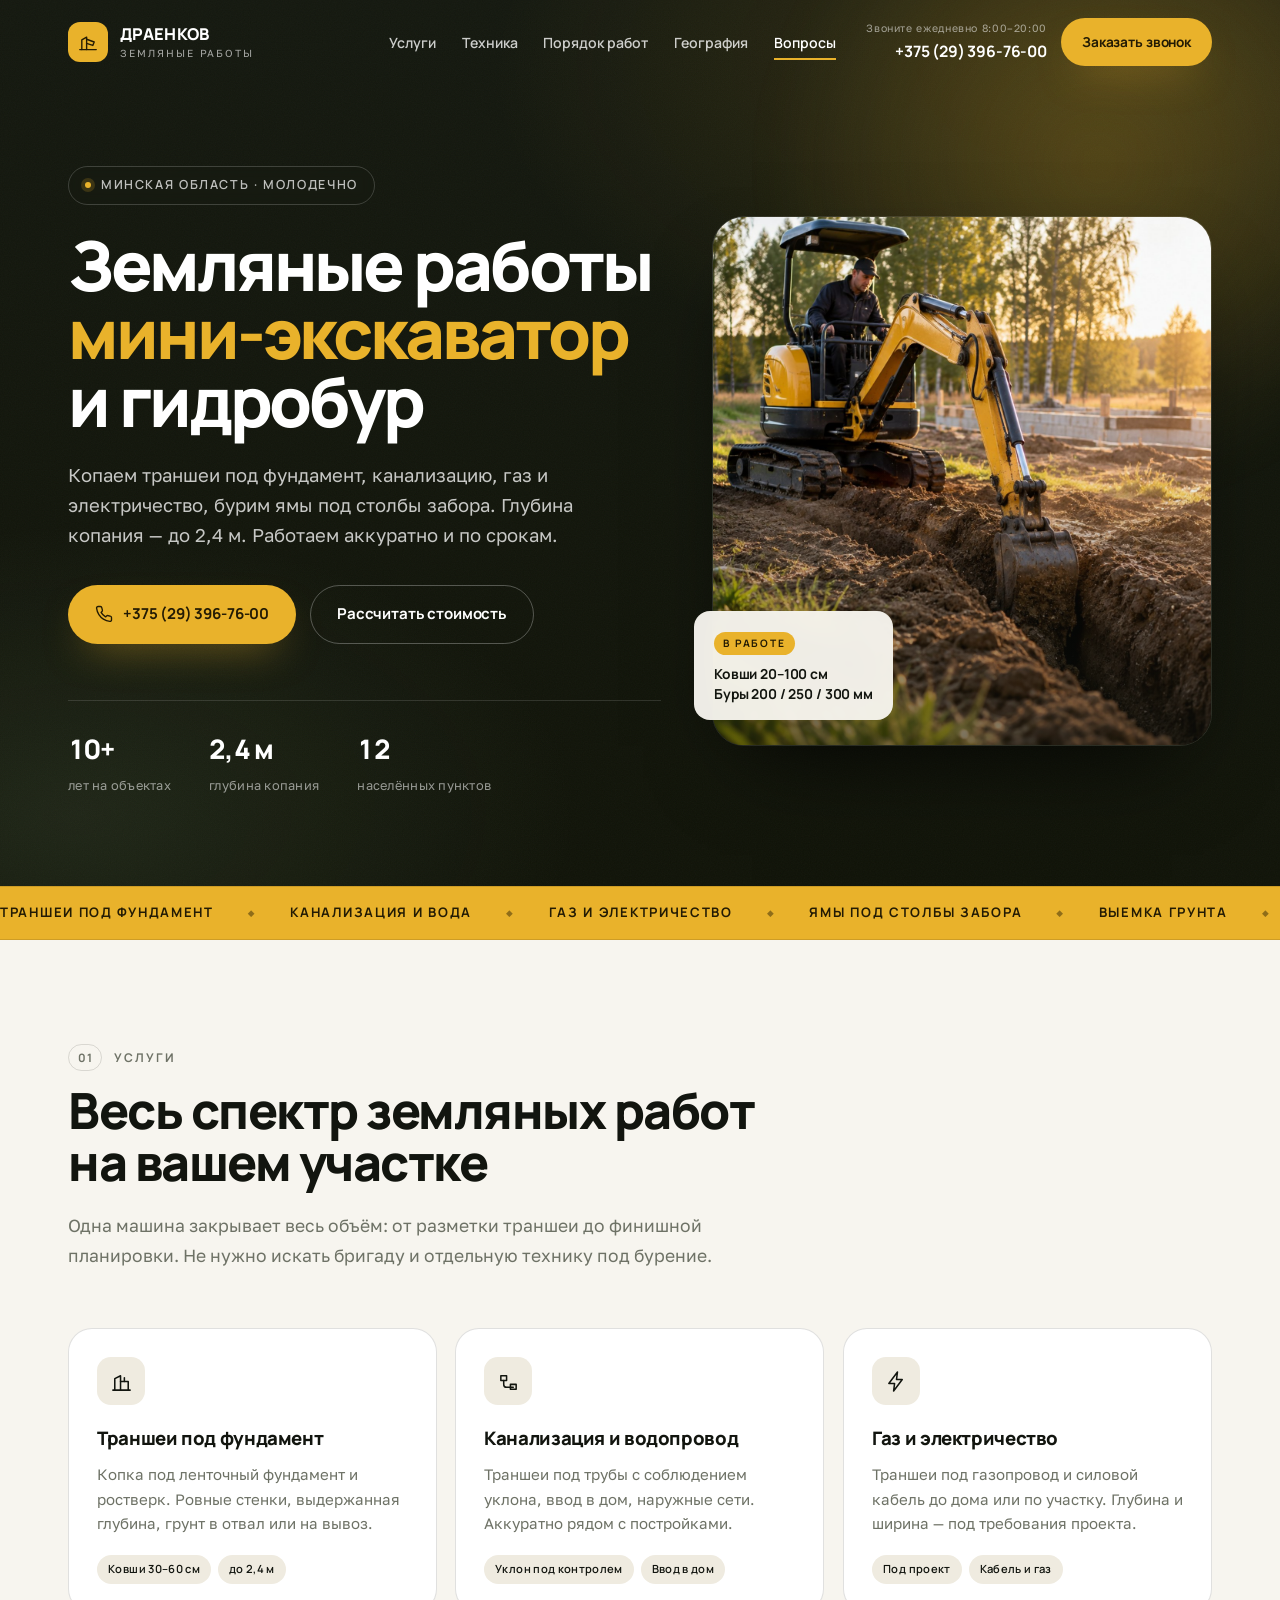
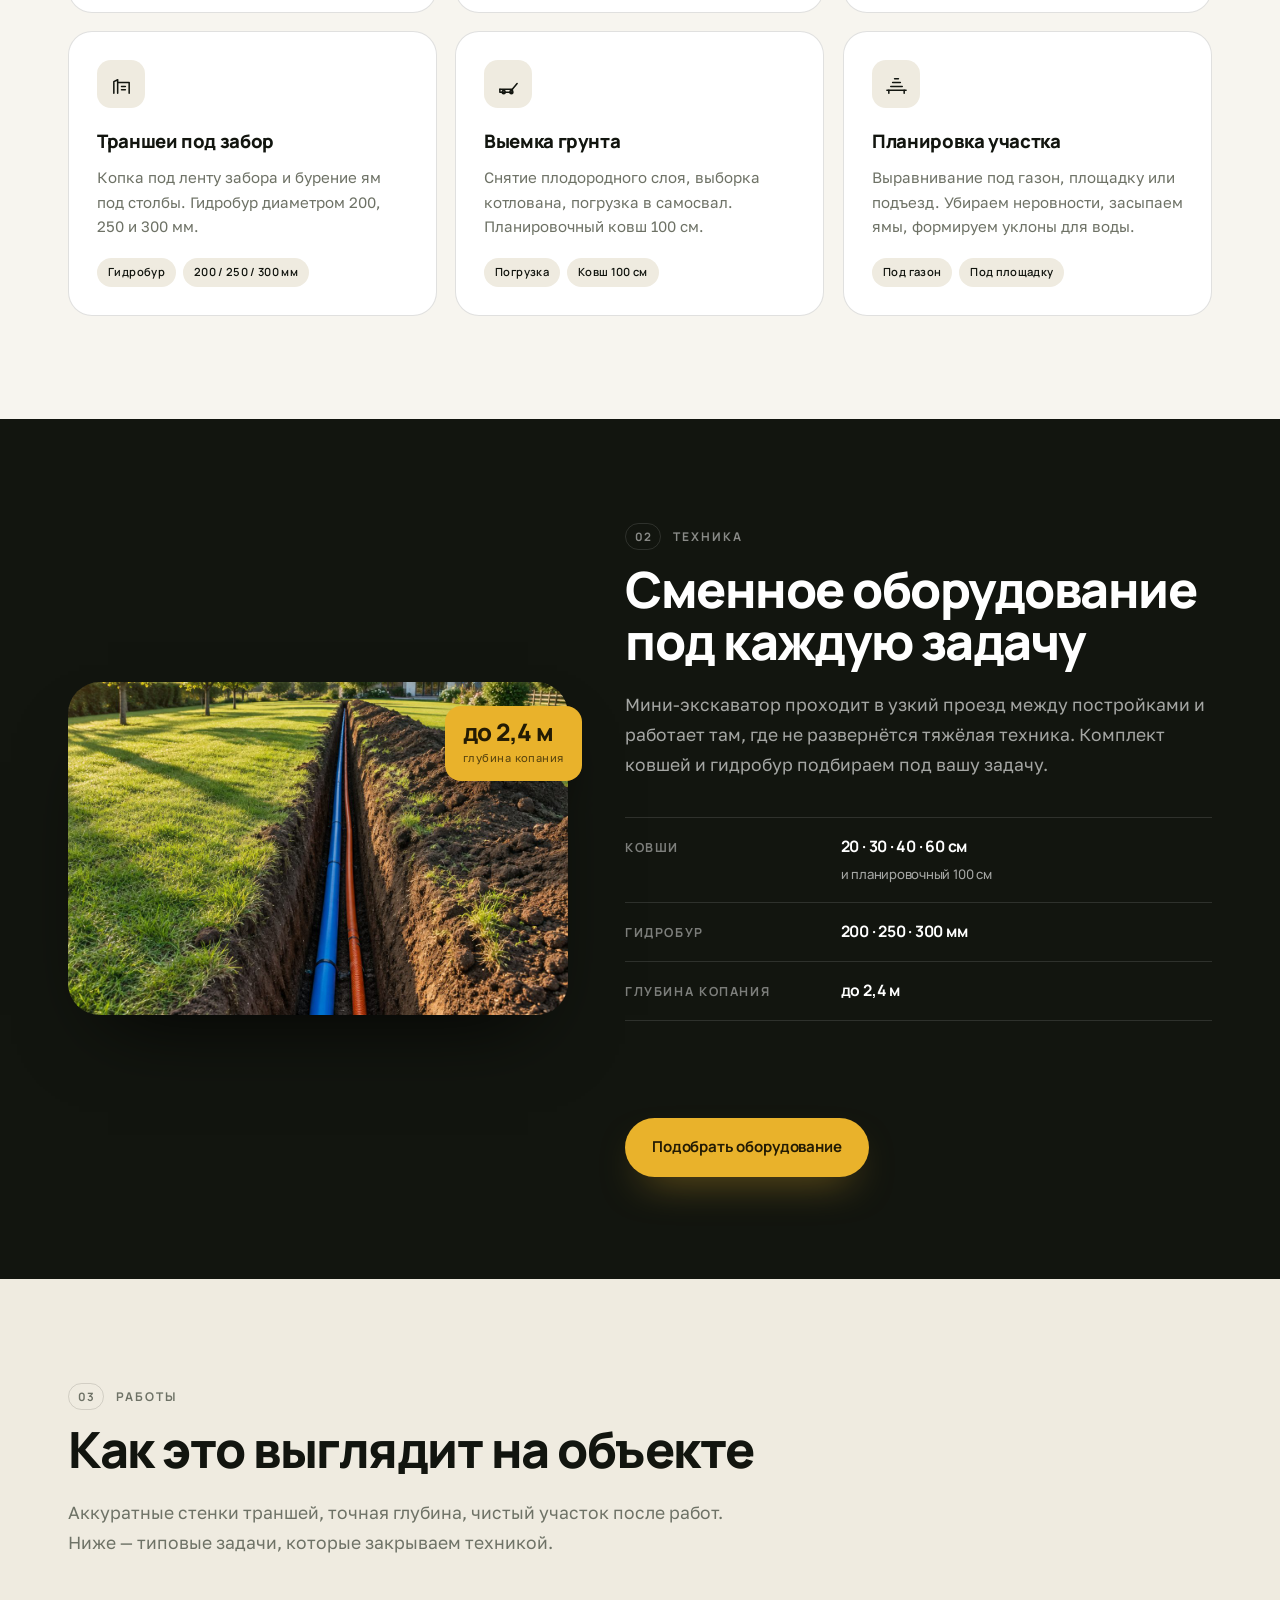
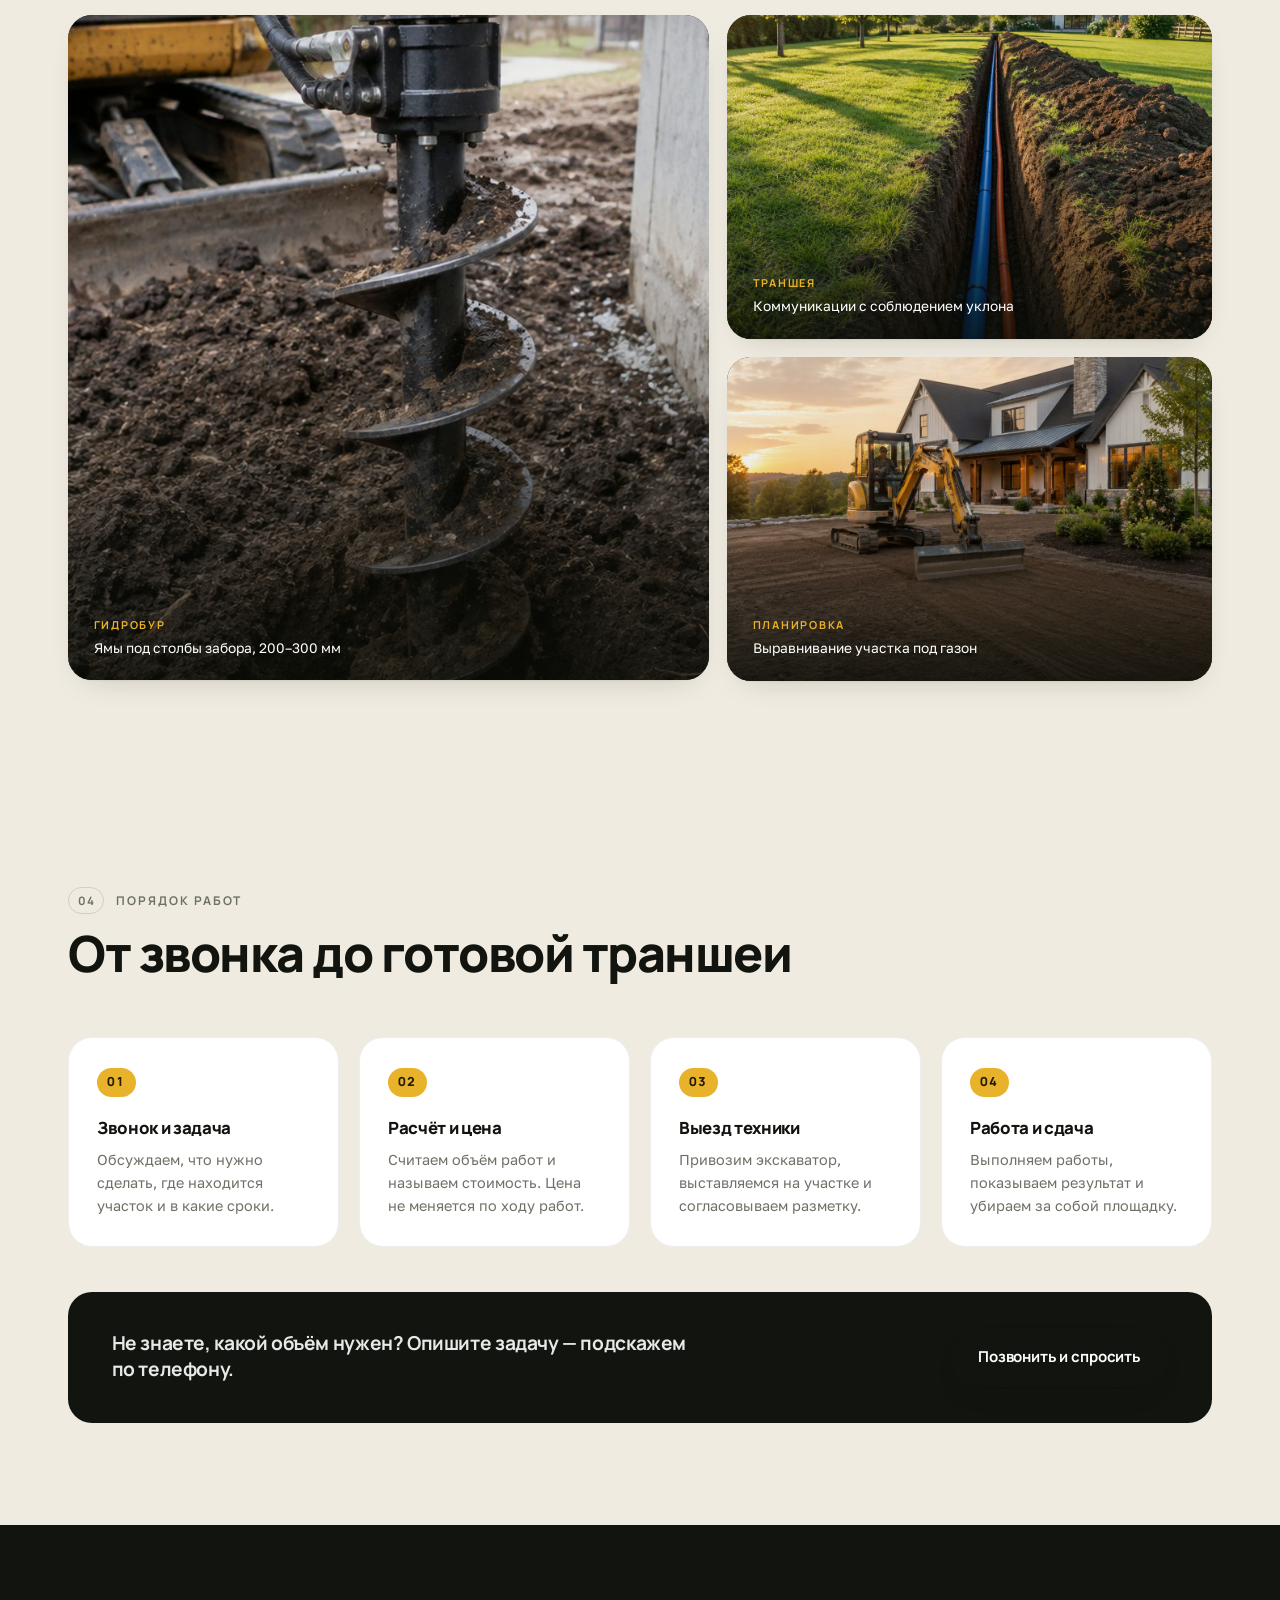
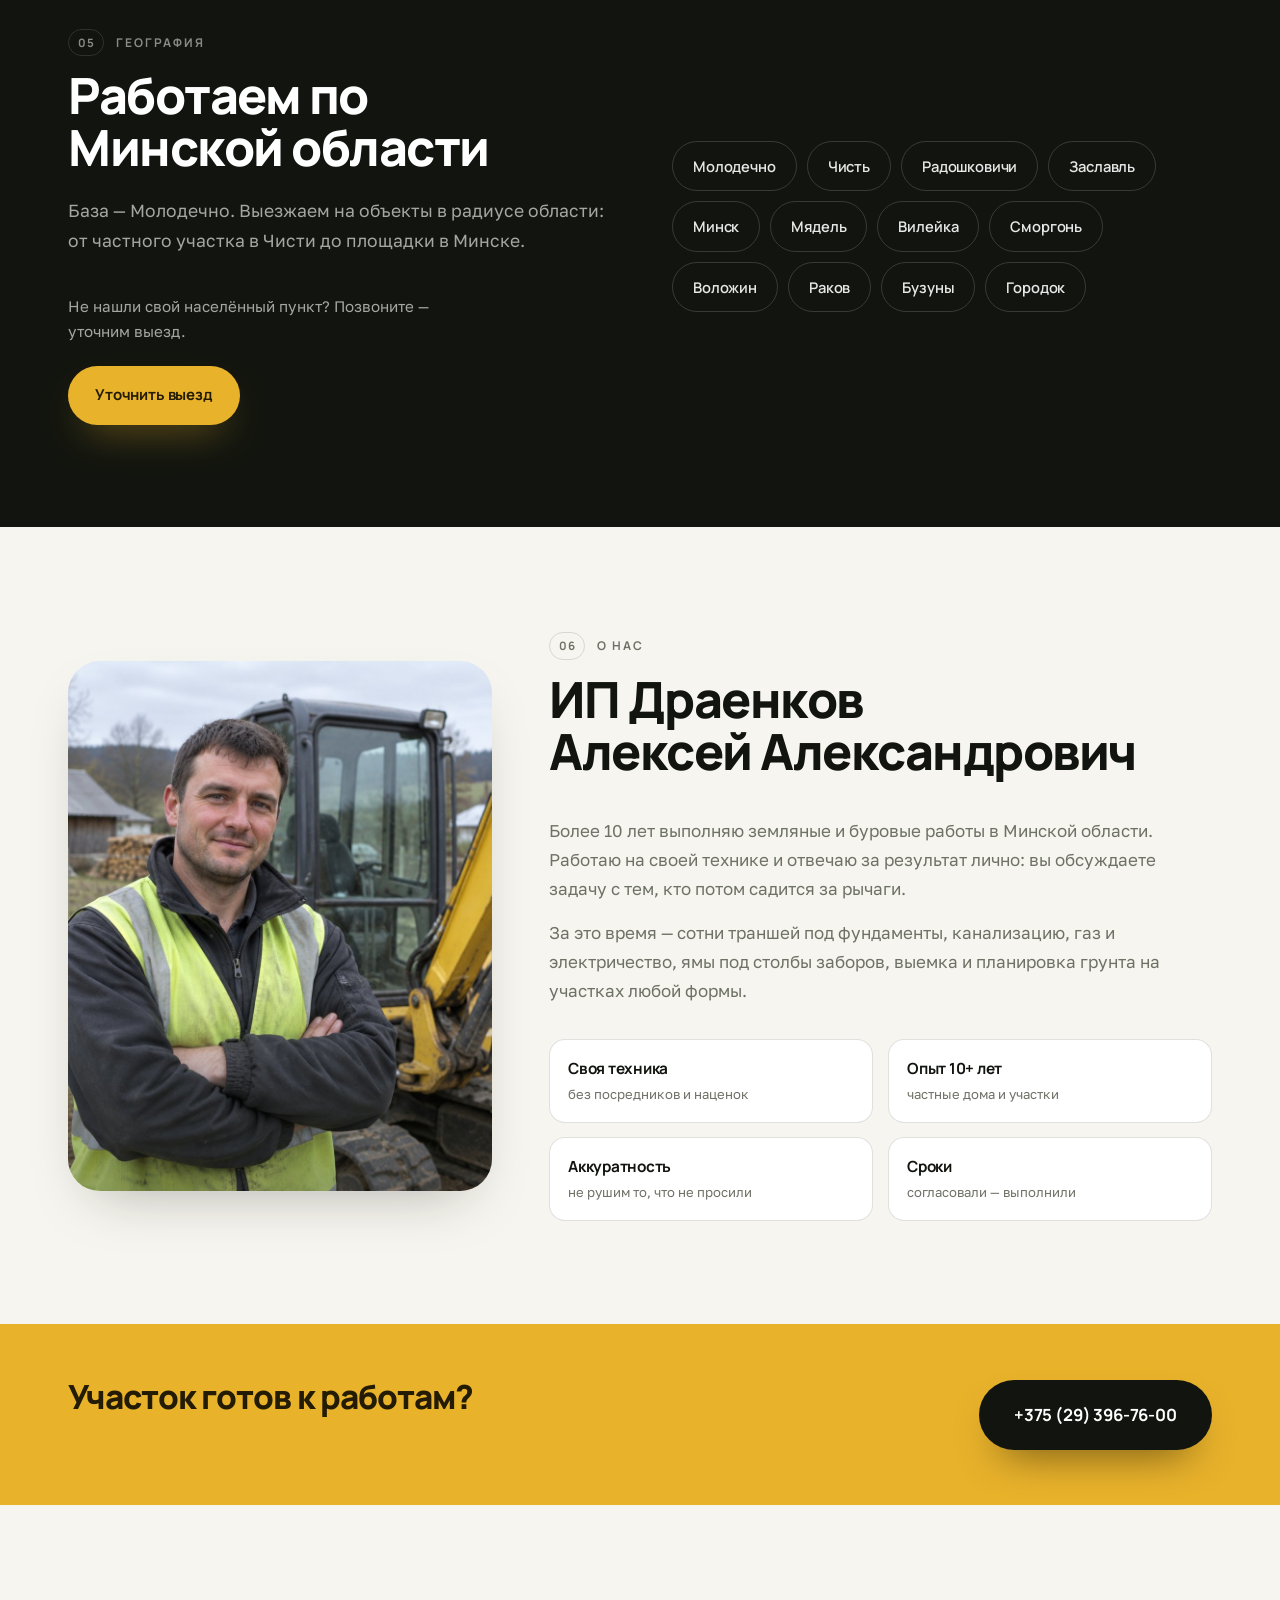
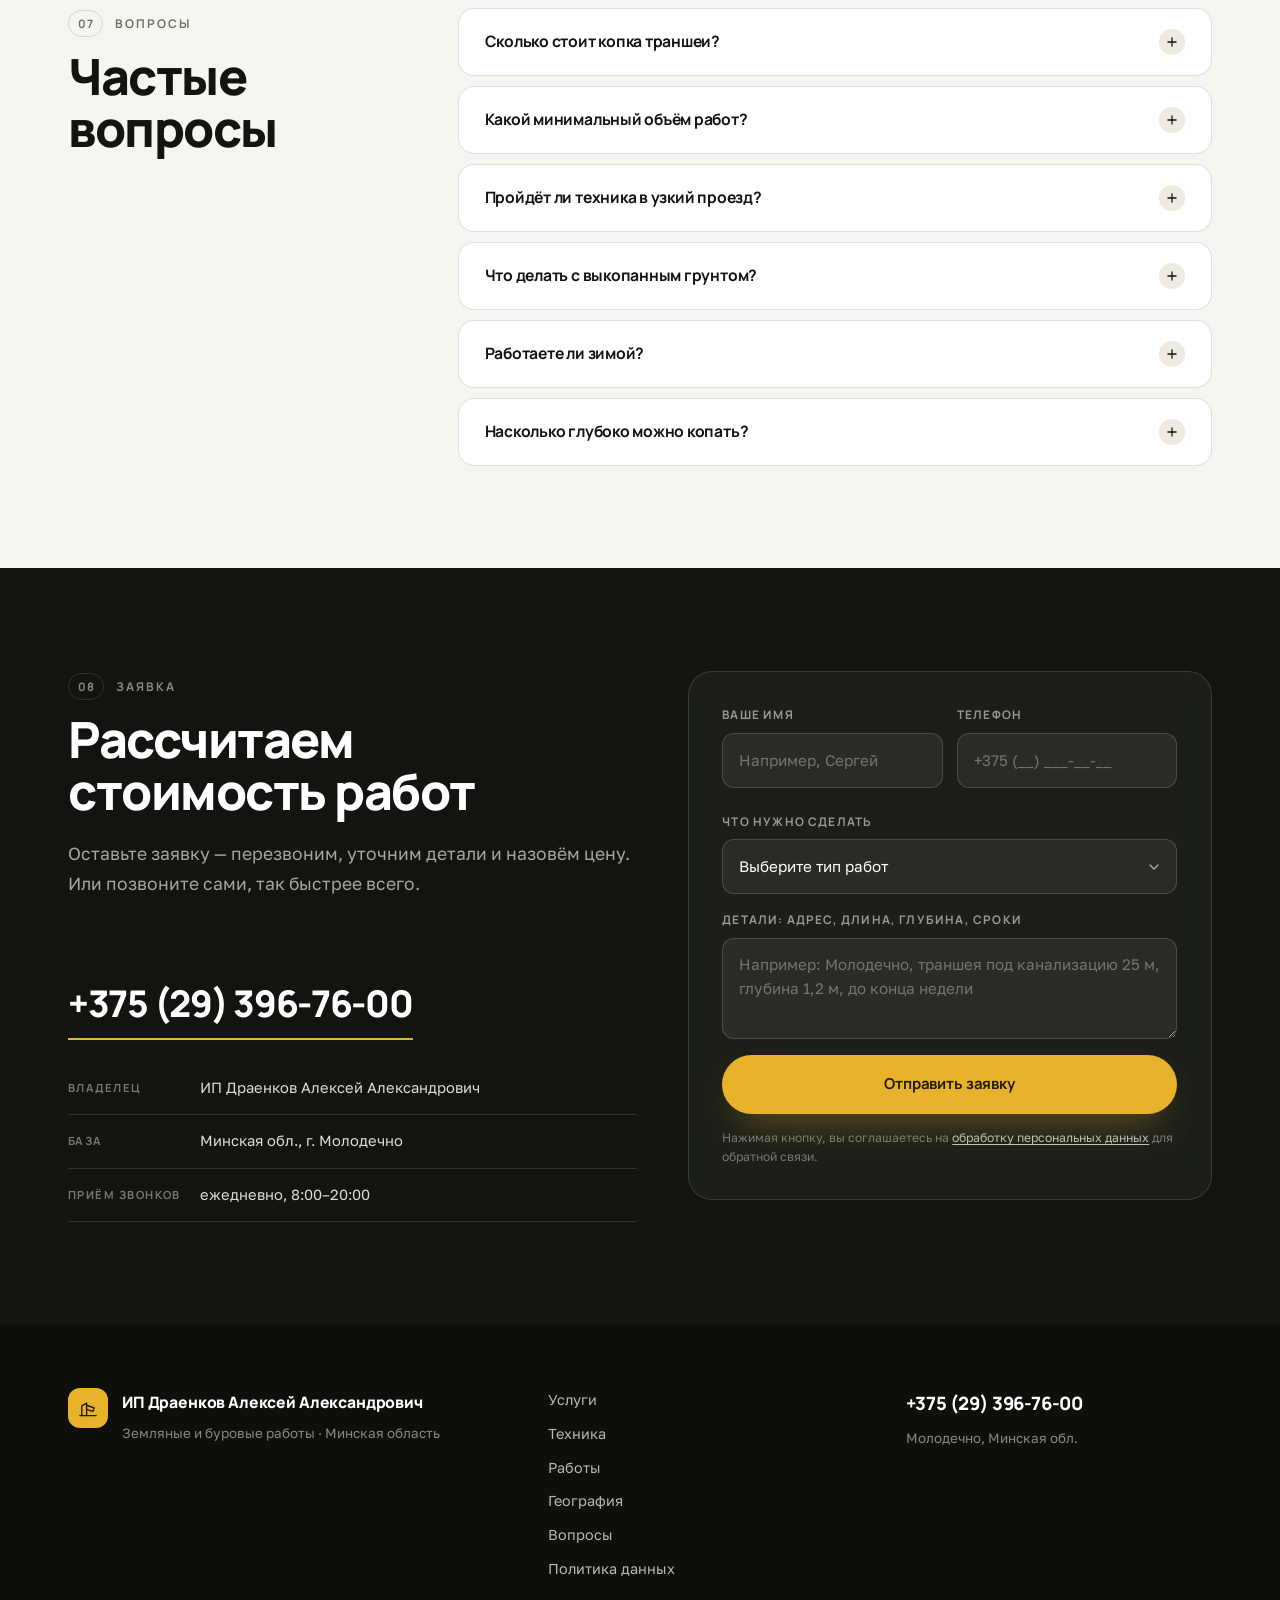
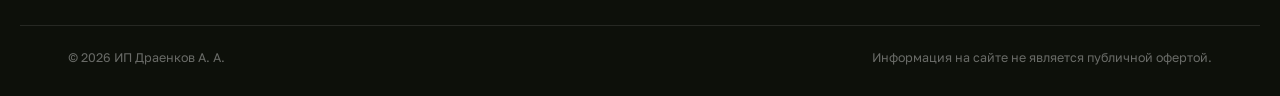
==== commit 438727ee: "Revert "Анти-слоп проход: убрать сгенерированный вид по чек-листам hallmark, unslop, anti-slop" This" ====
--- a/index.html
+++ b/index.html
@@ -3,43 +3,42 @@
 <head>
 <meta charset="utf-8">
 <meta name="viewport" content="width=device-width, initial-scale=1">
-<title>Земляные работы в Молодечно: мини-экскаватор и гидробур</title>
+<title>Земляные работы в Молодечно — мини-экскаватор и гидробур | ИП Драенков</title>
 <meta name="description" content="Аренда мини-экскаватора с гидробуром в Молодечно и по Минской области. Траншеи под фундамент, канализацию, газ, электричество, забор. Глубина копания до 2,4 м. Опыт более 10 лет. Телефон +375 (29) 396-76-00.">
 <meta name="keywords" content="мини-экскаватор Молодечно, аренда мини-экскаватора, гидробур, ямобур, земляные работы, копка траншей, траншея под фундамент, Минская область">
 <meta name="author" content="ИП Драенков Алексей Александрович">
 <meta name="robots" content="index, follow">
 <link rel="canonical" href="https://romjjjke.github.io/draenkov/">
-<meta name="theme-color" content="#191B15">
+<meta name="theme-color" content="#141712">
 
 <meta property="og:type" content="website">
 <meta property="og:locale" content="ru_RU">
-<meta property="og:site_name" content="ИП Драенков, земляные работы">
-<meta property="og:title" content="Земляные работы в Молодечно: мини-экскаватор и гидробур">
+<meta property="og:site_name" content="ИП Драенков — земляные работы">
+<meta property="og:title" content="Земляные работы в Молодечно — мини-экскаватор и гидробур">
 <meta property="og:description" content="Траншеи под фундамент, канализацию, газ, электричество и забор. Глубина до 2,4 м. Более 10 лет опыта. Выезд по Минской области.">
-<meta property="og:image" content="https://romjjjke.github.io/draenkov/assets/img/hero.jpg">
+<meta property="og:image" content="assets/img/hero.jpg">
 <meta property="og:url" content="https://romjjjke.github.io/draenkov/">
 <meta name="twitter:card" content="summary_large_image">
-<meta name="twitter:title" content="Земляные работы в Молодечно: мини-экскаватор и гидробур">
+<meta name="twitter:title" content="Земляные работы в Молодечно — мини-экскаватор и гидробур">
 <meta name="twitter:description" content="Копка траншей, выемка грунта, бурение ям под столбы. Опыт более 10 лет. +375 (29) 396-76-00">
-<meta name="twitter:image" content="https://romjjjke.github.io/draenkov/assets/img/hero.jpg">
+<meta name="twitter:image" content="assets/img/hero.jpg">
 
 <link rel="icon" href="favicon.svg" type="image/svg+xml">
 <link rel="apple-touch-icon" href="assets/img/hero.jpg">
 
 <link rel="preconnect" href="https://fonts.googleapis.com">
 <link rel="preconnect" href="https://fonts.gstatic.com" crossorigin>
-<link href="https://fonts.googleapis.com/css2?family=Golos+Text:wght@400;500;600&family=Manrope:wght@500;600;700&display=swap" rel="stylesheet">
+<link href="https://fonts.googleapis.com/css2?family=Golos+Text:wght@400;500;600&family=Manrope:wght@500;600;700;800&display=swap" rel="stylesheet">
 
 <script>document.documentElement.classList.add("js");</script>
 <link rel="stylesheet" href="assets/css/style.css">
-<noscript><style>.reveal{opacity:1;transform:none}</style></noscript>
 
 <script type="application/ld+json">
 {
   "@context": "https://schema.org",
   "@type": "LocalBusiness",
   "@id": "https://romjjjke.github.io/draenkov/#business",
-  "name": "ИП Драенков Алексей Александрович, земляные работы",
+  "name": "ИП Драенков Алексей Александрович — земляные работы",
   "description": "Аренда мини-экскаватора с гидробуром: траншеи под фундамент, канализацию, газ, электричество, забор, выемка грунта и планировка участка. Глубина копания до 2,4 м.",
   "image": "https://romjjjke.github.io/draenkov/assets/img/hero.jpg",
   "telephone": "+375293967600",
@@ -74,14 +73,14 @@
 
 <header class="header" id="header">
   <div class="wrap header__inner">
-    <a class="brand" href="#top" aria-label="Драенков, земляные работы, на главную">
+    <a class="brand" href="#top" aria-label="Драенков — земляные работы, на главную">
       <span class="brand__mark" aria-hidden="true">
         <svg viewBox="0 0 32 32" fill="none" stroke="currentColor" stroke-width="2" stroke-linecap="round" stroke-linejoin="round">
           <path d="M4 27h24"/><path d="M7 27V13l7-4v18"/><path d="M14 12l11 4-2 5-9-3"/>
         </svg>
       </span>
       <span class="brand__text">
-        <strong>Драенков</strong>
+        <strong>ДРАЕНКОВ</strong>
         <span>земляные работы</span>
       </span>
     </a>
@@ -89,7 +88,6 @@
     <nav class="nav" id="nav" aria-label="Основная навигация">
       <a href="#uslugi">Услуги</a>
       <a href="#tehnika">Техника</a>
-      <a href="#raboty">Работы</a>
       <a href="#kak-rabotaem">Порядок работ</a>
       <a href="#geografiya">География</a>
       <a href="#voprosy">Вопросы</a>
@@ -97,9 +95,10 @@
 
     <div class="header__actions">
       <a class="header__phone" href="tel:+375293967600">
-        <span class="header__phone-label">Ежедневно с 8:00 до 20:00</span>
+        <span class="header__phone-label">Звоните ежедневно 8:00–20:00</span>
         <span class="header__phone-number">+375 (29) 396-76-00</span>
       </a>
+      <a class="btn btn--accent btn--sm" href="#zayavka">Заказать звонок</a>
       <a class="header__call" href="tel:+375293967600" aria-label="Позвонить">
         <svg viewBox="0 0 24 24" fill="none" stroke="currentColor" stroke-width="1.8" stroke-linecap="round" stroke-linejoin="round" aria-hidden="true"><path d="M22 16.9v3a2 2 0 0 1-2.2 2 19.8 19.8 0 0 1-8.6-3.1 19.5 19.5 0 0 1-6-6A19.8 19.8 0 0 1 2.1 4.2 2 2 0 0 1 4.1 2h3a2 2 0 0 1 2 1.7c.1 1 .4 1.9.7 2.8a2 2 0 0 1-.5 2.1L8.1 9.9a16 16 0 0 0 6 6l1.3-1.3a2 2 0 0 1 2.1-.5c.9.3 1.8.6 2.8.7a2 2 0 0 1 1.7 2Z"/></svg>
       </a>
@@ -112,6 +111,7 @@
 
 <div class="menu" id="menu" aria-hidden="true">
   <div class="menu__inner">
+    <p class="menu__label">Молодечно · Минская область</p>
     <nav class="menu__nav" aria-label="Мобильная навигация">
       <a href="#uslugi">Услуги</a>
       <a href="#tehnika">Техника</a>
@@ -119,382 +119,451 @@
       <a href="#kak-rabotaem">Порядок работ</a>
       <a href="#geografiya">География</a>
       <a href="#voprosy">Вопросы</a>
-      <a href="#zayavka">Заявка</a>
+      <a href="politika.html">Политика данных</a>
     </nav>
     <div class="menu__foot">
       <a class="menu__phone" href="tel:+375293967600">+375 (29) 396-76-00</a>
-      <span>Молодечно, Минская область</span>
+      <span>Ежедневно 8:00–20:00</span>
     </div>
   </div>
 </div>
 
 <main id="main">
 
+  <!-- HERO -->
   <section class="hero" id="top">
+    <div class="hero__glow" aria-hidden="true"></div>
     <div class="wrap hero__inner">
       <div class="hero__copy">
-        <h1>Земляные работы мини-экскаватором в Молодечно</h1>
-        <p class="hero__lede">
-          Траншеи под фундамент, канализацию, газ и электричество, ямы под столбы
-          забора. Глубина копания до 2,4 м, выезд по Минской области.
+        <p class="eyebrow reveal">
+          <span class="dot" aria-hidden="true"></span>
+          Минская область · Молодечно
         </p>
-        <div class="hero__actions">
-          <a class="btn" href="tel:+375293967600">Позвонить</a>
-          <a class="link-quiet" href="#zayavka">Оставить заявку на расчёт</a>
+        <h1 class="reveal">
+          Земляные работы<br>
+          <span class="hl">мини-экскаватор</span><br>
+          и гидробур
+        </h1>
+        <p class="lead reveal">
+          Копаем траншеи под фундамент, канализацию, газ и электричество,
+          бурим ямы под столбы забора. Глубина копания — до 2,4 м.
+          Работаем аккуратно и по срокам.
+        </p>
+
+        <div class="hero__cta reveal">
+          <a class="btn btn--accent" href="tel:+375293967600">
+            <svg viewBox="0 0 24 24" fill="none" stroke="currentColor" stroke-width="1.8" stroke-linecap="round" stroke-linejoin="round" aria-hidden="true"><path d="M22 16.9v3a2 2 0 0 1-2.2 2 19.8 19.8 0 0 1-8.6-3.1 19.5 19.5 0 0 1-6-6A19.8 19.8 0 0 1 2.1 4.2 2 2 0 0 1 4.1 2h3a2 2 0 0 1 2 1.7c.1 1 .4 1.9.7 2.8a2 2 0 0 1-.5 2.1L8.1 9.9a16 16 0 0 0 6 6l1.3-1.3a2 2 0 0 1 2.1-.5c.9.3 1.8.6 2.8.7a2 2 0 0 1 1.7 2Z"/></svg>
+            +375 (29) 396-76-00
+          </a>
+          <a class="btn btn--ghost" href="#zayavka">Рассчитать стоимость</a>
         </div>
-      </div>
-
-      <figure class="hero__media">
-        <img src="assets/img/hero.jpg" width="1400" height="1400" alt="Мини-экскаватор копает траншею на участке под Молодечно" fetchpriority="high" decoding="async">
-        <figcaption>Гусеничный мини-экскаватор, ковш 40 см. Проходит в проезд шириной от 1,5 м.</figcaption>
-      </figure>
-    </div>
-
+
+        <ul class="hero__facts reveal">
+          <li><strong>10+</strong><span>лет на объектах</span></li>
+          <li><strong>2,4 м</strong><span>глубина копания</span></li>
+          <li><strong>12</strong><span>населённых пунктов</span></li>
+        </ul>
+      </div>
+
+      <div class="hero__media reveal">
+        <figure class="hero__shot">
+          <img src="assets/img/hero.jpg" width="1400" height="1400" alt="Мини-экскаватор копает траншею на участке под Молодечно" fetchpriority="high" decoding="async">
+        </figure>
+        <div class="hero__badge">
+          <span class="hero__badge-label">В работе</span>
+          <p>Ковши 20–100 см<br>Буры 200 / 250 / 300 мм</p>
+        </div>
+      </div>
+    </div>
+  </section>
+
+  <!-- STRIP -->
+  <div class="strip" aria-label="Ключевые преимущества">
+    <div class="strip__track">
+      <span>Траншеи под фундамент</span><span aria-hidden="true">◆</span>
+      <span>Канализация и вода</span><span aria-hidden="true">◆</span>
+      <span>Газ и электричество</span><span aria-hidden="true">◆</span>
+      <span>Ямы под столбы забора</span><span aria-hidden="true">◆</span>
+      <span>Выемка грунта</span><span aria-hidden="true">◆</span>
+      <span>Планировка участка</span><span aria-hidden="true">◆</span>
+      <span>Траншеи под фундамент</span><span aria-hidden="true">◆</span>
+      <span>Канализация и вода</span><span aria-hidden="true">◆</span>
+      <span>Газ и электричество</span><span aria-hidden="true">◆</span>
+      <span>Ямы под столбы забора</span><span aria-hidden="true">◆</span>
+      <span>Выемка грунта</span><span aria-hidden="true">◆</span>
+      <span>Планировка участка</span><span aria-hidden="true">◆</span>
+    </div>
+  </div>
+
+  <!-- SERVICES -->
+  <section class="section services" id="uslugi">
     <div class="wrap">
-      <dl class="facts">
-        <div class="facts__item"><dt>Опыт работы</dt><dd>больше 10 лет</dd></div>
-        <div class="facts__item"><dt>Глубина копания</dt><dd>до 2,4 м</dd></div>
-        <div class="facts__item"><dt>Ковши</dt><dd>20, 30, 40, 60, 100 см</dd></div>
-        <div class="facts__item"><dt>Гидробур</dt><dd>200, 250, 300 мм</dd></div>
-      </dl>
-    </div>
-  </section>
-
-  <section class="section" id="uslugi">
-    <div class="wrap">
-      <div class="section__head">
-        <h2>Что копаем и бурим</h2>
-        <p class="section__intro">
-          Работы ведутся одной машиной: ковши от 20 до 100 см и гидробур трёх
-          диаметров. За смену закрываем и короткую траншею под ввод воды, и
-          выборку грунта под дом.
+      <header class="section__head">
+        <p class="label reveal"><span>01</span> Услуги</p>
+        <h2 class="reveal">Весь спектр земляных работ<br>на вашем участке</h2>
+        <p class="section__intro reveal">
+          Одна машина закрывает весь объём: от разметки траншеи до финишной
+          планировки. Не нужно искать бригаду и отдельную технику под бурение.
         </p>
-      </div>
-
-      <div class="rows">
-        <article class="row reveal">
+      </header>
+
+      <div class="cards">
+        <article class="card reveal">
+          <span class="card__icon" aria-hidden="true">
+            <svg viewBox="0 0 24 24" fill="none" stroke="currentColor" stroke-width="1.6" stroke-linecap="round" stroke-linejoin="round"><path d="M3 21h18"/><path d="M5 21V9l6-3v15"/><path d="M11 12h8v9"/><path d="M15 12V8"/></svg>
+          </span>
           <h3>Траншеи под фундамент</h3>
-          <p>Копка под ленточный фундамент и ростверк. Стенки ровные, глубина выдержана, грунт в отвал или на вывоз.</p>
-          <span class="row__meta">ковши 30, 40, 60 см</span>
+          <p>Копка под ленточный фундамент и ростверк. Ровные стенки, выдержанная глубина, грунт в отвал или на вывоз.</p>
+          <ul class="card__tags"><li>Ковши 30–60 см</li><li>до 2,4 м</li></ul>
         </article>
-        <article class="row reveal">
+
+        <article class="card reveal">
+          <span class="card__icon" aria-hidden="true">
+            <svg viewBox="0 0 24 24" fill="none" stroke="currentColor" stroke-width="1.6" stroke-linecap="round" stroke-linejoin="round"><path d="M4 6h6v5H4z"/><path d="M7 11v4a3 3 0 0 0 3 3h7"/><path d="M14 15h6v5h-6z"/></svg>
+          </span>
           <h3>Канализация и водопровод</h3>
-          <p>Наружные сети и ввод в дом. Уклон держим по нивелиру, дно зачищаем под трубу.</p>
-          <span class="row__meta">глубина до 2,4 м</span>
+          <p>Траншеи под трубы с соблюдением уклона, ввод в дом, наружные сети. Аккуратно рядом с постройками.</p>
+          <ul class="card__tags"><li>Уклон под контролем</li><li>Ввод в дом</li></ul>
         </article>
-        <article class="row reveal">
+
+        <article class="card reveal">
+          <span class="card__icon" aria-hidden="true">
+            <svg viewBox="0 0 24 24" fill="none" stroke="currentColor" stroke-width="1.6" stroke-linecap="round" stroke-linejoin="round"><path d="M13 2 4 14h6l-1 8 9-12h-6l1-8Z"/></svg>
+          </span>
           <h3>Газ и электричество</h3>
-          <p>Траншеи под газопровод и силовой кабель по проекту: ширина и глубина под требования заказчика.</p>
-          <span class="row__meta">ширина под проект</span>
+          <p>Траншеи под газопровод и силовой кабель до дома или по участку. Глубина и ширина — под требования проекта.</p>
+          <ul class="card__tags"><li>Под проект</li><li>Кабель и газ</li></ul>
         </article>
-        <article class="row reveal">
-          <h3>Траншеи и ямы под забор</h3>
-          <p>Копка под ленту забора и бурение ям под столбы. Работаем вдоль границы участка, не задевая постройки.</p>
-          <span class="row__meta">гидробур 200, 250, 300 мм</span>
+
+        <article class="card reveal">
+          <span class="card__icon" aria-hidden="true">
+            <svg viewBox="0 0 24 24" fill="none" stroke="currentColor" stroke-width="1.6" stroke-linecap="round" stroke-linejoin="round"><path d="M4 21V9l4-2v14"/><path d="M8 10h12v11"/><path d="M12 14h4"/><path d="M12 17.5h4"/></svg>
+          </span>
+          <h3>Траншеи под забор</h3>
+          <p>Копка под ленту забора и бурение ям под столбы. Гидробур диаметром 200, 250 и 300 мм.</p>
+          <ul class="card__tags"><li>Гидробур</li><li>200 / 250 / 300 мм</li></ul>
         </article>
-        <article class="row reveal">
+
+        <article class="card reveal">
+          <span class="card__icon" aria-hidden="true">
+            <svg viewBox="0 0 24 24" fill="none" stroke="currentColor" stroke-width="1.6" stroke-linecap="round" stroke-linejoin="round"><path d="M3 17h13l5-6"/><path d="M3 17v3h13v-3"/><circle cx="7" cy="20" r="1.6"/><circle cx="15" cy="20" r="1.6"/></svg>
+          </span>
           <h3>Выемка грунта</h3>
           <p>Снятие плодородного слоя, выборка котлована, погрузка в самосвал. Планировочный ковш 100 см.</p>
-          <span class="row__meta">погрузка в самосвал</span>
+          <ul class="card__tags"><li>Погрузка</li><li>Ковш 100 см</li></ul>
         </article>
-        <article class="row reveal">
+
+        <article class="card reveal">
+          <span class="card__icon" aria-hidden="true">
+            <svg viewBox="0 0 24 24" fill="none" stroke="currentColor" stroke-width="1.6" stroke-linecap="round" stroke-linejoin="round"><path d="M2 18h20"/><path d="M4 18v3"/><path d="M20 18v3"/><path d="M6 14h12"/><path d="M8 10h8"/><path d="M10 6h4"/></svg>
+          </span>
           <h3>Планировка участка</h3>
-          <p>Выравнивание под газон, площадку или подъезд. Убираем неровности и формируем уклон для воды.</p>
-          <span class="row__meta">под газон и площадку</span>
+          <p>Выравнивание под газон, площадку или подъезд. Убираем неровности, засыпаем ямы, формируем уклоны для воды.</p>
+          <ul class="card__tags"><li>Под газон</li><li>Под площадку</li></ul>
         </article>
       </div>
     </div>
   </section>
 
-  <section class="section section--dark" id="tehnika">
+  <!-- EQUIPMENT -->
+  <section class="section section--dark equipment" id="tehnika">
+    <div class="wrap equipment__inner">
+      <div class="equipment__media reveal">
+        <img src="assets/img/trench.jpg" width="1200" height="800" alt="Готовая траншея с уложенными коммуникациями" loading="lazy" decoding="async">
+        <div class="equipment__note">
+          <strong>до 2,4 м</strong>
+          <span>глубина копания</span>
+        </div>
+      </div>
+
+      <div class="equipment__copy">
+        <header class="section__head section__head--left">
+          <p class="label reveal"><span>02</span> Техника</p>
+          <h2 class="reveal">Сменное оборудование<br>под каждую задачу</h2>
+          <p class="section__intro reveal">
+            Мини-экскаватор проходит в узкий проезд между постройками и работает
+            там, где не развернётся тяжёлая техника. Комплект ковшей и гидробур
+            подбираем под вашу задачу.
+          </p>
+        </header>
+
+        <div class="spec">
+          <div class="spec__row reveal">
+            <span class="spec__key">Ковши</span>
+            <span class="spec__val">20 · 30 · 40 · 60 см <em>и планировочный 100 см</em></span>
+          </div>
+          <div class="spec__row reveal">
+            <span class="spec__key">Гидробур</span>
+            <span class="spec__val">200 · 250 · 300 мм</span>
+          </div>
+          <div class="spec__row reveal">
+            <span class="spec__key">Глубина копания</span>
+            <span class="spec__val">до 2,4 м</span>
+          </div>
+          <div class="spec__row reveal">
+            <span class="spec__key">Тип работ</span>
+            <span class="spec__val">буровые и земляные</span>
+          </div>
+        </div>
+
+        <a class="btn btn--accent reveal" href="#zayavka">Подобрать оборудование</a>
+      </div>
+    </div>
+  </section>
+
+
+  <!-- GALLERY -->
+  <section class="section gallery" id="raboty">
     <div class="wrap">
-      <div class="section__head">
-        <h2>Техника и сменное оборудование</h2>
-        <p class="section__intro">
-          Мини-экскаватор на гусеничном ходу: проходит между постройками и не
-          разрывает двор так, как это делает колёсная техника. Комплект ковшей и
-          гидробур подбираем под задачу.
+      <header class="section__head">
+        <p class="label reveal"><span>03</span> Работы</p>
+        <h2 class="reveal">Как это выглядит на объекте</h2>
+        <p class="section__intro reveal">
+          Аккуратные стенки траншей, точная глубина, чистый участок после работ.
+          Ниже — типовые задачи, которые закрываем техникой.
         </p>
-      </div>
-
-      <div class="split">
-        <div class="split__body">
-          <table class="spec">
-            <caption class="visually-hidden">Характеристики техники и оборудования</caption>
-            <tbody>
-              <tr><th scope="row">Ковши</th><td>20, 30, 40, 60 см</td></tr>
-              <tr><th scope="row">Планировочный ковш</th><td>100 см</td></tr>
-              <tr><th scope="row">Гидробур</th><td>200, 250, 300 мм</td></tr>
-              <tr><th scope="row">Глубина копания</th><td>до 2,4 м</td></tr>
-              <tr><th scope="row">Тип работ</th><td>буровые и земляные</td></tr>
-            </tbody>
-          </table>
-
-          <div class="scale">
-            <p class="scale__title">Ширина ковша в сантиметрах</p>
-            <div class="scale__bars">
-              <div class="scale__row"><b>20</b><span class="scale__track"><i style="--w:20"></i></span></div>
-              <div class="scale__row"><b>30</b><span class="scale__track"><i style="--w:30"></i></span></div>
-              <div class="scale__row"><b>40</b><span class="scale__track"><i style="--w:40"></i></span></div>
-              <div class="scale__row"><b>60</b><span class="scale__track"><i style="--w:60"></i></span></div>
-              <div class="scale__row"><b>100</b><span class="scale__track"><i style="--w:100"></i></span></div>
-            </div>
-            <p class="scale__note">Узкие ковши под кабель и трубу, широкий под грунт и планировку.</p>
-          </div>
-        </div>
-
-        <figure class="split__media">
+      </header>
+
+      <div class="gallery__grid">
+        <figure class="gallery__item gallery__item--tall reveal">
+          <img src="assets/img/drill.jpg" width="1200" height="800" alt="Гидробур бурит яму под столб забора" loading="lazy" decoding="async">
+          <figcaption><span>Гидробур</span>Ямы под столбы забора, 200–300 мм</figcaption>
+        </figure>
+        <figure class="gallery__item reveal">
           <img src="assets/img/trench.jpg" width="1200" height="800" alt="Траншея с уложенными коммуникациями" loading="lazy" decoding="async">
-          <figcaption>Траншея под коммуникации. Глубина 1,2 м, ширина по ковшу 40 см.</figcaption>
+          <figcaption><span>Траншея</span>Коммуникации с соблюдением уклона</figcaption>
         </figure>
-      </div>
-    </div>
-  </section>
-
-  <section class="section" id="raboty">
+        <figure class="gallery__item reveal">
+          <img src="assets/img/landscape.jpg" width="1200" height="800" alt="Планировка участка мини-экскаватором" loading="lazy" decoding="async">
+          <figcaption><span>Планировка</span>Выравнивание участка под газон</figcaption>
+        </figure>
+      </div>
+    </div>
+  </section>
+
+  <!-- PROCESS -->
+  <section class="section process" id="kak-rabotaem">
     <div class="wrap">
-      <div class="section__head">
-        <h2>Как это выглядит на объекте</h2>
-        <p class="section__intro">
-          Три типовые задачи: бурение под столбы, траншея под сети и планировка
-          участка перед газоном.
-        </p>
-      </div>
-
-      <div class="gallery">
-        <figure class="gallery__item gallery__item--tall">
-          <img src="assets/img/drill.jpg" width="1200" height="800" alt="Гидробур бурит яму под столб забора" loading="lazy" decoding="async">
-          <figcaption>Гидробур 250 мм, ямы под столбы забора</figcaption>
-        </figure>
-        <figure class="gallery__item">
-          <img src="assets/img/trench.jpg" width="1200" height="800" alt="Траншея под коммуникации с уложенными трубами" loading="lazy" decoding="async">
-          <figcaption>Траншея под сети с соблюдением уклона</figcaption>
-        </figure>
-        <figure class="gallery__item">
-          <img src="assets/img/landscape.jpg" width="1200" height="800" alt="Планировка участка мини-экскаватором" loading="lazy" decoding="async">
-          <figcaption>Планировка участка под газон</figcaption>
-        </figure>
-      </div>
-    </div>
-  </section>
-
-  <section class="section" id="kak-rabotaem">
-    <div class="wrap">
-      <div class="section__head">
-        <h2>От звонка до готовой траншеи</h2>
-      </div>
+      <header class="section__head">
+        <p class="label reveal"><span>04</span> Порядок работ</p>
+        <h2 class="reveal">От звонка до готовой траншеи</h2>
+      </header>
 
       <ol class="steps">
         <li class="step reveal">
-          <span class="step__num">1</span>
+          <span class="step__num">01</span>
           <h3>Звонок и задача</h3>
-          <p>Обсуждаем, что нужно сделать, где участок и в какие сроки.</p>
+          <p>Обсуждаем, что нужно сделать, где находится участок и в какие сроки.</p>
         </li>
         <li class="step reveal">
-          <span class="step__num">2</span>
+          <span class="step__num">02</span>
           <h3>Расчёт и цена</h3>
-          <p>Считаем объём работ и называем стоимость до выезда техники.</p>
+          <p>Считаем объём работ и называем стоимость. Цена не меняется по ходу работ.</p>
         </li>
         <li class="step reveal">
-          <span class="step__num">3</span>
-          <h3>Выезд на участок</h3>
-          <p>Привозим экскаватор, выставляемся и согласовываем разметку.</p>
+          <span class="step__num">03</span>
+          <h3>Выезд техники</h3>
+          <p>Привозим экскаватор, выставляемся на участке и согласовываем разметку.</p>
         </li>
         <li class="step reveal">
-          <span class="step__num">4</span>
-          <h3>Работы и сдача</h3>
-          <p>Выполняем работы, показываем результат и убираем площадку.</p>
+          <span class="step__num">04</span>
+          <h3>Работа и сдача</h3>
+          <p>Выполняем работы, показываем результат и убираем за собой площадку.</p>
         </li>
       </ol>
-    </div>
-  </section>
-
-  <section class="section section--dark" id="geografiya">
-    <div class="wrap">
-      <div class="split split--even">
-        <div class="split__body">
-          <h2>Куда выезжаем</h2>
-          <p class="section__intro">
-            База в Молодечно. Работаем по Минской области: от частного участка в
-            Чисти до площадки в Минске.
+
+      <div class="process__cta reveal">
+        <p>Не знаете, какой объём нужен? Опишите задачу — подскажем по телефону.</p>
+        <a class="btn btn--dark" href="tel:+375293967600">Позвонить и спросить</a>
+      </div>
+    </div>
+  </section>
+
+  <!-- GEO -->
+  <section class="section section--dark geo" id="geografiya">
+    <div class="wrap geo__inner">
+      <div class="geo__copy">
+        <header class="section__head section__head--left">
+          <p class="label reveal"><span>05</span> География</p>
+          <h2 class="reveal">Работаем по Минской области</h2>
+          <p class="section__intro reveal">
+            База — Молодечно. Выезжаем на объекты в радиусе области:
+            от частного участка в Чисти до площадки в Минске.
           </p>
-          <p class="section__intro">
-            Если вашего населённого пункта нет в списке, позвоните и уточните
-            выезд.
-          </p>
-          <a class="btn" href="tel:+375293967600">Уточнить выезд</a>
-        </div>
-
-        <ul class="towns">
-          <li>Молодечно</li><li>Чисть</li><li>Радошковичи</li>
-          <li>Заславль</li><li>Минск</li><li>Мядель</li>
-          <li>Вилейка</li><li>Сморгонь</li><li>Воложин</li>
-          <li>Раков</li><li>Бузуны</li><li>Городок</li>
+        </header>
+        <p class="geo__hint reveal">Не нашли свой населённый пункт? Позвоните — уточним выезд.</p>
+        <a class="btn btn--accent reveal" href="tel:+375293967600">Уточнить выезд</a>
+      </div>
+
+      <ul class="geo__list reveal">
+        <li>Молодечно</li><li>Чисть</li><li>Радошковичи</li>
+        <li>Заславль</li><li>Минск</li><li>Мядель</li>
+        <li>Вилейка</li><li>Сморгонь</li><li>Воложин</li>
+        <li>Раков</li><li>Бузуны</li><li>Городок</li>
+      </ul>
+    </div>
+  </section>
+
+  <!-- ABOUT -->
+  <section class="section about" id="o-nas">
+    <div class="wrap about__inner">
+      <figure class="about__media reveal">
+        <img src="assets/img/owner.jpg" width="880" height="1100" alt="Алексей Драенков, владелец техники" loading="lazy" decoding="async">
+      </figure>
+      <div class="about__copy">
+        <header class="section__head section__head--left">
+          <p class="label reveal"><span>06</span> О нас</p>
+          <h2 class="reveal">ИП Драенков<br>Алексей Александрович</h2>
+        </header>
+        <p class="reveal">
+          Более 10 лет выполняю земляные и буровые работы в Минской области.
+          Работаю на своей технике и отвечаю за результат лично: вы обсуждаете
+          задачу с тем, кто потом садится за рычаги.
+        </p>
+        <p class="reveal">
+          За это время — сотни траншей под фундаменты, канализацию, газ и
+          электричество, ямы под столбы заборов, выемка и планировка грунта
+          на участках любой формы.
+        </p>
+
+        <ul class="about__list">
+          <li class="reveal"><strong>Своя техника</strong><span>без посредников и наценок</span></li>
+          <li class="reveal"><strong>Опыт 10+ лет</strong><span>частные дома и участки</span></li>
+          <li class="reveal"><strong>Аккуратность</strong><span>не рушим то, что не просили</span></li>
+          <li class="reveal"><strong>Сроки</strong><span>согласовали — выполнили</span></li>
         </ul>
       </div>
     </div>
   </section>
 
-  <section class="section" id="o-nas">
-    <div class="wrap">
-      <div class="split split--about">
-        <figure class="split__media split__media--portrait">
-          <img src="assets/img/owner.jpg" width="880" height="1100" alt="Алексей Драенков у мини-экскаватора" loading="lazy" decoding="async">
-        </figure>
-
-        <div class="split__body">
-          <h2>ИП Драенков Алексей Александрович</h2>
-          <p class="section__intro">
-            Больше 10 лет выполняю земляные и буровые работы в Минской области.
-            Работаю на своей технике, задачу обсуждаете с тем, кто потом садится
-            за рычаги.
-          </p>
-          <p class="section__intro">
-            В работе: траншеи под фундаменты, канализацию, газ и электричество,
-            ямы под столбы заборов, выемка и планировка грунта на участках любой
-            формы.
-          </p>
-
-          <dl class="facts facts--light">
-            <div class="facts__item"><dt>Техника</dt><dd>своя, без посредников</dd></div>
-            <div class="facts__item"><dt>Опыт</dt><dd>больше 10 лет</dd></div>
-            <div class="facts__item"><dt>Проезд</dt><dd>гусеничный ход, узкие дворы</dd></div>
-            <div class="facts__item"><dt>Сроки</dt><dd>согласовали и выполнили</dd></div>
-          </dl>
-        </div>
-      </div>
-    </div>
-  </section>
-
+  <!-- CTA BAND -->
   <section class="band">
     <div class="wrap band__inner">
       <div>
-        <h2>Участок готов к работам?</h2>
-        <p>Позвоните, назовём стоимость по телефону.</p>
-      </div>
-      <a class="btn btn--ink" href="tel:+375293967600">+375 (29) 396-76-00</a>
-    </div>
-  </section>
-
-  <section class="section" id="voprosy">
-    <div class="wrap">
-      <div class="split split--faq">
-        <div class="split__body">
-          <h2>Частые вопросы</h2>
-          <p class="section__intro">
-            Если чего-то нет в списке, проще позвонить: на большинство вопросов
-            отвечаем за пару минут.
+        <h2 class="reveal">Участок готов к работам?</h2>
+        <p class="reveal">Позвоните — назовём стоимость по телефону за пару минут.</p>
+      </div>
+      <a class="btn btn--accent btn--lg reveal" href="tel:+375293967600">+375 (29) 396-76-00</a>
+    </div>
+  </section>
+
+  <!-- FAQ -->
+  <section class="section faq" id="voprosy">
+    <div class="wrap faq__inner">
+      <header class="section__head section__head--left">
+        <p class="label reveal"><span>07</span> Вопросы</p>
+        <h2 class="reveal">Частые вопросы</h2>
+      </header>
+
+      <div class="faq__list">
+        <details class="faq__item reveal">
+          <summary>Сколько стоит копка траншеи?</summary>
+          <div class="faq__body">
+            <p>Цена зависит от длины и глубины траншеи, типа грунта, ширины ковша и подъезда к участку. Позвоните и опишите задачу — назовём стоимость сразу, без выезда.</p>
+          </div>
+        </details>
+        <details class="faq__item reveal">
+          <summary>Какой минимальный объём работ?</summary>
+          <div class="faq__body">
+            <p>Берём и небольшие задачи: несколько ям под столбы забора или короткая траншея под ввод воды. Условия по минимальному заказу уточняйте по телефону.</p>
+          </div>
+        </details>
+        <details class="faq__item reveal">
+          <summary>Пройдёт ли техника в узкий проезд?</summary>
+          <div class="faq__body">
+            <p>Мини-экскаватор на гусеничном ходу рассчитан именно на стеснённые условия: узкие проезды, участки с забором, работу между постройками. Габариты и проезд уточним при звонке.</p>
+          </div>
+        </details>
+        <details class="faq__item reveal">
+          <summary>Что делать с выкопанным грунтом?</summary>
+          <div class="faq__body">
+            <p>По умолчанию складываем грунт в отвал на участке. Если нужен вывоз — обсудим отдельно, это зависит от объёма и места разгрузки.</p>
+          </div>
+        </details>
+        <details class="faq__item reveal">
+          <summary>Работаете ли зимой?</summary>
+          <div class="faq__body">
+            <p>Да, работы возможны в холодное время. Промёрзший грунт требует больше времени, поэтому сроки и стоимость уточняются по погоде и состоянию участка.</p>
+          </div>
+        </details>
+        <details class="faq__item reveal">
+          <summary>Насколько глубоко можно копать?</summary>
+          <div class="faq__body">
+            <p>Глубина копания — до 2,4 м. Для большинства задач частного дома этого достаточно: фундамент, канализация, ввод газа и электричества.</p>
+          </div>
+        </details>
+      </div>
+    </div>
+  </section>
+
+  <!-- CONTACT -->
+  <section class="section section--dark contact" id="zayavka">
+    <div class="wrap contact__inner">
+      <div class="contact__copy">
+        <header class="section__head section__head--left">
+          <p class="label reveal"><span>08</span> Заявка</p>
+          <h2 class="reveal">Рассчитаем стоимость работ</h2>
+          <p class="section__intro reveal">
+            Оставьте заявку — перезвоним, уточним детали и назовём цену.
+            Или позвоните сами, так быстрее всего.
           </p>
-          <a class="link-quiet" href="tel:+375293967600">+375 (29) 396-76-00</a>
+        </header>
+
+        <a class="contact__phone reveal" href="tel:+375293967600">+375 (29) 396-76-00</a>
+
+        <ul class="contact__meta reveal">
+          <li><span>Владелец</span>ИП Драенков Алексей Александрович</li>
+          <li><span>База</span>Минская обл., г. Молодечно</li>
+          <li><span>Приём звонков</span>ежедневно, 8:00–20:00</li>
+        </ul>
+      </div>
+
+      <form class="form reveal" id="leadForm" novalidate>
+        <div class="form__row">
+          <label class="field">
+            <span>Ваше имя</span>
+            <input type="text" name="name" autocomplete="name" placeholder="Например, Сергей" required>
+            <em class="field__error" aria-live="polite"></em>
+          </label>
+          <label class="field">
+            <span>Телефон</span>
+            <input type="tel" name="phone" autocomplete="tel" inputmode="tel" placeholder="+375 (__) ___-__-__" required>
+            <em class="field__error" aria-live="polite"></em>
+          </label>
         </div>
 
-        <div class="faq">
-          <details class="faq__item reveal">
-            <summary>Сколько стоит копка траншеи?</summary>
-            <div class="faq__body">
-              <p>Цена зависит от длины и глубины траншеи, типа грунта, ширины ковша и подъезда к участку. Позвоните и опишите задачу, назовём стоимость сразу.</p>
-            </div>
-          </details>
-          <details class="faq__item reveal">
-            <summary>Какой минимальный объём работ?</summary>
-            <div class="faq__body">
-              <p>Берём и небольшие задачи: несколько ям под столбы забора или короткая траншея под ввод воды. Условия по минимальному заказу уточняйте по телефону.</p>
-            </div>
-          </details>
-          <details class="faq__item reveal">
-            <summary>Пройдёт ли техника в узкий проезд?</summary>
-            <div class="faq__body">
-              <p>Мини-экскаватор на гусеничном ходу рассчитан на стеснённые условия: узкие проезды, участки с забором, работа между постройками. Габариты и проезд уточним при звонке.</p>
-            </div>
-          </details>
-          <details class="faq__item reveal">
-            <summary>Что делать с выкопанным грунтом?</summary>
-            <div class="faq__body">
-              <p>По умолчанию складываем грунт в отвал на участке. Если нужен вывоз, обсудим отдельно: зависит от объёма и места разгрузки.</p>
-            </div>
-          </details>
-          <details class="faq__item reveal">
-            <summary>Работаете ли зимой?</summary>
-            <div class="faq__body">
-              <p>Работы возможны в холодное время. Промёрзший грунт требует больше времени, поэтому сроки и стоимость уточняются по погоде и состоянию участка.</p>
-            </div>
-          </details>
-          <details class="faq__item reveal">
-            <summary>Насколько глубоко можно копать?</summary>
-            <div class="faq__body">
-              <p>Глубина копания до 2,4 м. Для задач частного дома этого достаточно: фундамент, канализация, ввод газа и электричества.</p>
-            </div>
-          </details>
+        <label class="field">
+          <span>Что нужно сделать</span>
+          <select name="work">
+            <option value="">Выберите тип работ</option>
+            <option>Траншея под фундамент</option>
+            <option>Канализация или водопровод</option>
+            <option>Газ или электричество</option>
+            <option>Траншея под забор</option>
+            <option>Ямы под столбы (гидробур)</option>
+            <option>Выемка грунта</option>
+            <option>Планировка участка</option>
+            <option>Другое</option>
+          </select>
+        </label>
+
+        <label class="field">
+          <span>Детали: адрес, длина, глубина, сроки</span>
+          <textarea name="message" rows="3" placeholder="Например: Молодечно, траншея под канализацию 25 м, глубина 1,2 м, до конца недели"></textarea>
+        </label>
+
+        <button class="btn btn--accent btn--block" type="submit">Отправить заявку</button>
+        <p class="form__note">Нажимая кнопку, вы соглашаетесь на <a href="politika.html">обработку персональных данных</a> для обратной связи.</p>
+
+        <div class="form__success" id="formSuccess" role="status" hidden>
+          <strong>Заявка заполнена.</strong>
+          <p>Осталось отправить её нам: позвоните по номеру ниже или напишите в WhatsApp — данные уже подставлены.</p>
+          <div class="form__success-actions">
+            <a class="btn btn--accent btn--sm" id="successCall" href="tel:+375293967600">Позвонить</a>
+            <a class="btn btn--ghost btn--sm" id="successWa" href="https://wa.me/375293967600" target="_blank" rel="noopener">Написать в WhatsApp</a>
+          </div>
         </div>
-      </div>
-    </div>
-  </section>
-
-  <section class="section section--dark" id="zayavka">
-    <div class="wrap">
-      <div class="split split--even">
-        <div class="split__body">
-          <h2>Рассчитаем стоимость работ</h2>
-          <p class="section__intro">
-            Оставьте заявку: перезвоним, уточним детали и назовём цену. Если
-            быстрее позвонить, телефон ниже.
-          </p>
-          <a class="contact__phone" href="tel:+375293967600">+375 (29) 396-76-00</a>
-
-          <dl class="contact__meta">
-            <div><dt>Владелец</dt><dd>ИП Драенков Алексей Александрович</dd></div>
-            <div><dt>База</dt><dd>Минская обл., г. Молодечно</dd></div>
-            <div><dt>Звонки</dt><dd>ежедневно с 8:00 до 20:00</dd></div>
-          </dl>
-        </div>
-
-        <form class="form reveal" id="leadForm" novalidate>
-          <div class="form__row">
-            <label class="field">
-              <span>Ваше имя</span>
-              <input type="text" name="name" autocomplete="name" placeholder="Например, Сергей" required>
-              <em class="field__error" aria-live="polite"></em>
-            </label>
-            <label class="field">
-              <span>Телефон</span>
-              <input type="tel" name="phone" autocomplete="tel" inputmode="tel" placeholder="+375 (__) ___-__-__" required>
-              <em class="field__error" aria-live="polite"></em>
-            </label>
-          </div>
-
-          <label class="field">
-            <span>Что нужно сделать</span>
-            <select name="work">
-              <option value="">Выберите тип работ</option>
-              <option>Траншея под фундамент</option>
-              <option>Канализация или водопровод</option>
-              <option>Газ или электричество</option>
-              <option>Траншея под забор</option>
-              <option>Ямы под столбы (гидробур)</option>
-              <option>Выемка грунта</option>
-              <option>Планировка участка</option>
-              <option>Другое</option>
-            </select>
-          </label>
-
-          <label class="field">
-            <span>Детали: адрес, длина, глубина, сроки</span>
-            <textarea name="message" rows="3" placeholder="Например: Молодечно, траншея под канализацию 25 м, глубина 1,2 м"></textarea>
-          </label>
-
-          <button class="btn btn--block" type="submit">Отправить заявку</button>
-          <p class="form__note">Нажимая кнопку, вы соглашаетесь на <a href="politika.html">обработку персональных данных</a> для обратной связи.</p>
-
-          <div class="form__success" id="formSuccess" role="status" hidden>
-            <strong>Заявка заполнена.</strong>
-            <p>Осталось отправить её нам: позвоните или напишите в WhatsApp, текст заявки уже подставлен.</p>
-            <div class="form__success-actions">
-              <a class="btn btn--sm" id="successCall" href="tel:+375293967600">Позвонить</a>
-              <a class="btn btn--ghost btn--sm" id="successWa" href="https://wa.me/375293967600" target="_blank" rel="noopener">Написать в WhatsApp</a>
-            </div>
-          </div>
-        </form>
-      </div>
+      </form>
     </div>
   </section>
 </main>
@@ -509,7 +578,7 @@
       </span>
       <div>
         <strong>ИП Драенков Алексей Александрович</strong>
-        <p>Земляные и буровые работы, Минская область</p>
+        <p>Земляные и буровые работы · Минская область</p>
       </div>
     </div>
 
@@ -518,6 +587,7 @@
       <a href="#tehnika">Техника</a>
       <a href="#raboty">Работы</a>
       <a href="#geografiya">География</a>
+      <a href="#voprosy">Вопросы</a>
       <a href="politika.html">Политика данных</a>
     </nav>
 
@@ -528,7 +598,7 @@
   </div>
   <div class="wrap footer__bottom">
     <span>© <span id="year">2026</span> ИП Драенков А. А.</span>
-    <span>Информация на сайте не является публичной офертой</span>
+    <span>Информация на сайте не является публичной офертой.</span>
   </div>
 </footer>
 
--- a/assets/css/style.css
+++ b/assets/css/style.css
@@ -1,291 +1,858 @@
-/* Hallmark · pre-emit critique: P4 H4 E5 S5 R4 V4 · weakest: P, the page argues for a specific machine (bucket widths, 2.4 m depth) rather than generic "качественные услуги" */
-/* Anti-slop pass applied against Nutlope/hallmark (floor + gates), heydamir/unslop (signs), miqdadbadjuber/anti-slop. */
-
 /* =========================================================
-   1. Tokens: every colour and font is declared here and nowhere else
+   Драенков — земляные работы
+   Studio-level landing · 2026
    ========================================================= */
+
+/* ---------- 1. Tokens ---------- */
 :root{
-  /* surfaces, tinted toward the ochre hue */
-  --c-paper:#F3EFE4;
-  --c-paper-2:#E7E1D1;
-  --c-surface:#FBF8F0;
-  --c-ink:#191B15;
-  --c-ink-2:#23261D;
-  --c-ink-3:#2E3228;
-  --c-line:#D6D0BE;
-  --c-line-strong:#BFB9A6;
-  --c-line-dark:#3B4034;
-  --c-line-dark-strong:#4E5445;
-  --c-on-dark:#F1EEE3;
-  --c-on-dark-muted:#ADB1A1;
-  --c-muted:#5F6255;
-  --c-accent:#D8A32A;
-  --c-accent-soft:#EBD8A6;
-  --c-accent-ink:#221A03;
-  --c-danger:#B0503F;
-  --c-danger-soft:#F2DCD6;
-  --c-overlay-ink:#141710;
-  --c-shadow:rgba(25,27,21,.14);
-  --c-shadow-strong:rgba(12,14,9,.42);
-
-  /* type */
-  --font-display:"Manrope","Golos Text",system-ui,sans-serif;
-  --font-body:"Golos Text","Manrope",system-ui,sans-serif;
-
-  /* spacing scale, 4px steps */
-  --s-1:4px; --s-2:8px; --s-3:12px; --s-4:16px; --s-5:20px;
-  --s-6:24px; --s-7:28px; --s-8:32px; --s-10:40px; --s-12:48px;
-  --s-14:56px; --s-16:64px; --s-20:80px; --s-24:96px; --s-30:120px;
-
-  /* geometry */
-  --r-s:4px;
-  --r-m:8px;
-  --r-l:12px;
+  --paper:#F7F5EF;
+  --paper-2:#EFEBE0;
+  --ink:#12150F;
+  --ink-2:#191D16;
+  --ink-3:#20251E;
+  --line:rgba(18,21,15,.13);
+  --line-dark:rgba(255,255,255,.12);
+  --muted:#6E7266;
+  --muted-dark:rgba(255,255,255,.62);
+  --accent:#E9B22B;
+  --accent-2:#F5CB5F;
+  --accent-ink:#231B04;
+
+  --font-display:"Manrope","Golos Text",system-ui,-apple-system,"Segoe UI",sans-serif;
+  --font-body:"Golos Text","Manrope",system-ui,-apple-system,"Segoe UI",sans-serif;
+
   --wrap:1240px;
-  --col-gap:var(--s-8);
-  --pad:var(--s-6);
-  --hair:1px;
+  --pad:clamp(20px,4vw,48px);
+  --r-s:10px;
+  --r-m:16px;
+  --r-l:24px;
+  --r-xl:32px;
+
+  --shadow-1:0 1px 2px rgba(18,21,15,.04),0 12px 32px -18px rgba(18,21,15,.25);
+  --shadow-2:0 24px 60px -28px rgba(18,21,15,.35);
+  --shadow-accent:0 18px 40px -18px rgba(233,178,43,.55);
 
   --ease:cubic-bezier(.22,.61,.36,1);
-}
-
-/* =========================================================
-   2. Reset
-   ========================================================= */
+  --dur:.55s;
+}
+
+/* ---------- 2. Reset ---------- */
 *,*::before,*::after{box-sizing:border-box}
-html{
-  -webkit-text-size-adjust:100%;
-  scroll-behavior:smooth;
-  overflow-x:clip;
-}
+html{-webkit-text-size-adjust:100%;scroll-behavior:smooth}
 body{
   margin:0;
-  background:var(--c-paper);
-  color:var(--c-ink);
+  background:var(--paper);
+  color:var(--ink);
   font-family:var(--font-body);
-  font-size:clamp(16px,.4vw + 14px,17px);
-  line-height:1.62;
+  font-size:clamp(15.5px,.55vw + 14px,17px);
+  line-height:1.65;
   -webkit-font-smoothing:antialiased;
-  overflow-x:clip;
+  text-rendering:optimizeLegibility;
+  overflow-x:hidden;
 }
 img,svg{display:block;max-width:100%}
 img{height:auto}
 h1,h2,h3,h4{
   font-family:var(--font-display);
-  font-weight:600;
-  line-height:1.08;
-  letter-spacing:-.02em;
+  font-weight:800;
+  line-height:1.04;
+  letter-spacing:-.03em;
   margin:0;
   text-wrap:balance;
-  overflow-wrap:break-word;
-  min-width:0;
 }
 p{margin:0}
 a{color:inherit;text-decoration:none}
-ul,ol,dl,dd{margin:0;padding:0;list-style:none}
+ul,ol{margin:0;padding:0;list-style:none}
 button{font:inherit;color:inherit;background:none;border:0;cursor:pointer}
 input,select,textarea{font:inherit;color:inherit}
-:focus-visible{outline:2px solid var(--c-accent);outline-offset:2px;border-radius:var(--r-s)}
-::selection{background:var(--c-accent-soft);color:var(--c-accent-ink)}
-.visually-hidden{
-  position:absolute;width:1px;height:1px;padding:0;margin:-1px;
-  overflow:hidden;clip-path:inset(50%);white-space:nowrap;
-}
+:focus-visible{outline:2px solid var(--accent);outline-offset:3px;border-radius:6px}
+::selection{background:var(--accent);color:var(--accent-ink)}
+
 .skip-link{
-  position:fixed;top:-100px;left:var(--s-4);z-index:200;
-  background:var(--c-ink);color:var(--c-surface);
-  padding:var(--s-3) var(--s-4);border-radius:var(--r-s);
+  position:fixed;top:-100px;left:16px;z-index:200;
+  background:var(--ink);color:#fff;padding:12px 18px;border-radius:var(--r-s);
   transition:top .2s var(--ease);
 }
-.skip-link:focus{top:var(--s-4)}
-
-/* =========================================================
-   3. Layout primitives
-   ========================================================= */
+.skip-link:focus{top:16px}
+
+/* ---------- 3. Layout helpers ---------- */
 .wrap{width:100%;max-width:var(--wrap);margin-inline:auto;padding-inline:var(--pad)}
-.section{padding-block:var(--s-20);position:relative}
-.section--dark{background:var(--c-ink);color:var(--c-on-dark)}
-.section--dark ::selection{background:var(--c-accent);color:var(--c-accent-ink)}
-
-.section__head{max-width:720px;margin-bottom:var(--s-12)}
-.section__head h2{font-size:clamp(26px,3vw,38px)}
+.section{padding-block:clamp(64px,8vw,120px);position:relative}
+.section--dark{background:var(--ink);color:#fff}
+.section--dark ::selection{background:var(--accent);color:var(--accent-ink)}
+
+.section__head{max-width:840px;margin-bottom:clamp(36px,4.5vw,64px)}
+.section__head--left{margin-bottom:clamp(28px,3vw,40px)}
+.section__head h2{
+  font-size:clamp(1.95rem,3.9vw,3.15rem);
+  margin-top:14px;
+}
 .section__intro{
-  margin-top:var(--s-5);
-  max-width:62ch;
-  color:var(--c-muted);
-}
-.section--dark .section__intro{color:var(--c-on-dark-muted)}
-.section h2{font-size:clamp(26px,3vw,38px)}
-.section__intro + .section__intro{margin-top:var(--s-3)}
-.section__intro + .btn{margin-top:var(--s-8)}
-
-.link-quiet{
-  font-size:15px;
-  color:var(--c-ink);
-  border-bottom:var(--hair) solid var(--c-line-strong);
-  padding-bottom:2px;
-  transition:border-color .2s var(--ease),color .2s var(--ease);
-}
-.link-quiet:hover{border-color:var(--c-ink)}
-.section--dark .link-quiet{color:var(--c-on-dark);border-color:var(--c-line-dark-strong)}
-.section--dark .link-quiet:hover{border-color:var(--c-on-dark)}
-
-/* =========================================================
-   4. Buttons
-   ========================================================= */
+  margin-top:22px;
+  max-width:60ch;
+  color:var(--muted);
+  font-size:clamp(15px,.35vw + 14px,17.5px);
+  line-height:1.7;
+}
+.section--dark .section__intro{color:var(--muted-dark)}
+
+.label{
+  display:inline-flex;align-items:center;gap:12px;
+  font-family:var(--font-display);
+  font-size:.75rem;font-weight:700;letter-spacing:.16em;text-transform:uppercase;
+  color:var(--muted);
+}
+.label span{
+  font-size:.72rem;
+  color:var(--muted);
+  padding:3px 9px;
+  border:1px solid var(--line);
+  border-radius:100px;
+  letter-spacing:.06em;
+}
+.section--dark .label,
+.section--dark .label span{color:rgba(255,255,255,.5)}
+.section--dark .label span{border-color:var(--line-dark)}
+
+.eyebrow{
+  display:inline-flex;align-items:center;gap:10px;
+  font-family:var(--font-display);
+  font-size:.78rem;font-weight:600;letter-spacing:.13em;text-transform:uppercase;
+  color:rgba(255,255,255,.72);
+  border:1px solid rgba(255,255,255,.18);
+  border-radius:100px;
+  padding:8px 16px;
+  backdrop-filter:blur(6px);
+}
+.eyebrow .dot{width:6px;height:6px;border-radius:50%;background:var(--accent);box-shadow:0 0 0 4px rgba(233,178,43,.18)}
+.hl{color:var(--accent)}
+
+/* ---------- 4. Buttons ---------- */
 .btn{
-  display:inline-flex;align-items:center;justify-content:center;gap:var(--s-2);
-  font-family:var(--font-display);
-  font-weight:600;font-size:15px;letter-spacing:0;
-  padding:var(--s-4) var(--s-6);
-  border-radius:var(--r-m);
-  background:var(--c-ink);
-  color:var(--c-surface);
-  border:var(--hair) solid var(--c-ink);
-  transition:background-color .2s var(--ease),color .2s var(--ease),border-color .2s var(--ease);
-  text-align:center;
-}
-.btn:hover{background:var(--c-ink-3);border-color:var(--c-ink-3)}
-.btn:active{background:var(--c-ink)}
+  --btn-bg:var(--ink);
+  --btn-fg:#fff;
+  display:inline-flex;align-items:center;justify-content:center;gap:10px;
+  font-family:var(--font-display);
+  font-weight:700;font-size:.94rem;letter-spacing:-.01em;
+  padding:16px 26px;
+  border-radius:100px;
+  background:var(--btn-bg);
+  color:var(--btn-fg);
+  border:1px solid transparent;
+  transition:transform .3s var(--ease),box-shadow .3s var(--ease),background .3s var(--ease),color .3s var(--ease),border-color .3s var(--ease);
+  white-space:nowrap;
+  will-change:transform;
+}
 .btn svg{width:18px;height:18px;flex:none}
-.btn:disabled{
-  background:var(--c-line);
-  border-color:var(--c-line);
-  color:var(--c-ink);
-  cursor:not-allowed;
-}
+.btn:hover{transform:translateY(-2px)}
+.btn:active{transform:translateY(0)}
+
+.btn--accent{
+  --btn-bg:var(--accent);
+  --btn-fg:var(--accent-ink);
+  box-shadow:var(--shadow-accent);
+}
+.btn--accent:hover{--btn-bg:var(--accent-2);box-shadow:0 22px 44px -18px rgba(233,178,43,.7)}
+
+.btn--dark{--btn-bg:var(--ink);--btn-fg:#fff;box-shadow:var(--shadow-1)}
+.btn--dark:hover{--btn-bg:#000}
 
 .btn--ghost{
-  background:transparent;
-  color:var(--c-on-dark);
-  border-color:var(--c-line-dark-strong);
-}
-.btn--ghost:hover{background:var(--c-ink-3);border-color:var(--c-ink-3)}
-.btn--ghost:disabled{background:transparent;color:var(--c-on-dark-muted);border-color:var(--c-line-dark)}
-
-.btn--ink{background:var(--c-ink);border-color:var(--c-ink);color:var(--c-surface)}
-.btn--ink:hover{background:var(--c-ink-3);border-color:var(--c-ink-3)}
-
-.btn--sm{padding:var(--s-3) var(--s-4);font-size:14px}
+  --btn-bg:transparent;--btn-fg:currentColor;
+  border-color:rgba(255,255,255,.28);
+  backdrop-filter:blur(6px);
+}
+.btn--ghost:hover{border-color:#fff;background:rgba(255,255,255,.07)}
+
+.btn--sm{padding:12px 20px;font-size:.85rem}
+.btn--lg{padding:20px 34px;font-size:1.05rem}
 .btn--block{width:100%}
 
-/* =========================================================
-   5. Header
-   ========================================================= */
+/* ---------- 5. Header ---------- */
 .header{
   position:fixed;inset:0 0 auto 0;z-index:100;
-  padding-block:var(--s-4);
-  background:transparent;
-  border-bottom:var(--hair) solid transparent;
-  transition:background-color .25s var(--ease),border-color .25s var(--ease);
+  padding-block:18px;
+  transition:background .4s var(--ease),padding .4s var(--ease),box-shadow .4s var(--ease),border-color .4s var(--ease);
+  border-bottom:1px solid transparent;
 }
 .header.is-scrolled{
-  background:var(--c-surface);
-  border-bottom-color:var(--c-line);
-}
-.header__inner{display:flex;align-items:center;gap:var(--s-8)}
-
-.brand{display:flex;align-items:center;gap:var(--s-3);color:var(--c-on-dark);flex:none;transition:color .25s var(--ease)}
-.header.is-scrolled .brand{color:var(--c-ink)}
+  background:rgba(247,245,239,.86);
+  backdrop-filter:blur(16px) saturate(140%);
+  border-bottom-color:var(--line);
+  padding-block:10px;
+  box-shadow:0 10px 30px -24px rgba(18,21,15,.6);
+}
+.header__inner{display:flex;align-items:center;gap:clamp(16px,2.4vw,40px)}
+
+.brand{display:flex;align-items:center;gap:12px;color:#fff;flex:none;transition:color .4s var(--ease)}
+.header.is-scrolled .brand{color:var(--ink)}
 .brand__mark{
   width:40px;height:40px;display:grid;place-items:center;
-  border-radius:var(--r-m);
-  background:var(--c-accent);
-  color:var(--c-accent-ink);
+  border-radius:12px;
+  background:var(--accent);
+  color:var(--accent-ink);
   flex:none;
-}
-.brand__mark svg{width:22px;height:22px;max-height:22px}
+  transition:transform .4s var(--ease);
+}
+.brand:hover .brand__mark{transform:rotate(-6deg)}
+.brand__mark svg{width:22px;height:22px}
 .brand__text{display:flex;flex-direction:column;line-height:1}
 .brand__text strong{
-  font-family:var(--font-display);font-weight:700;
-  font-size:17px;letter-spacing:-.01em;
+  font-family:var(--font-display);font-weight:800;
+  font-size:1.02rem;letter-spacing:.02em;
 }
 .brand__text span{
-  font-size:13px;
-  margin-top:var(--s-1);
-  color:inherit;
-  opacity:.72;
-}
-
-.nav{display:flex;align-items:center;gap:var(--s-6);margin-left:auto}
+  font-size:.64rem;letter-spacing:.19em;text-transform:uppercase;
+  margin-top:6px;opacity:.62;
+}
+
+.nav{display:flex;align-items:center;gap:clamp(14px,2vw,30px);margin-left:auto}
 .nav a{
-  font-family:var(--font-body);
-  font-size:15px;font-weight:500;
-  color:var(--c-on-dark-muted);
-  padding-block:var(--s-1);
-  border-bottom:var(--hair) solid transparent;
-  transition:color .2s var(--ease),border-color .2s var(--ease);
-}
-.header.is-scrolled .nav a{color:var(--c-muted)}
-.nav a:hover{color:var(--c-on-dark);border-bottom-color:var(--c-accent)}
-.header.is-scrolled .nav a:hover{color:var(--c-ink)}
-.nav a.is-active{color:var(--c-on-dark);border-bottom-color:var(--c-accent)}
-.header.is-scrolled .nav a.is-active{color:var(--c-ink)}
-
-.header__actions{display:flex;align-items:center;gap:var(--s-4);margin-left:auto}
+  font-family:var(--font-display);
+  font-size:.88rem;font-weight:600;
+  color:rgba(255,255,255,.78);
+  position:relative;padding-block:6px;
+  transition:color .3s var(--ease);
+}
+.header.is-scrolled .nav a{color:var(--muted)}
+.nav a::after{
+  content:"";position:absolute;left:0;bottom:0;height:1.5px;width:0;
+  background:var(--accent);transition:width .35s var(--ease);
+}
+.nav a:hover{color:#fff}
+.header.is-scrolled .nav a:hover{color:var(--ink)}
+.nav a:hover::after,.nav a.is-active::after{width:100%}
+.nav a.is-active{color:#fff}
+.header.is-scrolled .nav a.is-active{color:var(--ink)}
+
+.header__actions{display:flex;align-items:center;gap:14px;margin-left:auto}
 .nav + .header__actions{margin-left:0}
-.header__phone{display:flex;flex-direction:column;gap:2px;text-align:right;color:var(--c-on-dark);transition:color .25s var(--ease)}
-.header.is-scrolled .header__phone{color:var(--c-ink)}
-.header__phone-label{font-size:13px;color:inherit;opacity:.7}
+.header__phone{display:flex;flex-direction:column;gap:2px;text-align:right;color:#fff;transition:color .4s var(--ease)}
+.header.is-scrolled .header__phone{color:var(--ink)}
+.header__phone-label{font-size:.66rem;letter-spacing:.06em;opacity:.55}
 .header__phone-number{
-  font-family:var(--font-display);font-weight:600;font-size:16px;
+  font-family:var(--font-display);font-weight:700;font-size:.98rem;
   letter-spacing:-.01em;white-space:nowrap;
-  font-variant-numeric:tabular-nums;
-}
-
-.header__call{
-  display:none;
-  width:44px;height:44px;place-items:center;
-  border-radius:var(--r-m);
-  border:var(--hair) solid var(--c-line-dark-strong);
-  color:var(--c-on-dark);
-  transition:background-color .2s var(--ease),border-color .2s var(--ease),color .2s var(--ease);
-}
-.header.is-scrolled .header__call{border-color:var(--c-line-strong);color:var(--c-ink)}
-.header__call svg{width:18px;height:18px;max-height:18px}
-.header__call:hover{background:var(--c-accent);border-color:var(--c-accent);color:var(--c-accent-ink)}
-
-.burger{
-  display:none;width:44px;height:44px;border-radius:var(--r-m);
-  border:var(--hair) solid var(--c-line-dark-strong);
-  position:relative;color:var(--c-on-dark);
-}
-.header.is-scrolled .burger{border-color:var(--c-line-strong);color:var(--c-ink)}
+}
+
+.burger{display:none;width:44px;height:44px;border-radius:12px;border:1px solid rgba(255,255,255,.22);position:relative}
+.header.is-scrolled .burger{border-color:var(--line)}
 .burger span{
-  position:absolute;left:12px;width:20px;height:2px;background:currentColor;
-  transition:transform .25s var(--ease);
-}
+  position:absolute;left:12px;width:20px;height:1.8px;background:currentColor;color:#fff;
+  transition:transform .3s var(--ease),opacity .3s var(--ease);
+}
+.header.is-scrolled .burger span{background:var(--ink)}
 .burger span:nth-child(1){top:18px}
 .burger span:nth-child(2){top:24px}
 .burger[aria-expanded="true"] span:nth-child(1){transform:translateY(3px) rotate(45deg)}
 .burger[aria-expanded="true"] span:nth-child(2){transform:translateY(-3px) rotate(-45deg)}
 
-/* =========================================================
-   6. Mobile menu
-   ========================================================= */
+/* ---------- 6. Hero ---------- */
+.hero{
+  position:relative;
+  background:var(--ink);
+  color:#fff;
+  padding-top:clamp(120px,13vw,168px);
+  padding-bottom:clamp(56px,7vw,92px);
+  overflow:hidden;
+  isolation:isolate;
+}
+.hero::before{
+  content:"";position:absolute;inset:0;z-index:-2;
+  background:
+    radial-gradient(80% 60% at 88% 8%,rgba(233,178,43,.16),transparent 62%),
+    radial-gradient(60% 50% at 6% 92%,rgba(120,150,110,.14),transparent 65%),
+    linear-gradient(180deg,#14180F 0%,#101308 100%);
+}
+.hero::after{
+  content:"";position:absolute;inset:0;z-index:-1;pointer-events:none;
+  opacity:.035;
+  background-image:url("data:image/svg+xml,%3Csvg xmlns='http://www.w3.org/2000/svg' width='140' height='140'%3E%3Cfilter id='n'%3E%3CfeTurbulence type='fractalNoise' baseFrequency='.85' numOctaves='3'/%3E%3C/filter%3E%3Crect width='140' height='140' filter='url(%23n)'/%3E%3C/svg%3E");
+}
+.hero__glow{
+  position:absolute;z-index:-1;
+  width:min(720px,90vw);aspect-ratio:1;border-radius:50%;
+  right:-14%;top:-22%;
+  background:radial-gradient(circle,rgba(233,178,43,.2),transparent 66%);
+  filter:blur(20px);
+  pointer-events:none;
+}
+.hero__inner{
+  display:grid;
+  grid-template-columns:minmax(0,1.02fr) minmax(0,.86fr);
+  gap:clamp(28px,4vw,72px);
+  align-items:center;
+}
+.hero h1{
+  font-size:clamp(2.35rem,5.4vw,4.3rem);
+  letter-spacing:-.045em;
+  line-height:.99;
+  margin-top:26px;
+}
+.lead{
+  margin-top:26px;
+  max-width:46ch;
+  font-size:clamp(16px,.5vw + 14.5px,18.5px);
+  line-height:1.62;
+  color:rgba(255,255,255,.76);
+}
+.hero__cta{display:flex;flex-wrap:wrap;gap:14px;margin-top:34px}
+
+.hero__facts{
+  display:flex;flex-wrap:wrap;gap:clamp(22px,3vw,54px);
+  margin-top:clamp(38px,4.5vw,56px);
+  padding-top:26px;
+  border-top:1px solid rgba(255,255,255,.13);
+}
+.hero__facts li{display:flex;flex-direction:column;gap:4px}
+.hero__facts strong{
+  font-family:var(--font-display);font-weight:800;
+  font-size:clamp(1.4rem,2.1vw,1.85rem);
+  letter-spacing:-.03em;
+  color:#fff;
+  font-variant-numeric:tabular-nums;
+}
+.hero__facts span{font-size:.8rem;color:rgba(255,255,255,.55);letter-spacing:.02em}
+
+.hero__media{position:relative}
+.hero__shot{
+  position:relative;
+  margin:0;
+  border-radius:var(--r-xl);
+  overflow:hidden;
+  box-shadow:0 40px 90px -40px rgba(0,0,0,.85);
+  aspect-ratio:1/1.06;
+  border:1px solid rgba(255,255,255,.1);
+}
+.hero__shot::after{
+  content:"";position:absolute;inset:0;
+  background:linear-gradient(180deg,rgba(18,21,15,0) 45%,rgba(18,21,15,.55) 100%);
+}
+.hero__shot img{width:100%;height:100%;object-fit:cover;transform:scale(1.02)}
+.hero__badge{
+  position:absolute;
+  left:-18px;bottom:26px;
+  background:rgba(247,245,239,.96);
+  color:var(--ink);
+  border-radius:var(--r-m);
+  padding:16px 20px;
+  box-shadow:var(--shadow-2);
+  backdrop-filter:blur(10px);
+  animation:float 7s var(--ease) infinite;
+}
+.hero__badge-label{
+  display:inline-block;
+  font-family:var(--font-display);
+  font-size:.64rem;font-weight:700;letter-spacing:.18em;text-transform:uppercase;
+  color:var(--accent-ink);
+  background:var(--accent);
+  padding:3px 9px;border-radius:100px;
+  margin-bottom:9px;
+}
+.hero__badge p{
+  font-family:var(--font-display);font-weight:700;
+  font-size:.86rem;line-height:1.45;letter-spacing:-.01em;
+}
+@keyframes float{
+  0%,100%{transform:translateY(0)}
+  50%{transform:translateY(-9px)}
+}
+
+/* ---------- 7. Marquee strip ---------- */
+.strip{
+  background:var(--accent);
+  color:var(--accent-ink);
+  padding-block:15px;
+  overflow:hidden;
+  border-block:1px solid rgba(0,0,0,.12);
+}
+.strip__track{
+  display:flex;align-items:center;gap:34px;
+  width:max-content;
+  animation:marquee 42s linear infinite;
+  font-family:var(--font-display);
+  font-size:.82rem;font-weight:700;letter-spacing:.13em;text-transform:uppercase;
+  white-space:nowrap;
+}
+.strip__track span[aria-hidden]{opacity:.45;font-size:.55rem}
+.strip:hover .strip__track{animation-play-state:paused}
+@keyframes marquee{
+  from{transform:translateX(0)}
+  to{transform:translateX(-50%)}
+}
+
+/* ---------- 8. Services ---------- */
+.services{background:var(--paper)}
+.cards{
+  display:grid;
+  grid-template-columns:repeat(3,minmax(0,1fr));
+  gap:clamp(14px,1.4vw,20px);
+}
+.card{
+  position:relative;
+  background:#fff;
+  border:1px solid var(--line);
+  border-radius:var(--r-l);
+  padding:clamp(24px,2.2vw,34px);
+  display:flex;flex-direction:column;
+  overflow:hidden;
+  transition:transform .4s var(--ease),box-shadow .4s var(--ease),border-color .4s var(--ease);
+}
+.card::before{
+  content:"";position:absolute;inset:0 0 auto 0;height:3px;
+  background:linear-gradient(90deg,var(--accent),rgba(233,178,43,0));
+  transform:scaleX(0);transform-origin:left;
+  transition:transform .5s var(--ease);
+}
+.card:hover{transform:translateY(-5px);box-shadow:var(--shadow-2);border-color:transparent}
+.card:hover::before{transform:scaleX(1)}
+.card__icon{
+  width:48px;height:48px;border-radius:14px;display:grid;place-items:center;
+  background:var(--paper-2);color:var(--ink);
+  margin-bottom:22px;
+  transition:background .4s var(--ease),color .4s var(--ease),transform .4s var(--ease);
+}
+.card__icon svg{width:23px;height:23px}
+.card:hover .card__icon{background:var(--accent);transform:rotate(-4deg)}
+.card h3{font-size:1.16rem;letter-spacing:-.02em;line-height:1.25}
+.card p{margin-top:12px;color:var(--muted);font-size:.94rem;line-height:1.62;flex:1}
+.card__tags{display:flex;flex-wrap:wrap;gap:7px;margin-top:20px}
+.card__tags li{
+  font-family:var(--font-display);
+  font-size:.7rem;font-weight:600;letter-spacing:.03em;
+  color:var(--ink);
+  background:var(--paper-2);
+  border-radius:100px;
+  padding:5px 11px;
+}
+
+/* ---------- 9. Equipment ---------- */
+.equipment__inner{
+  display:grid;
+  grid-template-columns:minmax(0,.92fr) minmax(0,1.08fr);
+  gap:clamp(28px,4.5vw,72px);
+  align-items:center;
+}
+.equipment__media{position:relative;margin:0}
+.equipment__media img{
+  width:100%;border-radius:var(--r-xl);
+  box-shadow:0 40px 80px -40px rgba(0,0,0,.9);
+}
+.equipment__note{
+  position:absolute;right:-14px;top:24px;
+  background:var(--accent);color:var(--accent-ink);
+  border-radius:var(--r-m);
+  padding:14px 18px;
+  display:flex;flex-direction:column;
+  box-shadow:0 20px 40px -20px rgba(0,0,0,.7);
+}
+.equipment__note strong{
+  font-family:var(--font-display);font-weight:800;font-size:1.5rem;letter-spacing:-.03em;line-height:1;
+}
+.equipment__note span{font-size:.7rem;margin-top:5px;letter-spacing:.04em;opacity:.75}
+
+.spec{margin-block:clamp(26px,3vw,38px);border-top:1px solid var(--line-dark)}
+.spec__row{
+  display:grid;
+  grid-template-columns:minmax(120px,.7fr) minmax(0,1.3fr);
+  gap:16px;
+  padding-block:16px;
+  border-bottom:1px solid var(--line-dark);
+  align-items:baseline;
+}
+.spec__key{
+  font-family:var(--font-display);
+  font-size:.78rem;font-weight:700;letter-spacing:.13em;text-transform:uppercase;
+  color:rgba(255,255,255,.45);
+}
+.spec__val{
+  font-family:var(--font-display);
+  font-size:clamp(.98rem,1.2vw,1.12rem);font-weight:700;letter-spacing:-.015em;
+  color:#fff;
+}
+.spec__val em{
+  display:block;
+  font-style:normal;font-weight:500;font-size:.82rem;
+  color:var(--muted-dark);margin-top:4px;
+}
+
+/* ---------- 10. Process ---------- */
+.process{background:var(--paper-2)}
+.steps{
+  display:grid;
+  grid-template-columns:repeat(4,minmax(0,1fr));
+  gap:clamp(12px,1.6vw,22px);
+  counter-reset:step;
+}
+.step{
+  position:relative;
+  background:#fff;
+  border:1px solid rgba(18,21,15,.07);
+  border-radius:var(--r-l);
+  padding:clamp(22px,2.2vw,30px);
+  transition:transform .4s var(--ease),box-shadow .4s var(--ease);
+}
+.step:hover{transform:translateY(-4px);box-shadow:var(--shadow-1)}
+.step__num{
+  font-family:var(--font-display);font-weight:800;
+  font-size:.78rem;letter-spacing:.1em;
+  color:var(--accent-ink);
+  background:var(--accent);
+  padding:4px 10px;border-radius:100px;
+  display:inline-block;
+  font-variant-numeric:tabular-nums;
+}
+.step h3{margin-top:20px;font-size:1.05rem;letter-spacing:-.02em;line-height:1.28}
+.step p{margin-top:10px;font-size:.9rem;color:var(--muted);line-height:1.6}
+
+.process__cta{
+  margin-top:clamp(30px,3.5vw,48px);
+  display:flex;align-items:center;justify-content:space-between;gap:24px;flex-wrap:wrap;
+  background:var(--ink);
+  color:#fff;
+  border-radius:var(--r-l);
+  padding:clamp(24px,3vw,36px) clamp(24px,3.4vw,44px);
+}
+.process__cta p{
+  font-family:var(--font-display);font-weight:700;
+  font-size:clamp(1rem,1.5vw,1.22rem);letter-spacing:-.02em;line-height:1.35;
+  max-width:46ch;color:rgba(255,255,255,.9);
+}
+
+/* ---------- 11. Geography ---------- */
+.geo__inner{
+  display:grid;
+  grid-template-columns:minmax(0,1fr) minmax(0,1fr);
+  gap:clamp(30px,5vw,80px);
+  align-items:center;
+}
+.geo__hint{margin-top:26px;color:var(--muted-dark);font-size:.95rem;max-width:44ch}
+.geo .btn{margin-top:22px}
+.geo__list{
+  display:flex;flex-wrap:wrap;gap:10px;
+  align-content:center;
+}
+.geo__list li{
+  font-family:var(--font-display);
+  font-weight:600;font-size:.92rem;letter-spacing:-.01em;
+  color:rgba(255,255,255,.9);
+  border:1px solid rgba(255,255,255,.16);
+  border-radius:100px;
+  padding:12px 20px;
+  transition:background .3s var(--ease),color .3s var(--ease),border-color .3s var(--ease),transform .3s var(--ease);
+}
+.geo__list li:hover{
+  background:var(--accent);color:var(--accent-ink);border-color:var(--accent);
+  transform:translateY(-2px);
+}
+
+/* ---------- 12. About ---------- */
+.about{background:var(--paper)}
+.about__inner{
+  display:grid;
+  grid-template-columns:minmax(0,.78fr) minmax(0,1.22fr);
+  gap:clamp(26px,4.5vw,72px);
+  align-items:center;
+}
+.about__media{position:relative;margin:0;border-radius:var(--r-xl);overflow:hidden;box-shadow:var(--shadow-2)}
+.about__media img{width:100%;object-fit:cover}
+.about__media::after{
+  content:"";position:absolute;inset:0;
+  background:linear-gradient(180deg,transparent 60%,rgba(18,21,15,.35));
+}
+.about__copy p{color:var(--muted);margin-top:14px;max-width:58ch;line-height:1.72}
+.about__copy p:first-of-type{margin-top:0}
+.about__list{
+  display:grid;grid-template-columns:1fr 1fr;gap:14px;
+  margin-top:clamp(24px,3vw,34px);
+}
+.about__list li{
+  background:#fff;border:1px solid var(--line);border-radius:var(--r-m);
+  padding:16px 18px;
+  display:flex;flex-direction:column;gap:3px;
+}
+.about__list strong{font-family:var(--font-display);font-size:.96rem;letter-spacing:-.015em}
+.about__list span{font-size:.82rem;color:var(--muted)}
+
+/* ---------- 13. CTA band ---------- */
+.band{
+  background:var(--accent);
+  color:var(--accent-ink);
+  padding-block:clamp(36px,4.5vw,56px);
+}
+.band__inner{
+  display:flex;align-items:center;justify-content:space-between;
+  gap:clamp(20px,3vw,40px);flex-wrap:wrap;
+}
+.band h2{font-size:clamp(1.5rem,2.6vw,2.15rem);letter-spacing:-.03em}
+.band p{margin-top:8px;font-size:.98rem;opacity:.78;max-width:48ch}
+.band .btn--accent{
+  --btn-bg:var(--ink);--btn-fg:#fff;
+  box-shadow:0 20px 44px -22px rgba(0,0,0,.75);
+}
+.band .btn--accent:hover{--btn-bg:#000}
+
+/* ---------- 14. FAQ ---------- */
+.faq{background:var(--paper)}
+.faq__inner{
+  display:grid;
+  grid-template-columns:minmax(0,.62fr) minmax(0,1.38fr);
+  gap:clamp(28px,4vw,64px);
+  align-items:start;
+}
+.faq__list{display:flex;flex-direction:column;gap:10px}
+.faq__item{
+  background:#fff;
+  border:1px solid var(--line);
+  border-radius:var(--r-m);
+  padding:0;
+  transition:border-color .3s var(--ease),box-shadow .3s var(--ease);
+}
+.faq__item[open]{border-color:rgba(233,178,43,.7);box-shadow:var(--shadow-1)}
+.faq__item summary{
+  cursor:pointer;list-style:none;
+  display:flex;align-items:center;justify-content:space-between;gap:20px;
+  padding:20px clamp(18px,2vw,26px);
+  font-family:var(--font-display);font-weight:700;
+  font-size:clamp(.98rem,1.2vw,1.08rem);letter-spacing:-.015em;
+  line-height:1.35;
+}
+.faq__item summary::-webkit-details-marker{display:none}
+.faq__item summary::after{
+  content:"";flex:none;
+  width:26px;height:26px;border-radius:50%;
+  background:var(--paper-2);
+  background-image:url("data:image/svg+xml,%3Csvg xmlns='http://www.w3.org/2000/svg' viewBox='0 0 24 24' fill='none' stroke='%2312150F' stroke-width='2.2' stroke-linecap='round'%3E%3Cpath d='M12 5v14M5 12h14'/%3E%3C/svg%3E");
+  background-size:14px 14px;background-position:center;background-repeat:no-repeat;
+  transition:transform .35s var(--ease),background-color .35s var(--ease);
+}
+.faq__item[open] summary::after{
+  transform:rotate(135deg);
+  background-color:var(--accent);
+}
+.faq__body{padding:0 clamp(18px,2vw,26px) 22px;color:var(--muted);font-size:.95rem;line-height:1.7;max-width:62ch}
+
+/* ---------- 15. Contact / form ---------- */
+.contact__inner{
+  display:grid;
+  grid-template-columns:minmax(0,1fr) minmax(0,.92fr);
+  gap:clamp(30px,4vw,64px);
+  align-items:start;
+}
+.contact__phone{
+  display:inline-block;
+  margin-top:clamp(26px,3vw,36px);
+  font-family:var(--font-display);font-weight:800;
+  font-size:clamp(1.6rem,3vw,2.3rem);
+  letter-spacing:-.035em;
+  color:#fff;
+  border-bottom:2px solid var(--accent);
+  padding-bottom:4px;
+  transition:color .3s var(--ease);
+}
+.contact__phone:hover{color:var(--accent)}
+.contact__meta{margin-top:clamp(26px,3vw,36px);display:grid;gap:14px}
+.contact__meta li{
+  display:grid;grid-template-columns:118px 1fr;gap:14px;
+  padding-bottom:14px;border-bottom:1px solid var(--line-dark);
+  font-size:.92rem;color:rgba(255,255,255,.85);
+}
+.contact__meta span{
+  font-family:var(--font-display);
+  font-size:.7rem;font-weight:700;letter-spacing:.13em;text-transform:uppercase;
+  color:rgba(255,255,255,.42);
+  padding-top:3px;
+}
+
+.form{
+  background:rgba(255,255,255,.045);
+  border:1px solid var(--line-dark);
+  border-radius:var(--r-l);
+  padding:clamp(22px,2.6vw,34px);
+  display:flex;flex-direction:column;gap:16px;
+  backdrop-filter:blur(12px);
+}
+.form__row{display:grid;grid-template-columns:1fr 1fr;gap:14px}
+.field{display:flex;flex-direction:column;gap:8px}
+.field > span{
+  font-family:var(--font-display);
+  font-size:.74rem;font-weight:700;letter-spacing:.1em;text-transform:uppercase;
+  color:rgba(255,255,255,.55);
+}
+.field input,.field select,.field textarea{
+  width:100%;
+  background:rgba(255,255,255,.06);
+  border:1px solid rgba(255,255,255,.16);
+  border-radius:12px;
+  padding:14px 16px;
+  color:#fff;
+  font-size:.95rem;
+  transition:border-color .3s var(--ease),background .3s var(--ease),box-shadow .3s var(--ease);
+  appearance:none;
+}
+.field textarea{resize:vertical;min-height:92px;line-height:1.55}
+.field input::placeholder,.field textarea::placeholder{color:rgba(255,255,255,.35)}
+.field select{color:#fff;background-image:url("data:image/svg+xml,%3Csvg xmlns='http://www.w3.org/2000/svg' viewBox='0 0 24 24' fill='none' stroke='%23ffffff' stroke-opacity='.6' stroke-width='2' stroke-linecap='round'%3E%3Cpath d='m6 9 6 6 6-6'/%3E%3C/svg%3E");background-repeat:no-repeat;background-position:right 14px center;background-size:16px;padding-right:42px;cursor:pointer}
+.field select option{color:var(--ink);background:#fff}
+.field input:focus,.field select:focus,.field textarea:focus{
+  outline:none;
+  border-color:var(--accent);
+  background:rgba(255,255,255,.1);
+  box-shadow:0 0 0 3px rgba(233,178,43,.16);
+}
+.field.is-invalid input{border-color:#F08074;box-shadow:0 0 0 3px rgba(240,128,116,.16)}
+.field__error{
+  font-style:normal;font-size:.78rem;color:#F4A79E;min-height:0;
+}
+.form__note{font-size:.76rem;color:rgba(255,255,255,.4);line-height:1.5}
+.form__success{
+  background:rgba(233,178,43,.1);
+  border:1px solid rgba(233,178,43,.4);
+  border-radius:var(--r-m);
+  padding:18px 20px;
+}
+.form__success strong{font-family:var(--font-display);color:var(--accent);font-size:.96rem}
+.form__success p{font-size:.86rem;color:rgba(255,255,255,.75);margin-top:6px;line-height:1.55}
+.form__success-actions{display:flex;flex-wrap:wrap;gap:10px;margin-top:14px}
+
+/* ---------- 16. Footer ---------- */
+.footer{
+  background:#0D100A;
+  color:#fff;
+  padding-top:clamp(44px,5vw,68px);
+  padding-bottom:28px;
+}
+.footer__inner{
+  display:grid;
+  grid-template-columns:1.4fr 1fr 1fr;
+  gap:clamp(24px,4vw,56px);
+  padding-bottom:clamp(30px,4vw,44px);
+  border-bottom:1px solid rgba(255,255,255,.1);
+}
+.footer__brand{display:flex;gap:14px;align-items:flex-start}
+.footer__brand strong{
+  font-family:var(--font-display);font-weight:800;
+  font-size:.98rem;letter-spacing:-.01em;line-height:1.4;
+}
+.footer__brand p{margin-top:6px;font-size:.84rem;color:rgba(255,255,255,.5)}
+.footer__nav{display:flex;flex-direction:column;gap:10px}
+.footer__nav a{
+  font-size:.9rem;color:rgba(255,255,255,.7);
+  transition:color .3s var(--ease);
+}
+.footer__nav a:hover{color:var(--accent)}
+.footer__contact{display:flex;flex-direction:column;gap:8px;align-items:flex-start}
+.footer__contact a{
+  font-family:var(--font-display);font-weight:800;
+  font-size:1.15rem;letter-spacing:-.02em;
+  transition:color .3s var(--ease);
+}
+.footer__contact a:hover{color:var(--accent)}
+.footer__contact span{font-size:.84rem;color:rgba(255,255,255,.5)}
+.footer__bottom{
+  display:flex;justify-content:space-between;gap:16px;flex-wrap:wrap;
+  padding-top:22px;
+  font-size:.78rem;color:rgba(255,255,255,.38);
+}
+
+/* ---------- 17. FAB ---------- */
+.fab{
+  position:fixed;z-index:90;
+  right:16px;bottom:16px;
+  display:none;align-items:center;gap:8px;
+  background:var(--accent);color:var(--accent-ink);
+  font-family:var(--font-display);font-weight:700;font-size:.9rem;
+  padding:14px 20px;border-radius:100px;
+  box-shadow:0 18px 40px -14px rgba(0,0,0,.5);
+  transform:translateY(20px);opacity:0;pointer-events:none;
+  transition:transform .4s var(--ease),opacity .4s var(--ease);
+}
+.fab svg{width:18px;height:18px}
+.fab.is-visible{transform:none;opacity:1;pointer-events:auto}
+
+/* ---------- 18. Reveal ---------- */
+html.js .reveal{
+  opacity:0;
+  transform:translateY(20px);
+  transition:opacity .7s var(--ease),transform .7s var(--ease);
+  will-change:opacity,transform;
+}
+html.js .reveal.is-visible{opacity:1;transform:none}
+
+/* ---------- 19. Responsive ---------- */
+@media (max-width:1080px){
+  .cards{grid-template-columns:repeat(2,minmax(0,1fr))}
+  .steps{grid-template-columns:repeat(2,minmax(0,1fr))}
+  .nav{display:none}
+  .header__phone{display:none}
+  .burger{display:block}
+  .header__actions{margin-left:auto}
+}
+
+@media (max-width:920px){
+  .hero__inner{grid-template-columns:1fr;gap:38px}
+  .hero__media{max-width:560px}
+  .hero__badge{left:auto;right:14px;bottom:14px}
+  .equipment__inner,
+  .geo__inner,
+  .about__inner,
+  .contact__inner,
+  .faq__inner{grid-template-columns:1fr}
+  .about__media{max-width:420px}
+  .about__media img{aspect-ratio:4/5}
+  .equipment__media{max-width:560px}
+  .footer__inner{grid-template-columns:1fr 1fr}
+  .footer__brand{grid-column:1/-1}
+  .fab{display:inline-flex}
+}
+
+@media (max-width:720px){
+  .header{padding-block:12px}
+  .cards{grid-template-columns:1fr}
+  .steps{grid-template-columns:1fr}
+  .about__list{grid-template-columns:1fr}
+  .form__row{grid-template-columns:1fr}
+  .hero__facts{gap:20px 32px}
+  .hero__facts li{flex:0 0 auto;min-width:calc(50% - 32px)}
+  .band__inner{flex-direction:column;align-items:flex-start}
+  .process__cta{flex-direction:column;align-items:flex-start}
+  .contact__meta li{grid-template-columns:1fr;gap:4px}
+  .footer__inner{grid-template-columns:1fr}
+  .footer__bottom{flex-direction:column;gap:8px}
+  .strip__track{font-size:.74rem;gap:22px}
+}
+
+/* ---------- 19b. Mobile menu overlay ---------- */
 .menu{
   position:fixed;inset:0;z-index:95;
   display:flex;flex-direction:column;justify-content:center;
   padding:calc(env(safe-area-inset-top,0px) + 84px) var(--pad) calc(env(safe-area-inset-bottom,0px) + 32px);
-  background:var(--c-overlay-ink);
+  background:rgba(11,14,8,.97);
+  backdrop-filter:blur(20px) saturate(120%);
   opacity:0;visibility:hidden;
-  transition:opacity .3s var(--ease),visibility .3s var(--ease);
+  transition:opacity .38s var(--ease),visibility .38s var(--ease);
   overflow-y:auto;
 }
 .menu.is-open{opacity:1;visibility:visible}
+.menu__label{
+  font-family:var(--font-display);
+  font-size:.7rem;font-weight:700;letter-spacing:.18em;text-transform:uppercase;
+  color:rgba(255,255,255,.42);
+  margin-bottom:22px;
+}
 .menu__nav{display:flex;flex-direction:column}
 .menu__nav a{
   font-family:var(--font-display);
-  font-weight:600;
-  font-size:clamp(24px,6.4vw,30px);
-  letter-spacing:-.02em;
-  line-height:1.2;
-  color:var(--c-on-dark);
-  padding:var(--s-3) 0;
-  border-bottom:var(--hair) solid var(--c-line-dark);
+  font-weight:800;
+  font-size:clamp(1.55rem,7.4vw,2.1rem);
+  letter-spacing:-.035em;
+  line-height:1.15;
+  color:#fff;
+  padding:9px 0;
+  border-bottom:1px solid rgba(255,255,255,.08);
+  transform:translateY(10px);
   opacity:0;
-  transform:translateY(8px);
-  transition:color .2s var(--ease),transform .3s var(--ease),opacity .3s var(--ease);
+  transition:color .25s var(--ease),transform .45s var(--ease),opacity .45s var(--ease);
 }
 .menu__nav a:last-child{border-bottom:0}
 .menu.is-open .menu__nav a{transform:none;opacity:1}
@@ -296,520 +863,16 @@
 .menu.is-open .menu__nav a:nth-child(5){transition-delay:.2s}
 .menu.is-open .menu__nav a:nth-child(6){transition-delay:.24s}
 .menu.is-open .menu__nav a:nth-child(7){transition-delay:.28s}
-.menu__nav a:hover{color:var(--c-accent)}
-.menu__foot{margin-top:var(--s-8);display:flex;flex-direction:column;gap:var(--s-1)}
+.menu__nav a:hover,.menu__nav a:focus-visible{color:var(--accent)}
+.menu__foot{margin-top:30px;display:flex;flex-direction:column;gap:4px}
 .menu__phone{
-  font-family:var(--font-display);font-weight:600;
-  font-size:20px;letter-spacing:-.01em;color:var(--c-accent);
-  font-variant-numeric:tabular-nums;
-}
-.menu__foot span{font-size:14px;color:var(--c-on-dark-muted)}
+  font-family:var(--font-display);font-weight:800;
+  font-size:1.35rem;letter-spacing:-.03em;color:var(--accent);
+}
+.menu__foot span{font-size:.8rem;color:rgba(255,255,255,.45)}
 body.nav-locked{overflow:hidden}
 
-/* =========================================================
-   7. Hero
-   ========================================================= */
-.hero{
-  background:var(--c-ink);
-  color:var(--c-on-dark);
-  padding-top:calc(var(--s-30) + var(--s-4));
-  padding-bottom:var(--s-16);
-}
-.hero__inner{
-  display:grid;
-  grid-template-columns:minmax(0,1.05fr) minmax(0,.95fr);
-  gap:var(--col-gap);
-  align-items:center;
-}
-.hero h1{
-  font-size:clamp(34px,4.4vw,58px);
-  letter-spacing:-.025em;
-  line-height:1.04;
-  max-width:16ch;
-}
-.hero__lede{
-  margin-top:var(--s-6);
-  max-width:48ch;
-  font-size:clamp(16px,.5vw + 14px,18px);
-  color:var(--c-on-dark-muted);
-}
-.hero__actions{
-  display:flex;flex-wrap:wrap;align-items:center;
-  gap:var(--s-3) var(--s-6);
-  margin-top:var(--s-8);
-}
-.hero .btn{background:var(--c-accent);border-color:var(--c-accent);color:var(--c-accent-ink)}
-.hero .btn:hover{background:var(--c-accent-soft);border-color:var(--c-accent-soft)}
-.hero .link-quiet{color:var(--c-on-dark);border-color:var(--c-line-dark-strong)}
-.hero .link-quiet:hover{border-color:var(--c-on-dark)}
-.hero__hours{margin-top:var(--s-6);font-size:14px;color:var(--c-on-dark-muted)}
-
-.hero__media{margin:0;min-width:0}
-.hero__media img{
-  width:100%;
-  aspect-ratio:4/5;
-  object-fit:cover;
-  border-radius:var(--r-l);
-}
-.hero__media figcaption{
-  margin-top:var(--s-3);
-  font-size:14px;
-  color:var(--c-on-dark-muted);
-  max-width:44ch;
-}
-
-/* facts strip */
-.facts{
-  display:grid;
-  grid-template-columns:repeat(4,minmax(0,1fr));
-  gap:var(--s-6);
-  margin-top:var(--s-16);
-  padding-top:var(--s-6);
-  border-top:var(--hair) solid var(--c-line-dark);
-}
-.facts__item{display:flex;flex-direction:column;gap:var(--s-1);min-width:0}
-.facts dt{font-size:14px;color:var(--c-on-dark-muted)}
-.facts dd{
-  font-family:var(--font-display);font-weight:600;
-  font-size:17px;letter-spacing:-.01em;
-  font-variant-numeric:tabular-nums;
-}
-.facts--light{border-top-color:var(--c-line);margin-top:var(--s-10)}
-.facts--light dt{color:var(--c-muted)}
-.facts--light dd{color:var(--c-ink);font-size:16px}
-
-/* =========================================================
-   8. Services: hairline rows, no cards
-   ========================================================= */
-.rows{border-top:var(--hair) solid var(--c-line)}
-.row{
-  display:grid;
-  grid-template-columns:minmax(0,.9fr) minmax(0,1.5fr) minmax(0,.7fr);
-  gap:var(--s-4) var(--s-8);
-  align-items:start;
-  padding-block:var(--s-6);
-  border-bottom:var(--hair) solid var(--c-line);
-}
-.row h3{font-size:18px;font-weight:600;letter-spacing:-.01em;line-height:1.3}
-.row p{color:var(--c-muted);font-size:16px;max-width:52ch}
-.row__meta{
-  font-size:14px;
-  color:var(--c-muted);
-  text-align:right;
-  padding-top:2px;
-}
-
-/* =========================================================
-   9. Split sections
-   ========================================================= */
-.split{
-  display:grid;
-  grid-template-columns:minmax(0,1.1fr) minmax(0,.9fr);
-  gap:var(--col-gap);
-  align-items:start;
-}
-.split--even{grid-template-columns:minmax(0,1fr) minmax(0,1fr)}
-.split--about{grid-template-columns:minmax(0,.8fr) minmax(0,1.2fr);align-items:center}
-.split--faq{grid-template-columns:minmax(0,.8fr) minmax(0,1.2fr)}
-.split__body{min-width:0}
-.split__media{margin:0;min-width:0}
-.split__media img{
-  width:100%;
-  aspect-ratio:3/2;
-  object-fit:cover;
-  border-radius:var(--r-l);
-}
-.split__media--portrait img{aspect-ratio:4/5}
-.split__media figcaption{
-  margin-top:var(--s-3);
-  font-size:14px;
-  color:var(--c-on-dark-muted);
-  max-width:44ch;
-}
-.split__body .btn{margin-top:var(--s-8)}
-
-/* spec table */
-.spec{
-  width:100%;
-  border-collapse:collapse;
-  font-size:16px;
-}
-.spec th,.spec td{
-  text-align:left;
-  padding-block:var(--s-3);
-  border-bottom:var(--hair) solid var(--c-line-dark);
-  vertical-align:baseline;
-}
-.spec th{
-  font-weight:400;
-  font-size:15px;
-  color:var(--c-on-dark-muted);
-  padding-right:var(--s-6);
-  width:44%;
-}
-.spec td{font-family:var(--font-display);font-weight:600;letter-spacing:-.01em}
-.spec tr:first-child th,.spec tr:first-child td{padding-top:0}
-
-/* bucket scale */
-.scale{margin-top:var(--s-8)}
-.scale__title{font-size:14px;color:var(--c-on-dark-muted);margin-bottom:var(--s-4)}
-.scale__bars{display:grid;gap:var(--s-2)}
-.scale__row{display:flex;align-items:center;gap:var(--s-3);font-size:14px}
-.scale__row b{
-  font-family:var(--font-display);font-weight:600;
-  min-width:40px;
-  font-variant-numeric:tabular-nums;
-  color:var(--c-on-dark);
-}
-.scale__track{flex:1;height:8px;background:var(--c-ink-3);border-radius:2px;overflow:hidden}
-.scale__track i{
-  display:block;height:100%;
-  width:calc(var(--w) * 1%);
-  background:var(--c-accent);
-  border-radius:2px;
-}
-.scale__note{margin-top:var(--s-4);font-size:14px;color:var(--c-on-dark-muted);max-width:44ch}
-
-/* =========================================================
-   10. Gallery
-   ========================================================= */
-.gallery{
-  display:grid;
-  grid-template-columns:minmax(0,1.25fr) minmax(0,.75fr);
-  grid-template-rows:repeat(2,minmax(0,1fr));
-  gap:var(--s-4) var(--col-gap);
-  align-items:stretch;
-}
-.gallery__item{margin:0;min-width:0}
-.gallery__item--tall{grid-row:span 2}
-.gallery__item img{
-  width:100%;height:100%;
-  object-fit:cover;
-  border-radius:var(--r-l);
-  aspect-ratio:3/2;
-}
-.gallery__item--tall img{aspect-ratio:1/1}
-.gallery__item figcaption{margin-top:var(--s-2);font-size:14px;color:var(--c-muted)}
-
-/* =========================================================
-   11. Steps
-   ========================================================= */
-.steps{
-  display:grid;
-  grid-template-columns:repeat(4,minmax(0,1fr));
-  gap:var(--s-6);
-  border-top:var(--hair) solid var(--c-line);
-  padding-top:var(--s-6);
-}
-.step__num{
-  display:block;
-  font-family:var(--font-display);
-  font-weight:600;font-size:14px;
-  color:var(--c-muted);
-  font-variant-numeric:tabular-nums;
-}
-.step h3{margin-top:var(--s-3);font-size:17px;font-weight:600;line-height:1.3}
-.step p{margin-top:var(--s-2);font-size:15px;color:var(--c-muted)}
-
-/* =========================================================
-   12. Towns
-   ========================================================= */
-.towns{
-  display:grid;
-  grid-template-columns:repeat(2,minmax(0,1fr));
-  gap:0 var(--s-6);
-  align-content:start;
-}
-.towns li{
-  font-family:var(--font-display);font-weight:500;
-  font-size:17px;
-  padding-block:var(--s-3);
-  border-bottom:var(--hair) solid var(--c-line-dark);
-  color:var(--c-on-dark);
-}
-
-/* =========================================================
-   13. Band
-   ========================================================= */
-.band{
-  background:var(--c-accent-soft);
-  color:var(--c-accent-ink);
-  padding-block:var(--s-12);
-}
-.band__inner{
-  display:flex;align-items:center;justify-content:space-between;
-  gap:var(--s-6);flex-wrap:wrap;
-}
-.band h2{font-size:clamp(22px,2.4vw,30px)}
-.band p{margin-top:var(--s-2)}
-
-/* =========================================================
-   14. FAQ
-   ========================================================= */
-.faq{display:flex;flex-direction:column}
-.faq__item{border-bottom:var(--hair) solid var(--c-line)}
-.faq__item:first-child{border-top:var(--hair) solid var(--c-line)}
-.faq__item summary{
-  cursor:pointer;list-style:none;
-  display:flex;align-items:center;justify-content:space-between;gap:var(--s-4);
-  padding-block:var(--s-5);
-  font-family:var(--font-display);font-weight:600;font-size:17px;
-  letter-spacing:-.01em;line-height:1.35;
-}
-.faq__item summary::-webkit-details-marker{display:none}
-.faq__item summary::after{
-  content:"+";
-  flex:none;
-  font-family:var(--font-body);font-weight:400;
-  font-size:20px;line-height:1;
-  color:var(--c-muted);
-  transition:transform .25s var(--ease),color .25s var(--ease);
-}
-.faq__item[open] summary::after{transform:rotate(45deg);color:var(--c-ink)}
-.faq__body{padding-bottom:var(--s-5);color:var(--c-muted);font-size:16px;max-width:64ch}
-
-/* =========================================================
-   15. Contact
-   ========================================================= */
-.contact__phone{
-  display:inline-block;
-  margin-top:var(--s-8);
-  font-family:var(--font-display);font-weight:600;
-  font-size:clamp(24px,2.6vw,32px);
-  letter-spacing:-.02em;
-  color:var(--c-on-dark);
-  border-bottom:2px solid var(--c-accent);
-  padding-bottom:var(--s-1);
-  font-variant-numeric:tabular-nums;
-  transition:color .2s var(--ease);
-}
-.contact__phone:hover{color:var(--c-accent)}
-.contact__meta{margin-top:var(--s-8);display:grid;gap:0}
-.contact__meta > div{
-  display:grid;grid-template-columns:120px minmax(0,1fr);
-  gap:var(--s-4);
-  padding-block:var(--s-3);
-  border-bottom:var(--hair) solid var(--c-line-dark);
-  font-size:15px;
-}
-.contact__meta dt{font-size:14px;color:var(--c-on-dark-muted)}
-.contact__meta dd{color:var(--c-on-dark)}
-
-.form{
-  background:var(--c-ink-2);
-  border:var(--hair) solid var(--c-line-dark);
-  border-radius:var(--r-l);
-  padding:var(--s-6);
-  display:flex;flex-direction:column;gap:var(--s-4);
-}
-.form__row{display:grid;grid-template-columns:1fr 1fr;gap:var(--s-4)}
-.field{display:flex;flex-direction:column;gap:var(--s-2)}
-.field > span{font-size:14px;color:var(--c-on-dark-muted)}
-.field input,.field select,.field textarea{
-  width:100%;
-  background:var(--c-ink-3);
-  border:var(--hair) solid var(--c-line-dark-strong);
-  border-radius:var(--r-m);
-  padding:var(--s-3) var(--s-4);
-  color:var(--c-on-dark);
-  font-size:16px;
-  appearance:none;
-  transition:border-color .2s var(--ease),background-color .2s var(--ease);
-}
-.field textarea{resize:vertical;min-height:96px;line-height:1.55}
-.field input::placeholder,.field textarea::placeholder{color:var(--c-on-dark-muted)}
-.field select{
-  background-image:url("data:image/svg+xml,%3Csvg xmlns='http://www.w3.org/2000/svg' viewBox='0 0 24 24' fill='none' stroke='%23ADB1A1' stroke-width='2' stroke-linecap='round'%3E%3Cpath d='m6 9 6 6 6-6'/%3E%3C/svg%3E");
-  background-repeat:no-repeat;
-  background-position:right 12px center;
-  background-size:16px;
-  padding-right:var(--s-10);
-  cursor:pointer;
-}
-.field select option{color:var(--c-ink);background:var(--c-surface)}
-.field input:focus,.field select:focus,.field textarea:focus{
-  outline:none;
-  border-color:var(--c-accent);
-  background:var(--c-ink-2);
-}
-.field input:disabled,.field select:disabled,.field textarea:disabled{
-  color:var(--c-on-dark-muted);
-  background:var(--c-ink-2);
-  border-color:var(--c-line-dark);
-  cursor:not-allowed;
-}
-.field.is-invalid input{
-  border-color:var(--c-danger);
-  background:var(--c-ink-2);
-}
-.field__error{
-  font-style:normal;font-size:13px;color:var(--c-danger-soft);min-height:0;
-}
-.form__note{font-size:13px;color:var(--c-on-dark-muted);line-height:1.5}
-.form__note a{color:var(--c-on-dark);text-decoration:underline;text-underline-offset:2px}
-.form__note a:hover{color:var(--c-accent)}
-.form__success{
-  background:var(--c-ink-3);
-  border:var(--hair) solid var(--c-accent);
-  border-radius:var(--r-m);
-  padding:var(--s-4);
-}
-.form__success strong{font-family:var(--font-display);color:var(--c-accent);font-size:16px}
-.form__success p{font-size:15px;color:var(--c-on-dark-muted);margin-top:var(--s-2)}
-.form__success-actions{display:flex;flex-wrap:wrap;gap:var(--s-2);margin-top:var(--s-4)}
-
-/* =========================================================
-   16. Footer
-   ========================================================= */
-.footer{
-  background:var(--c-overlay-ink);
-  color:var(--c-on-dark);
-  padding-top:var(--s-12);
-  padding-bottom:var(--s-6);
-}
-.footer__inner{
-  display:grid;
-  grid-template-columns:1.6fr 1fr 1fr;
-  gap:var(--s-8);
-  padding-bottom:var(--s-8);
-  border-bottom:var(--hair) solid var(--c-line-dark);
-}
-.footer__brand{display:flex;gap:var(--s-3);align-items:flex-start}
-.footer__brand strong{
-  font-family:var(--font-display);font-weight:600;
-  font-size:16px;letter-spacing:-.01em;line-height:1.4;
-}
-.footer__brand p{margin-top:var(--s-1);font-size:14px;color:var(--c-on-dark-muted)}
-.footer__nav{display:flex;flex-direction:column;gap:var(--s-2)}
-.footer__nav a{font-size:15px;color:var(--c-on-dark-muted);transition:color .2s var(--ease)}
-.footer__nav a:hover{color:var(--c-accent)}
-.footer__contact{display:flex;flex-direction:column;gap:var(--s-2);align-items:flex-start}
-.footer__contact a{
-  font-family:var(--font-display);font-weight:600;
-  font-size:18px;letter-spacing:-.01em;
-  font-variant-numeric:tabular-nums;
-  transition:color .2s var(--ease);
-}
-.footer__contact a:hover{color:var(--c-accent)}
-.footer__contact span{font-size:14px;color:var(--c-on-dark-muted)}
-.footer__bottom{
-  display:flex;justify-content:space-between;gap:var(--s-4);flex-wrap:wrap;
-  padding-top:var(--s-5);
-  font-size:13px;color:var(--c-on-dark-muted);
-}
-
-/* =========================================================
-   17. Floating call button
-   ========================================================= */
-.fab{
-  position:fixed;z-index:90;
-  right:var(--s-4);bottom:var(--s-4);
-  display:none;align-items:center;gap:var(--s-2);
-  background:var(--c-accent);color:var(--c-accent-ink);
-  font-family:var(--font-display);font-weight:600;font-size:15px;
-  padding:var(--s-3) var(--s-5);
-  border-radius:var(--r-m);
-  transition:transform .25s var(--ease),opacity .25s var(--ease);
-}
-.fab svg{width:18px;height:18px;max-height:18px}
-html.js .fab{transform:translateY(16px);opacity:0;pointer-events:none}
-html.js .fab.is-visible{transform:none;opacity:1;pointer-events:auto}
-
-/* =========================================================
-   18. Reveal
-   ========================================================= */
-html.js .reveal{
-  opacity:0;
-  transform:translateY(12px);
-  transition:opacity .5s var(--ease),transform .5s var(--ease);
-}
-html.js .reveal.is-visible{opacity:1;transform:none}
-
-/* =========================================================
-   19. Legal page
-   ========================================================= */
-.legal{padding-top:var(--s-30);padding-bottom:var(--s-16)}
-.legal__inner{max-width:780px}
-.legal__back{
-  display:inline-block;
-  font-size:14px;color:var(--c-muted);
-  margin-bottom:var(--s-6);
-  border-bottom:var(--hair) solid var(--c-line-strong);
-  padding-bottom:2px;
-}
-.legal__back:hover{color:var(--c-ink);border-color:var(--c-ink)}
-.legal h1{font-size:clamp(28px,3.2vw,40px)}
-.legal__date{margin-top:var(--s-3);font-size:14px;color:var(--c-muted)}
-.legal h2{
-  font-size:20px;
-  margin-top:var(--s-10);
-  padding-top:var(--s-6);
-  border-top:var(--hair) solid var(--c-line);
-}
-.legal p{margin-top:var(--s-3);color:var(--c-muted);font-size:16px;max-width:70ch}
-.legal ul{margin-top:var(--s-3);display:grid;gap:var(--s-2)}
-.legal li{color:var(--c-muted);font-size:16px;padding-left:var(--s-5);position:relative;max-width:70ch}
-.legal li::before{
-  content:"";position:absolute;left:2px;top:.68em;
-  width:5px;height:5px;border-radius:50%;background:var(--c-accent);
-}
-.legal__note{
-  margin-top:var(--s-8);
-  padding:var(--s-4);
-  background:var(--c-paper-2);
-  border:var(--hair) solid var(--c-line);
-  border-radius:var(--r-m);
-  font-size:14px;color:var(--c-ink);
-}
-
-/* =========================================================
-   20. Responsive
-   ========================================================= */
-@media (max-width:1080px){
-  .nav{display:none}
-  .header__phone{display:none}
-  .burger{display:block}
-  .input-hint{display:none}
-  .rows .row{grid-template-columns:minmax(0,1fr) minmax(0,1.4fr)}
-  .row__meta{text-align:left;grid-column:2}
-  .steps{grid-template-columns:repeat(2,minmax(0,1fr));gap:var(--s-8)}
-}
-
-@media (max-width:920px){
-  :root{--s-20:64px;--s-30:96px}
-  .hero__inner{grid-template-columns:minmax(0,1fr);gap:var(--s-8)}
-  .hero__media{max-width:520px}
-  .hero h1{max-width:20ch}
-  .facts{grid-template-columns:repeat(2,minmax(0,1fr));margin-top:var(--s-12)}
-  .split,.split--even,.split--about,.split--faq{grid-template-columns:minmax(0,1fr);gap:var(--s-8)}
-  .split--about .split__media{max-width:420px}
-  .gallery{grid-template-columns:minmax(0,1fr);grid-template-rows:none}
-  .gallery__item--tall{grid-row:auto}
-  .gallery__item--tall img,.gallery__item img{aspect-ratio:3/2;height:auto}
-  .footer__inner{grid-template-columns:1fr 1fr}
-  .footer__brand{grid-column:1/-1}
-  .fab{display:inline-flex}
-  .header__call{display:grid}
-  .header__actions .btn--sm{display:none}
-}
-
-@media (max-width:720px){
-  :root{--pad:var(--s-5);--s-12:40px;--s-16:48px}
-  .rows .row{grid-template-columns:minmax(0,1fr);gap:var(--s-2)}
-  .row__meta{grid-column:1;text-align:left;margin-top:var(--s-1)}
-  .steps{grid-template-columns:minmax(0,1fr)}
-  .form__row{grid-template-columns:minmax(0,1fr)}
-  .contact__meta > div{grid-template-columns:minmax(0,1fr);gap:0}
-  .footer__inner{grid-template-columns:minmax(0,1fr)}
-  .footer__bottom{flex-direction:column;gap:var(--s-2)}
-  .band__inner{flex-direction:column;align-items:flex-start}
-  .towns{grid-template-columns:minmax(0,1fr)}
-  .hero{padding-top:calc(var(--s-30) + var(--s-3))}
-}
-
-/* =========================================================
-   21. Motion preferences, print
-   ========================================================= */
+/* ---------- 20. Motion / print ---------- */
 @media (prefers-reduced-motion:reduce){
   *,*::before,*::after{
     animation-duration:.001ms !important;
@@ -820,7 +883,114 @@
   html.js .reveal{opacity:1;transform:none}
 }
 @media print{
-  .header,.fab,.menu,.hero__media{display:none}
-  body{background:var(--c-surface);color:var(--c-ink)}
-  .section{padding-block:var(--s-6);page-break-inside:avoid}
-}
+  .header,.fab,.strip,.hero__glow{display:none}
+  body{background:#fff;color:#000}
+  .section{padding-block:24px;page-break-inside:avoid}
+}
+
+/* ---------- 21. Mobile call icon (header) ---------- */
+.header__call{
+  display:none;
+  width:44px;height:44px;place-items:center;
+  border-radius:12px;
+  border:1px solid rgba(255,255,255,.22);
+  color:#fff;
+  transition:background .3s var(--ease),border-color .3s var(--ease),color .3s var(--ease);
+}
+.header.is-scrolled .header__call{border-color:var(--line);color:var(--ink)}
+.header__call svg{width:18px;height:18px}
+.header__call:hover{background:var(--accent);border-color:var(--accent);color:var(--accent-ink)}
+
+/* ---------- 22. Gallery ---------- */
+.gallery{background:var(--paper-2)}
+.gallery__grid{
+  display:grid;
+  grid-template-columns:1.32fr 1fr;
+  grid-template-rows:repeat(2,minmax(0,1fr));
+  gap:clamp(12px,1.4vw,18px);
+}
+.gallery__item{
+  position:relative;margin:0;overflow:hidden;
+  border-radius:var(--r-l);
+  background:var(--ink);
+  min-height:220px;
+  box-shadow:var(--shadow-1);
+}
+.gallery__item--tall{grid-row:span 2}
+.gallery__item img{
+  width:100%;height:100%;object-fit:cover;
+  transition:transform .9s var(--ease),opacity .6s var(--ease);
+  opacity:.94;
+}
+.gallery__item--tall img{aspect-ratio:1/1}
+.gallery__item:hover img{transform:scale(1.05);opacity:1}
+.gallery__item::after{
+  content:"";position:absolute;inset:0;
+  background:linear-gradient(180deg,transparent 42%,rgba(10,12,7,.82) 100%);
+  pointer-events:none;
+}
+.gallery__item figcaption{
+  position:absolute;z-index:2;left:0;right:0;bottom:0;
+  padding:clamp(16px,2vw,26px);
+  color:#fff;
+  font-size:.86rem;line-height:1.5;
+  display:flex;flex-direction:column;gap:5px;
+  transform:translateY(4px);
+  transition:transform .5s var(--ease);
+}
+.gallery__item:hover figcaption{transform:none}
+.gallery__item figcaption span{
+  font-family:var(--font-display);
+  font-size:.68rem;font-weight:700;letter-spacing:.16em;text-transform:uppercase;
+  color:var(--accent);
+}
+
+@media (max-width:720px){
+  .gallery__grid{grid-template-columns:1fr;grid-template-rows:none}
+  .gallery__item--tall{grid-row:auto}
+  .gallery__item img{aspect-ratio:4/3;height:auto}
+}
+
+@media (max-width:640px){
+  .header__actions .btn--sm{display:none}
+  .header__call{display:grid}
+}
+
+/* ---------- 23. Legal page ---------- */
+.legal{padding-top:clamp(110px,13vw,150px);padding-bottom:clamp(48px,6vw,80px)}
+.legal__inner{max-width:820px}
+.legal__back{
+  display:inline-flex;align-items:center;gap:8px;
+  font-family:var(--font-display);font-size:.82rem;font-weight:600;
+  color:var(--muted);margin-bottom:22px;
+  transition:color .3s var(--ease),transform .3s var(--ease);
+}
+.legal__back:hover{color:var(--ink);transform:translateX(-3px)}
+.legal h1{font-size:clamp(1.8rem,3.4vw,2.7rem);letter-spacing:-.03em;line-height:1.1}
+.legal__date{margin-top:12px;font-size:.84rem;color:var(--muted);letter-spacing:.02em}
+.legal h2{
+  font-size:clamp(1.05rem,1.6vw,1.25rem);
+  letter-spacing:-.02em;
+  margin-top:clamp(28px,3.5vw,40px);
+  padding-top:clamp(20px,2.5vw,26px);
+  border-top:1px solid var(--line);
+}
+.legal p{margin-top:12px;color:var(--muted);line-height:1.75;font-size:.96rem}
+.legal ul{margin-top:12px;display:grid;gap:8px}
+.legal li{
+  position:relative;padding-left:20px;
+  color:var(--muted);font-size:.96rem;line-height:1.7;
+}
+.legal li::before{
+  content:"";position:absolute;left:2px;top:.62em;
+  width:6px;height:6px;border-radius:50%;background:var(--accent);
+}
+.legal__note{
+  margin-top:36px;padding:16px 18px;
+  background:var(--paper-2);border-left:3px solid var(--accent);
+  border-radius:0 var(--r-s) var(--r-s) 0;
+  font-size:.84rem;color:var(--muted);
+}
+
+.form__note a{color:rgba(255,255,255,.72);text-decoration:underline;text-underline-offset:2px;transition:color .3s var(--ease)}
+.form__note a:hover{color:var(--accent)}
